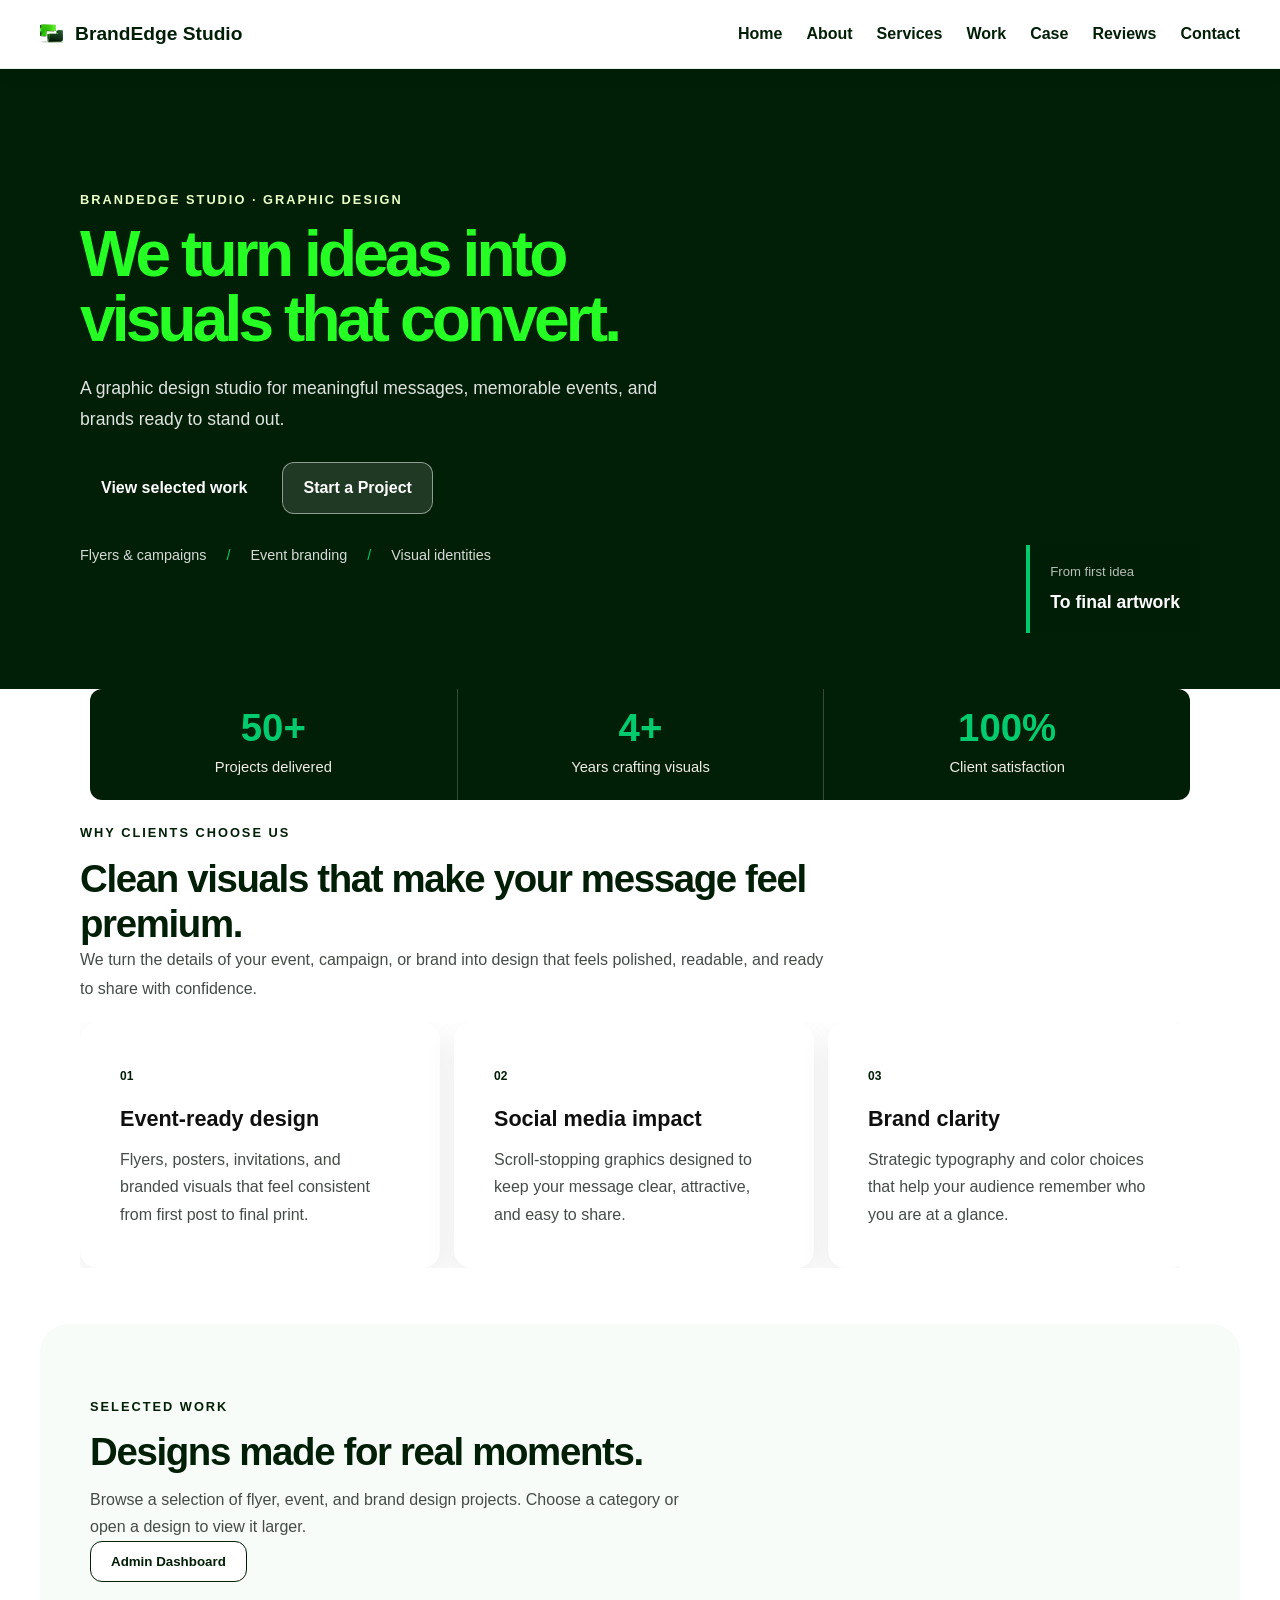
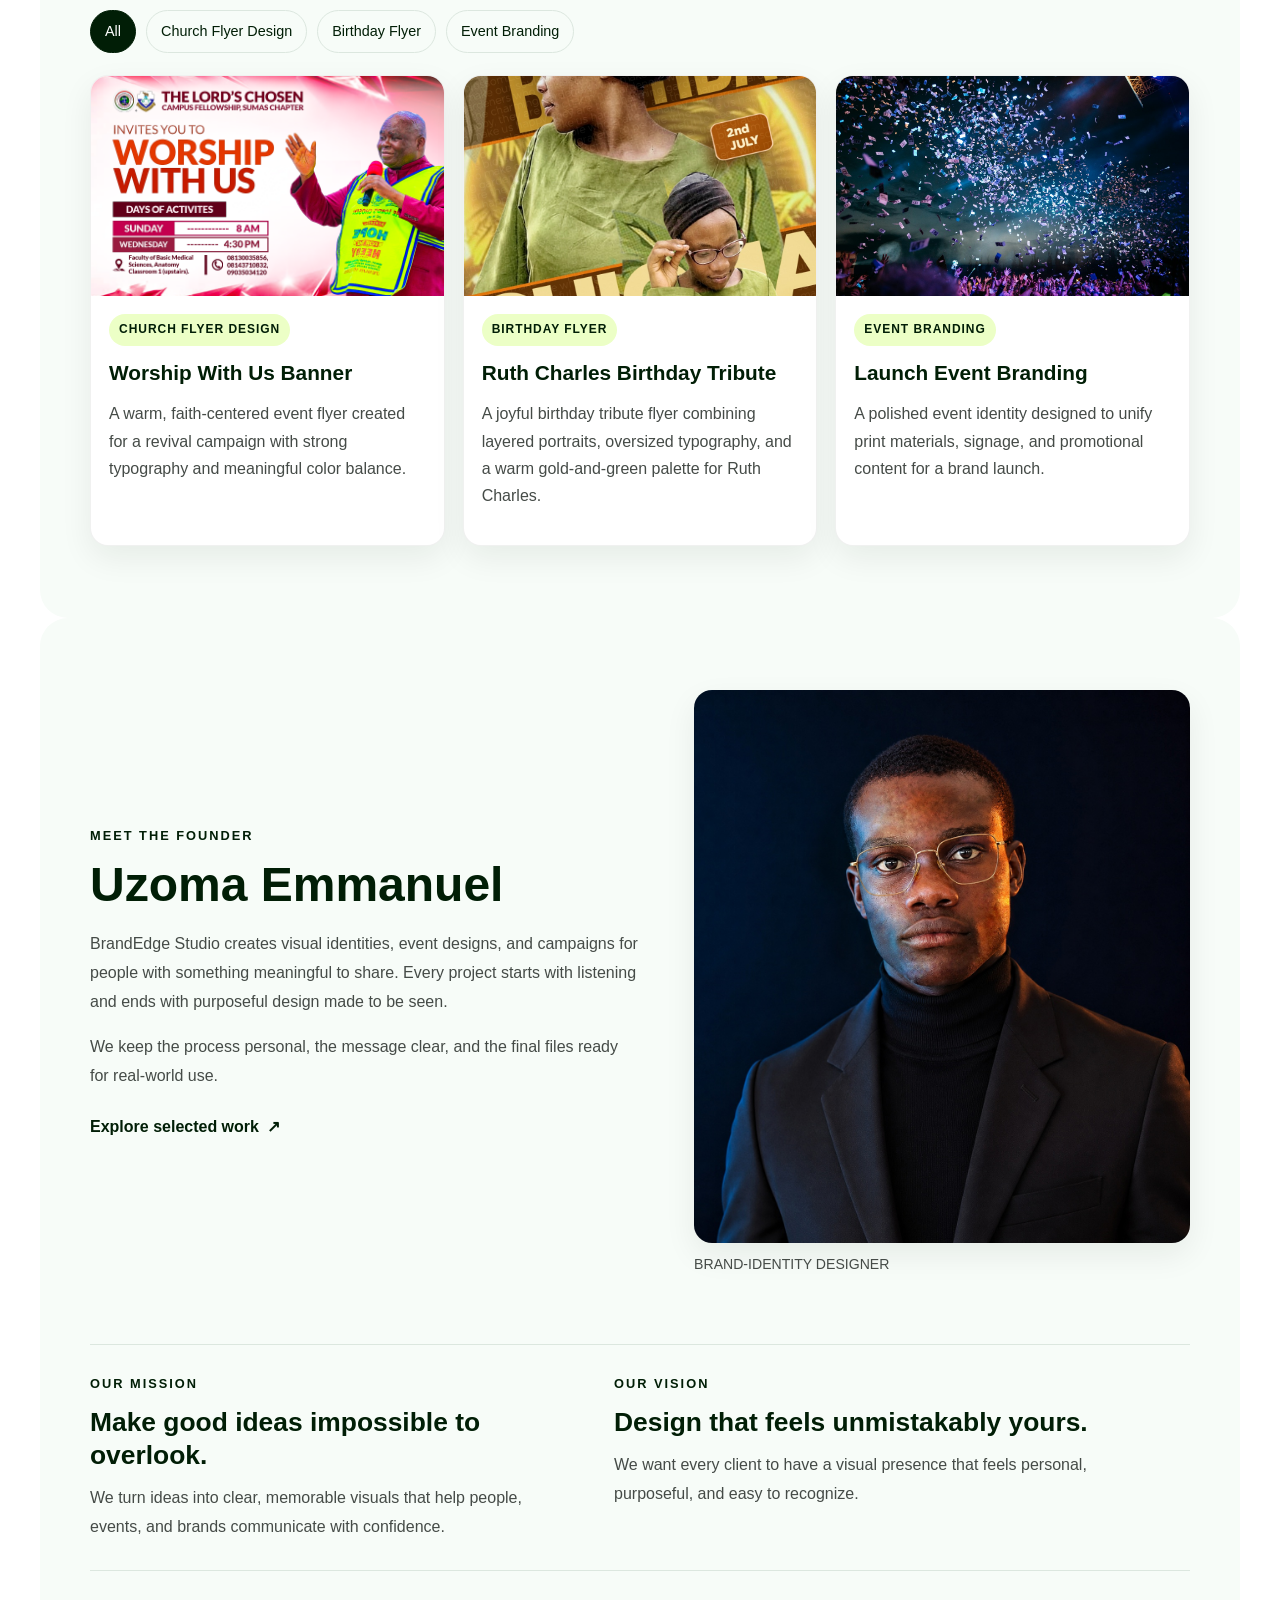
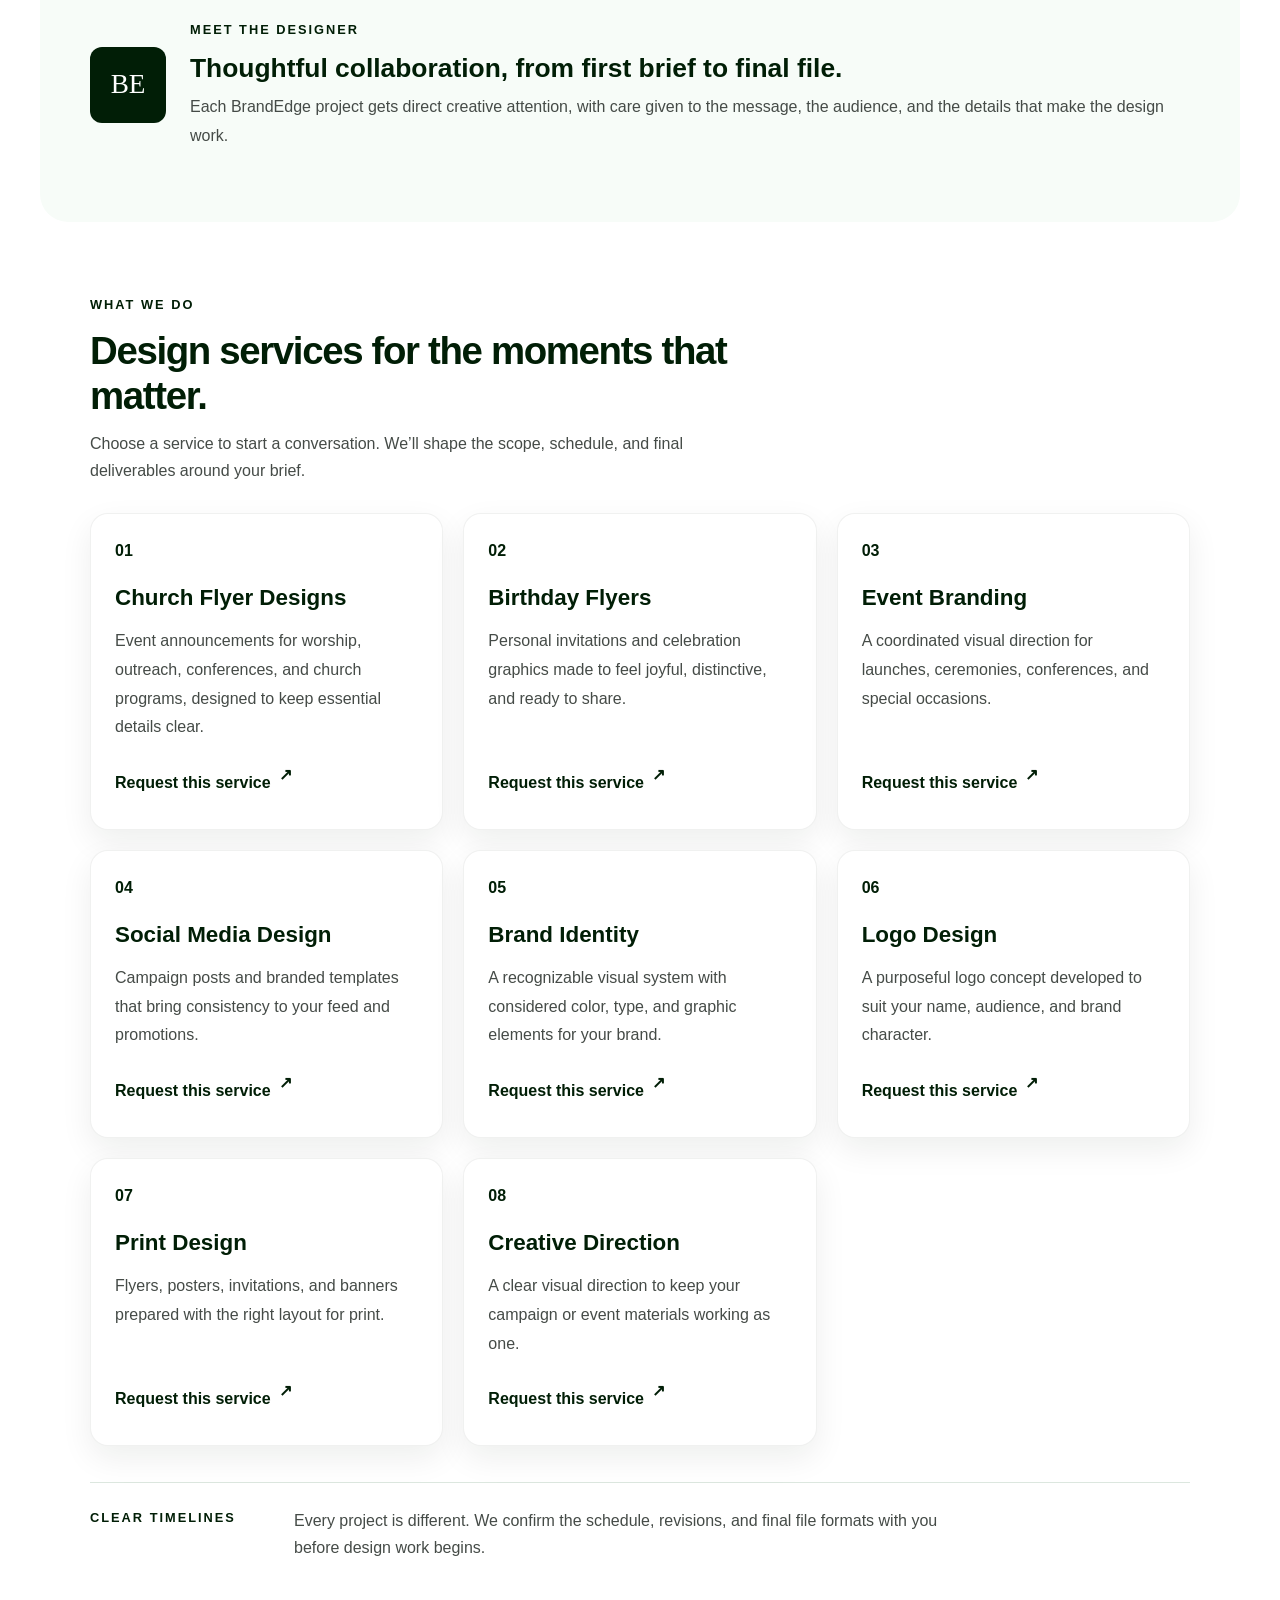
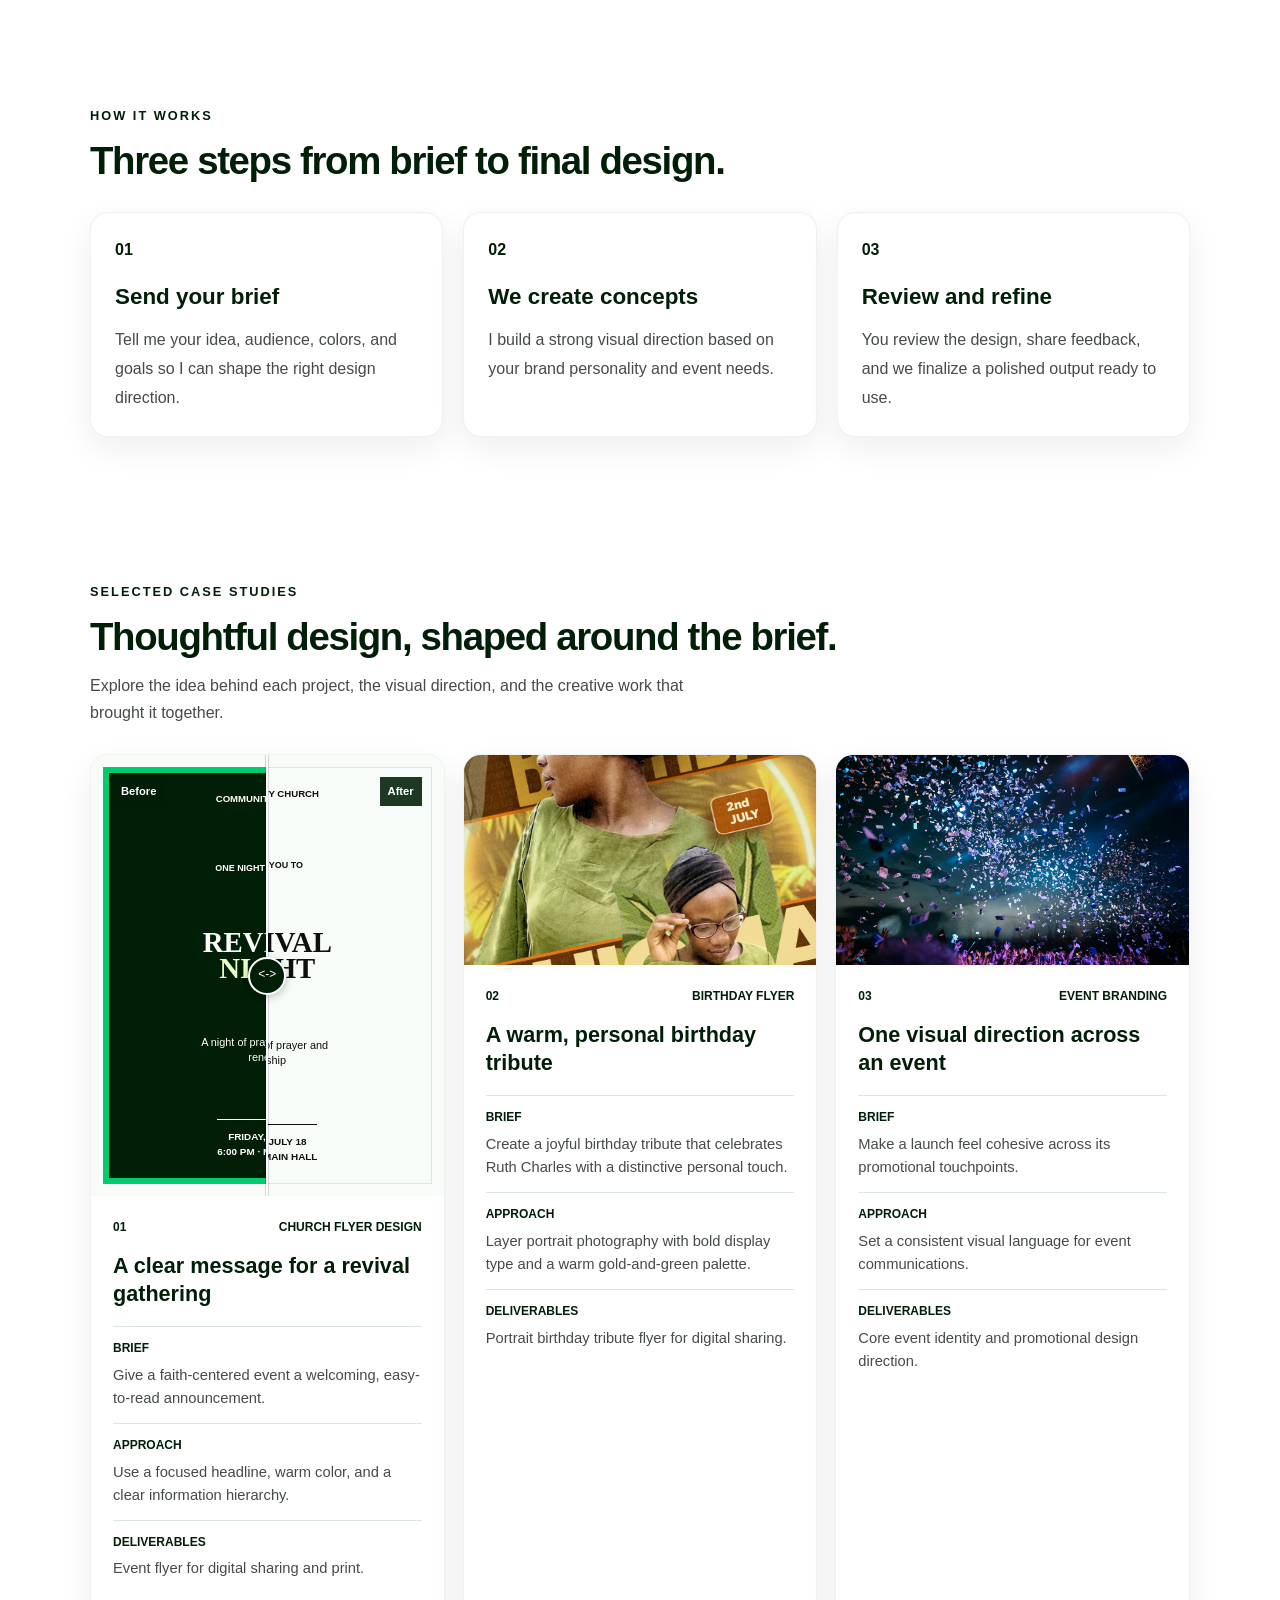
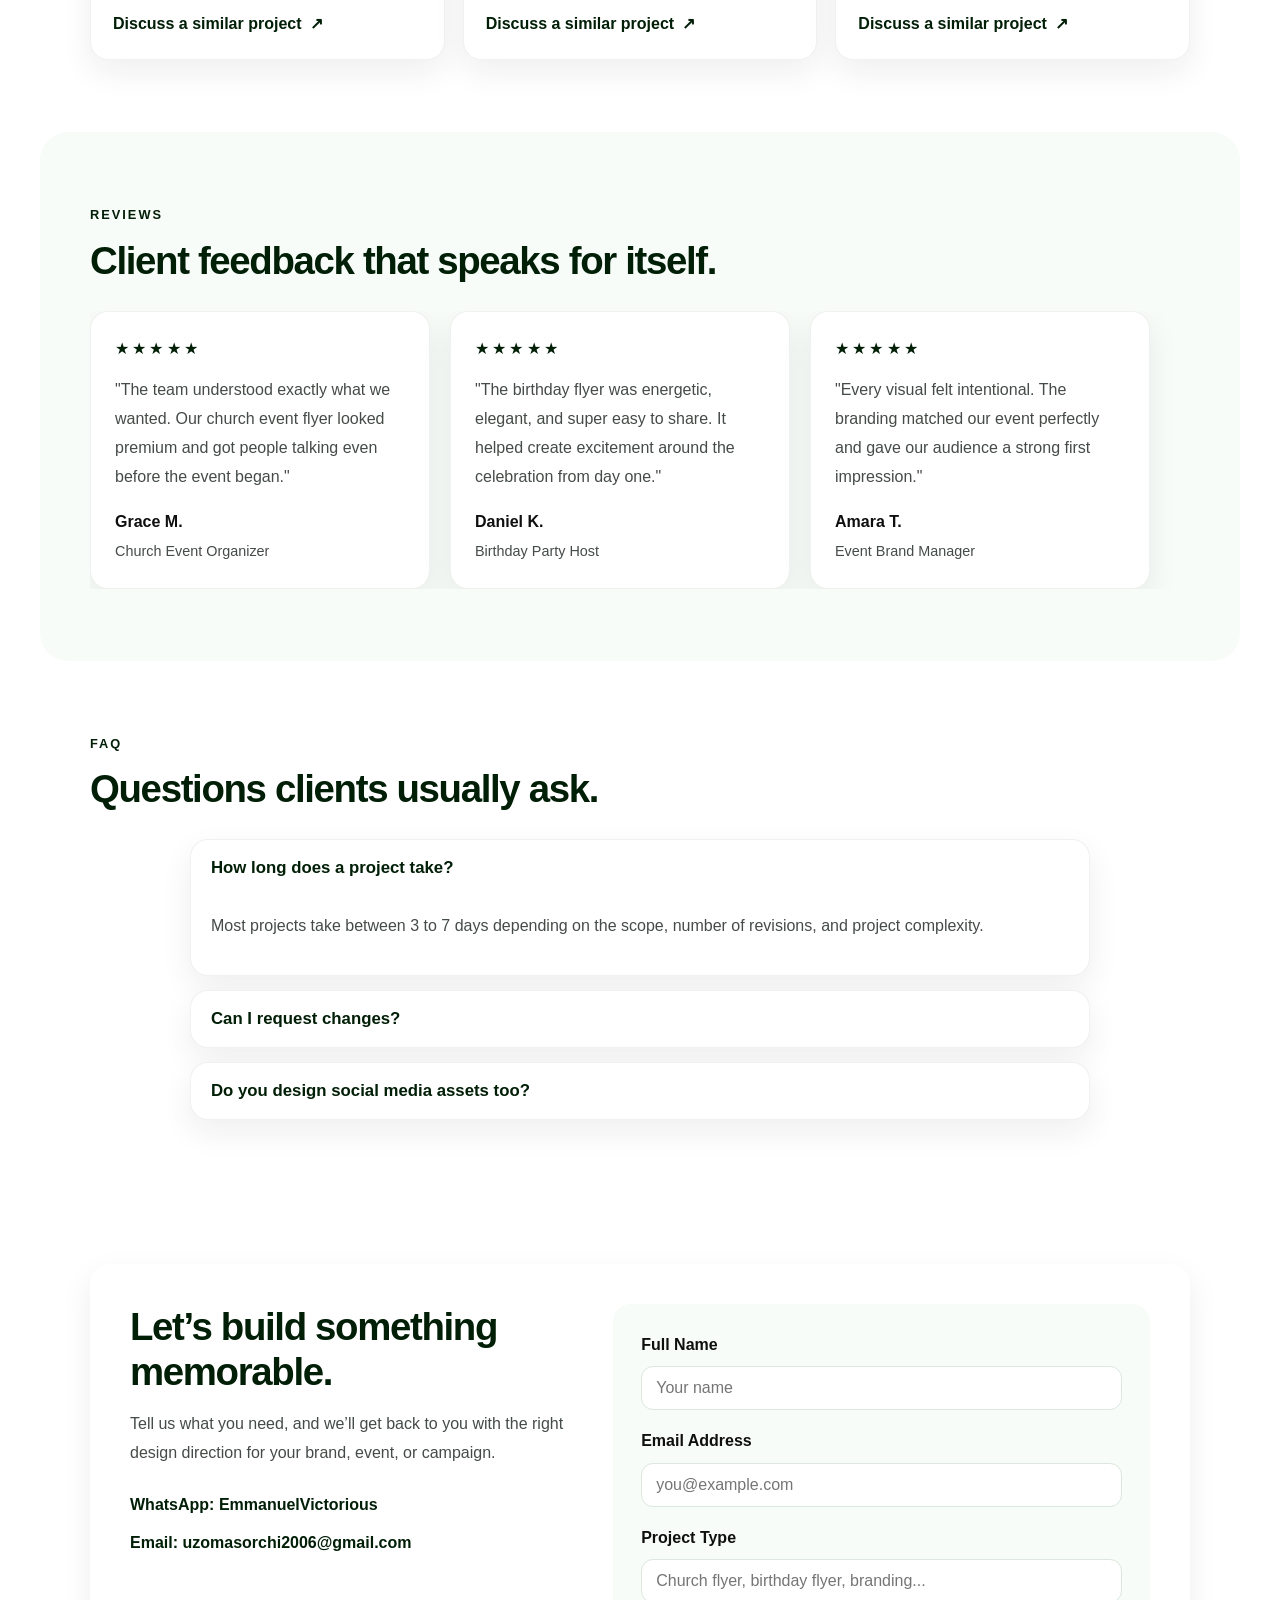
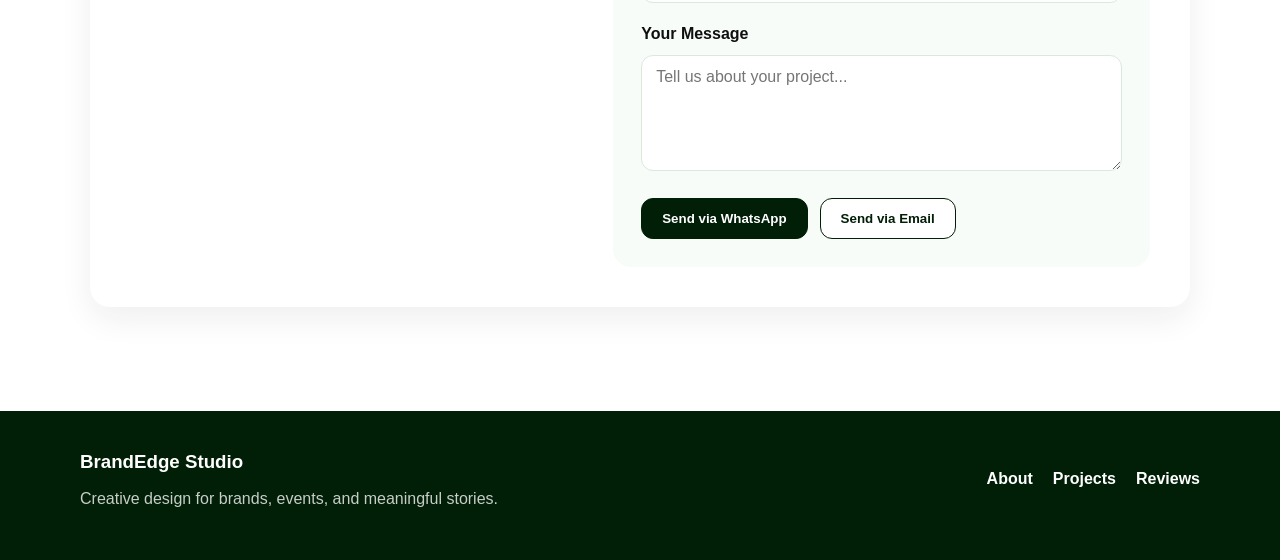
==== index.html @ 9d3b44f5 "Rename brandedge.html to index.html" ====
<!doctype html>
<html lang="en">
  <head>
    <meta charset="UTF-8" />
    <meta name="viewport" content="width=device-width, initial-scale=1.0" />
    <title>BrandEdge Studio</title>
    <link rel="stylesheet" href="brandedge.css" />
  </head>
  <body>
    <nav class="brandedge-nav">
      <div class="brandedge-logo">
        <img src="ASSETS/logo.png" alt="BrandEdge Studio logo" />
        <span>BrandEdge Studio</span>
      </div>

      <button class="menu-toggle" aria-label="Toggle navigation">☰</button>

      <ul class="nav-links">
        <li><a href="#home">Home</a></li>
        <li><a href="#about">About</a></li>
        <li><a href="#services">Services</a></li>
        <li><a href="#projects">Work</a></li>
        <li><a href="#case-studies">Case</a></li>
        <li><a href="#reviews">Reviews</a></li>
        <li><a href="#contact">Contact</a></li>
      </ul>
    </nav>

    <div id="home" class="home-page">
      <header class="hero-section">
        <video
          class="hero-video"
          autoplay
          muted
          loop
          playsinline
          preload="metadata"
          aria-hidden="true"
          tabindex="-1"
        >
          <source
            src="ASSETS/Graphic_designer_working_in_studio_2724dbef.mp4"
            type="video/mp4"
          />
        </video>
        <div class="hero-copy">
          <p class="eyebrow">BrandEdge Studio · Graphic Design</p>
          <h1>We turn ideas into visuals that convert.</h1>
          <p class="hero-text">
            A graphic design studio for meaningful messages, memorable events,
            and brands ready to stand out.
          </p>

          <div class="hero-actions">
            <a href="#projects" class="primary-btn">View selected work</a>
            <a href="#contact" class="secondary-btn light">Start a Project</a>
          </div>

          <div class="hero-specialties" aria-label="Design specialties">
            <span>Flyers & campaigns</span>
            <span>Event branding</span>
            <span>Visual identities</span>
          </div>
          <div class="hero-note">
            <span>From first idea</span>
            <strong>To final artwork</strong>
          </div>
        </div>
      </header>

      <section class="home-showcase">
        <div class="showcase-stats" aria-label="BrandEdge Studio highlights">
          <div class="stat-box">
            <strong data-count="50" data-suffix="+">50+</strong>
            <span>Projects delivered</span>
          </div>
          <div class="stat-box">
            <strong data-count="4" data-suffix="+">4+</strong>
            <span>Years crafting visuals</span>
          </div>
          <div class="stat-box">
            <strong data-count="100" data-suffix="%">100%</strong>
            <span>Client satisfaction</span>
          </div>
        </div>

        <div class="showcase-copy">
          <p class="eyebrow">Why clients choose us</p>
          <h2>Clean visuals that make your message feel premium.</h2>
          <p>
            We turn the details of your event, campaign, or brand into design
            that feels polished, readable, and ready to share with confidence.
          </p>
        </div>

        <div
          class="showcase-features"
          role="region"
          aria-label="Why clients choose BrandEdge"
        >
          <div class="showcase-features-track">
            <div class="showcase-features-group">
              <article class="feature-card">
                <span>01</span>
                <h3>Event-ready design</h3>
                <p>
                  Flyers, posters, invitations, and branded visuals that feel
                  consistent from first post to final print.
                </p>
              </article>
              <article class="feature-card">
                <span>02</span>
                <h3>Social media impact</h3>
                <p>
                  Scroll-stopping graphics designed to keep your message clear,
                  attractive, and easy to share.
                </p>
              </article>
              <article class="feature-card">
                <span>03</span>
                <h3>Brand clarity</h3>
                <p>
                  Strategic typography and color choices that help your audience
                  remember who you are at a glance.
                </p>
              </article>
            </div>
            <div class="showcase-features-group" aria-hidden="true">
              <article class="feature-card">
                <span>01</span>
                <h3>Event-ready design</h3>
                <p>
                  Flyers, posters, invitations, and branded visuals that feel
                  consistent from first post to final print.
                </p>
              </article>
              <article class="feature-card">
                <span>02</span>
                <h3>Social media impact</h3>
                <p>
                  Scroll-stopping graphics designed to keep your message clear,
                  attractive, and easy to share.
                </p>
              </article>
              <article class="feature-card">
                <span>03</span>
                <h3>Brand clarity</h3>
                <p>
                  Strategic typography and color choices that help your audience
                  remember who you are at a glance.
                </p>
              </article>
            </div>
          </div>
        </div>
      </section>
    </div>

    <section id="projects" class="projects-section">
      <div class="section-header">
        <p class="eyebrow">Selected work</p>
        <h2>Designs made for real moments.</h2>
        <p class="work-intro">
          Browse a selection of flyer, event, and brand design projects. Choose
          a category or open a design to view it larger.
        </p>
        <button id="admin-toggle" class="secondary-btn" type="button">
          Admin Dashboard
        </button>
      </div>

      <div
        id="project-filters"
        class="project-filters"
        aria-label="Filter work by category"
      ></div>

      <div id="admin-login-panel" class="admin-login-panel hidden">
        <h3>Admin Login</h3>
        <div class="admin-login-row">
          <input
            type="password"
            id="admin-password"
            placeholder="Enter admin password"
          />
          <button id="admin-login-btn" class="primary-btn" type="button">
            Login
          </button>
        </div>
        <p id="admin-message" class="admin-message"></p>
      </div>

      <div id="admin-dashboard" class="admin-dashboard hidden">
        <div class="section-header admin-header">
          <h3>Portfolio Dashboard</h3>
          <div class="dashboard-actions">
            <button id="show-project-form" class="primary-btn" type="button">
              Add Project
            </button>
            <button id="admin-logout" class="secondary-btn" type="button">
              Log Out
            </button>
          </div>
        </div>

        <form id="project-form" class="project-form hidden">
          <input type="hidden" id="project-id" />

          <div class="form-row">
            <label for="project-title">Project Title</label>
            <input
              type="text"
              id="project-title"
              placeholder="e.g. Church Event Flyer"
              required
            />
          </div>

          <div class="form-row">
            <label for="project-category">Project Category</label>
            <input
              type="text"
              id="project-category"
              placeholder="e.g. Church Flyer Design"
              required
            />
          </div>

          <div class="form-row">
            <label for="project-description">Project Description</label>
            <textarea
              id="project-description"
              rows="5"
              placeholder="Describe your project..."
              required
            ></textarea>
          </div>

          <div class="form-row">
            <label for="project-image">Upload Project Image</label>
            <input type="file" id="project-image" accept="image/*" />
            <img
              id="image-preview"
              class="image-preview hidden"
              alt="Project preview"
            />
          </div>

          <div class="form-actions">
            <button type="submit" class="primary-btn">Save Project</button>
            <button type="button" id="cancel-edit" class="secondary-btn">
              Cancel
            </button>
          </div>
        </form>

        <section
          class="review-admin-section"
          aria-labelledby="review-admin-title"
        >
          <div class="review-admin-header">
            <h4 id="review-admin-title">Manage Client Reviews</h4>
            <button id="show-review-form" class="primary-btn" type="button">
              Add Review
            </button>
          </div>

          <form id="review-form" class="project-form hidden">
            <input type="hidden" id="review-id" />

            <div class="form-row">
              <label for="review-name">Client Name</label>
              <input
                type="text"
                id="review-name"
                maxlength="80"
                placeholder="Client name"
                required
              />
            </div>

            <div class="form-row">
              <label for="review-role">Client Role</label>
              <input
                type="text"
                id="review-role"
                maxlength="100"
                placeholder="e.g. Event Organizer"
                required
              />
            </div>

            <div class="form-row">
              <label for="review-rating">Rating</label>
              <select id="review-rating" required>
                <option value="5">5 stars</option>
                <option value="4">4 stars</option>
                <option value="3">3 stars</option>
                <option value="2">2 stars</option>
                <option value="1">1 star</option>
              </select>
            </div>

            <div class="form-row">
              <label for="review-quote">Client Review</label>
              <textarea
                id="review-quote"
                rows="4"
                maxlength="600"
                placeholder="Write the client's feedback..."
                required
              ></textarea>
            </div>

            <div class="form-actions">
              <button type="submit" class="primary-btn">Save Review</button>
              <button
                id="cancel-review-edit"
                type="button"
                class="secondary-btn"
              >
                Cancel
              </button>
            </div>
          </form>

          <p
            id="review-admin-message"
            class="admin-message"
            role="status"
            aria-live="polite"
          ></p>
          <div id="review-admin-list" class="review-admin-list"></div>
        </section>
      </div>

      <div id="project-list" class="project-list"></div>

      <dialog
        id="project-preview"
        class="project-preview"
        aria-labelledby="preview-title"
      >
        <button
          type="button"
          class="preview-close"
          aria-label="Close project preview"
        >
          &times;
        </button>
        <img id="preview-image" src="" alt="" />
        <div class="preview-caption">
          <h3 id="preview-title"></h3>
          <p id="preview-description"></p>
        </div>
      </dialog>
    </section>

    <section id="about" class="about-section">
      <div class="about-overview">
        <div class="about-copy">
          <p class="eyebrow">MEET THE FOUNDER</p>
          <h2>Uzoma Emmanuel</h2>
          <p>
            BrandEdge Studio creates visual identities, event designs, and
            campaigns for people with something meaningful to share. Every
            project starts with listening and ends with purposeful design made
            to be seen.
          </p>
          <p>
            We keep the process personal, the message clear, and the final files
            ready for real-world use.
          </p>
          <a class="about-work-link" href="#projects"
            >Explore selected work <span aria-hidden="true">↗</span></a
          >
        </div>

        <figure class="about-image">
          <img
            src="ASSETS/MY-PHOTO.jpeg"
            alt="A bright creative workspace with a desk and design materials"
          />
          <figcaption>BRAND-IDENTITY DESIGNER</figcaption>
        </figure>
      </div>

      <div
        class="about-principles"
        role="region"
        aria-label="Our mission and vision"
      >
        <div class="mission-vision-track">
          <div class="mission-vision-group">
            <article class="about-principle">
              <p class="eyebrow">Our mission</p>
              <h3>Make good ideas impossible to overlook.</h3>
              <p>
                We turn ideas into clear, memorable visuals that help people,
                events, and brands communicate with confidence.
              </p>
            </article>
            <article class="about-principle">
              <p class="eyebrow">Our vision</p>
              <h3>Design that feels unmistakably yours.</h3>
              <p>
                We want every client to have a visual presence that feels
                personal, purposeful, and easy to recognize.
              </p>
            </article>
          </div>
          <div class="mission-vision-group" aria-hidden="true">
            <article class="about-principle">
              <p class="eyebrow">Our mission</p>
              <h3>Make good ideas impossible to overlook.</h3>
              <p>
                We turn ideas into clear, memorable visuals that help people,
                events, and brands communicate with confidence.
              </p>
            </article>
            <article class="about-principle">
              <p class="eyebrow">Our vision</p>
              <h3>Design that feels unmistakably yours.</h3>
              <p>
                We want every client to have a visual presence that feels
                personal, purposeful, and easy to recognize.
              </p>
            </article>
          </div>
        </div>
      </div>

      <div class="about-designer">
        <span class="about-monogram" aria-hidden="true">BE</span>
        <div>
          <p class="eyebrow">Meet the designer</p>
          <h3>Thoughtful collaboration, from first brief to final file.</h3>
          <p>
            Each BrandEdge project gets direct creative attention, with care
            given to the message, the audience, and the details that make the
            design work.
          </p>
        </div>
      </div>
    </section>

    <section id="services" class="services-section">
      <div class="section-header">
        <p class="eyebrow">What we do</p>
        <h2>Design services for the moments that matter.</h2>
        <p class="services-intro">
          Choose a service to start a conversation. We’ll shape the scope,
          schedule, and final deliverables around your brief.
        </p>
      </div>

      <div class="services-grid">
        <article class="service-card">
          <span>01</span>
          <h3>Church Flyer Designs</h3>
          <p>
            Event announcements for worship, outreach, conferences, and church
            programs, designed to keep essential details clear.
          </p>
          <a class="service-link" href="#contact" data-service="Church Flyer"
            >Request this service <span aria-hidden="true">↗</span></a
          >
        </article>
        <article class="service-card">
          <span>02</span>
          <h3>Birthday Flyers</h3>
          <p>
            Personal invitations and celebration graphics made to feel joyful,
            distinctive, and ready to share.
          </p>
          <a class="service-link" href="#contact" data-service="Birthday Flyer"
            >Request this service <span aria-hidden="true">↗</span></a
          >
        </article>
        <article class="service-card">
          <span>03</span>
          <h3>Event Branding</h3>
          <p>
            A coordinated visual direction for launches, ceremonies,
            conferences, and special occasions.
          </p>
          <a class="service-link" href="#contact" data-service="Event Branding"
            >Request this service <span aria-hidden="true">↗</span></a
          >
        </article>
        <article class="service-card">
          <span>04</span>
          <h3>Social Media Design</h3>
          <p>
            Campaign posts and branded templates that bring consistency to your
            feed and promotions.
          </p>
          <a
            class="service-link"
            href="#contact"
            data-service="Social Media Design"
            >Request this service <span aria-hidden="true">↗</span></a
          >
        </article>
        <article class="service-card">
          <span>05</span>
          <h3>Brand Identity</h3>
          <p>
            A recognizable visual system with considered color, type, and
            graphic elements for your brand.
          </p>
          <a class="service-link" href="#contact" data-service="Brand Identity"
            >Request this service <span aria-hidden="true">↗</span></a
          >
        </article>
        <article class="service-card">
          <span>06</span>
          <h3>Logo Design</h3>
          <p>
            A purposeful logo concept developed to suit your name, audience, and
            brand character.
          </p>
          <a class="service-link" href="#contact" data-service="Logo Design"
            >Request this service <span aria-hidden="true">↗</span></a
          >
        </article>
        <article class="service-card">
          <span>07</span>
          <h3>Print Design</h3>
          <p>
            Flyers, posters, invitations, and banners prepared with the right
            layout for print.
          </p>
          <a class="service-link" href="#contact" data-service="Print Design"
            >Request this service <span aria-hidden="true">↗</span></a
          >
        </article>
        <article class="service-card">
          <span>08</span>
          <h3>Creative Direction</h3>
          <p>
            A clear visual direction to keep your campaign or event materials
            working as one.
          </p>
          <a
            class="service-link"
            href="#contact"
            data-service="Creative Direction"
            >Request this service <span aria-hidden="true">↗</span></a
          >
        </article>
      </div>

      <div class="service-timing">
        <p class="eyebrow">Clear timelines</p>
        <p>
          Every project is different. We confirm the schedule, revisions, and
          final file formats with you before design work begins.
        </p>
      </div>
    </section>

    <section class="steps-section">
      <div class="section-header">
        <p class="eyebrow">How it works</p>
        <h2>Three steps from brief to final design.</h2>
      </div>

      <div class="steps-grid">
        <div class="step-card">
          <span class="step-number">01</span>
          <h3>Send your brief</h3>
          <p>
            Tell me your idea, audience, colors, and goals so I can shape the
            right design direction.
          </p>
        </div>
        <div class="step-card">
          <span class="step-number">02</span>
          <h3>We create concepts</h3>
          <p>
            I build a strong visual direction based on your brand personality
            and event needs.
          </p>
        </div>
        <div class="step-card">
          <span class="step-number">03</span>
          <h3>Review and refine</h3>
          <p>
            You review the design, share feedback, and we finalize a polished
            output ready to use.
          </p>
        </div>
      </div>
    </section>

    <section id="case-studies" class="case-studies-section">
      <div class="section-header case-studies-header">
        <p class="eyebrow">Selected case studies</p>
        <h2>Thoughtful design, shaped around the brief.</h2>
        <p>
          Explore the idea behind each project, the visual direction, and the
          creative work that brought it together.
        </p>
      </div>

      <div class="case-studies-grid">
        <article class="case-study-card">
          <div
            class="flyer-comparison"
            data-comparison
            style="--comparison-position: 50%"
          >
            <div
              class="flyer-artwork flyer-before"
              role="img"
              aria-label="Before: a simple revival night flyer"
            >
              <span class="flyer-masthead">COMMUNITY CHURCH</span>
              <span class="flyer-kicker">INVITES YOU TO</span>
              <strong class="flyer-title">REVIVAL<br />NIGHT</strong>
              <span class="flyer-description"
                >An evening of prayer and worship</span
              >
              <span class="flyer-event-details"
                >FRIDAY, JULY 18<br />6:00 PM · MAIN HALL</span
              >
            </div>
            <div class="flyer-comparison-after" aria-hidden="true">
              <div class="flyer-artwork flyer-after">
                <span class="flyer-masthead">COMMUNITY CHURCH</span>
                <span class="flyer-kicker">ONE NIGHT TO GATHER</span>
                <strong class="flyer-title"
                  >REVIVAL<br /><span>NIGHT</span></strong
                >
                <span class="flyer-description"
                  >A night of prayer, worship &amp; renewal</span
                >
                <span class="flyer-event-details"
                  >FRIDAY, JULY 18<br />6:00 PM · MAIN HALL</span
                >
              </div>
            </div>
            <span
              class="comparison-label comparison-before-label"
              aria-hidden="true"
              >Before</span
            >
            <span
              class="comparison-label comparison-after-label"
              aria-hidden="true"
              >After</span
            >
            <input
              class="comparison-range"
              type="range"
              min="0"
              max="100"
              value="50"
              aria-label="Drag to compare the original and redesigned revival flyer"
            />
            <span class="comparison-divider" aria-hidden="true"></span>
          </div>
          <div class="case-study-content">
            <div class="case-study-meta">
              <span>01</span><span>Church Flyer Design</span>
            </div>
            <h3>A clear message for a revival gathering</h3>
            <dl class="case-study-details">
              <div>
                <dt>Brief</dt>
                <dd>
                  Give a faith-centered event a welcoming, easy-to-read
                  announcement.
                </dd>
              </div>
              <div>
                <dt>Approach</dt>
                <dd>
                  Use a focused headline, warm color, and a clear information
                  hierarchy.
                </dd>
              </div>
              <div>
                <dt>Deliverables</dt>
                <dd>Event flyer for digital sharing and print.</dd>
              </div>
            </dl>
            <a href="#contact" class="case-study-link"
              >Discuss a similar project <span aria-hidden="true">↗</span></a
            >
          </div>
        </article>

        <article class="case-study-card">
          <img
            src="ASSETS/20260702_005127-01.jpeg"
            alt="Birthday tribute flyer for Ruth Charles, featuring layered portraits and bold gold lettering"
          />
          <div class="case-study-content">
            <div class="case-study-meta">
              <span>02</span><span>Birthday Flyer</span>
            </div>
            <h3>A warm, personal birthday tribute</h3>
            <dl class="case-study-details">
              <div>
                <dt>Brief</dt>
                <dd>
                  Create a joyful birthday tribute that celebrates Ruth Charles
                  with a distinctive personal touch.
                </dd>
              </div>
              <div>
                <dt>Approach</dt>
                <dd>
                  Layer portrait photography with bold display type and a warm
                  gold-and-green palette.
                </dd>
              </div>
              <div>
                <dt>Deliverables</dt>
                <dd>Portrait birthday tribute flyer for digital sharing.</dd>
              </div>
            </dl>
            <a href="#contact" class="case-study-link"
              >Discuss a similar project <span aria-hidden="true">↗</span></a
            >
          </div>
        </article>

        <article class="case-study-card">
          <img
            src="ASSETS/launch-event-branding.jpg"
            alt="Live event crowd representing an event branding project"
          />
          <div class="case-study-content">
            <div class="case-study-meta">
              <span>03</span><span>Event Branding</span>
            </div>
            <h3>One visual direction across an event</h3>
            <dl class="case-study-details">
              <div>
                <dt>Brief</dt>
                <dd>
                  Make a launch feel cohesive across its promotional
                  touchpoints.
                </dd>
              </div>
              <div>
                <dt>Approach</dt>
                <dd>
                  Set a consistent visual language for event communications.
                </dd>
              </div>
              <div>
                <dt>Deliverables</dt>
                <dd>Core event identity and promotional design direction.</dd>
              </div>
            </dl>
            <a href="#contact" class="case-study-link"
              >Discuss a similar project <span aria-hidden="true">↗</span></a
            >
          </div>
        </article>
      </div>
    </section>

    <section id="reviews" class="reviews-section">
      <div class="section-header reviews-header">
        <p class="eyebrow">Reviews</p>
        <h2>Client feedback that speaks for itself.</h2>
      </div>

      <div
        id="reviews-grid"
        class="reviews-grid"
        role="region"
        aria-label="Client reviews"
      >
        <div id="reviews-track" class="reviews-track"></div>
        <p id="reviews-empty" class="empty-state hidden">
          No client reviews to display yet.
        </p>
      </div>
    </section>

    <section class="faq-section">
      <div class="section-header faq-header">
        <p class="eyebrow">FAQ</p>
        <h2>Questions clients usually ask.</h2>
      </div>

      <div class="faq-list">
        <div class="faq-item active">
          <button class="faq-question" type="button">
            How long does a project take?
          </button>
          <div class="faq-answer">
            <p>
              Most projects take between 3 to 7 days depending on the scope,
              number of revisions, and project complexity.
            </p>
          </div>
        </div>
        <div class="faq-item">
          <button class="faq-question" type="button">
            Can I request changes?
          </button>
          <div class="faq-answer">
            <p>
              Yes. You can request revisions after the first concept is
              presented, and we’ll refine the design until it fits your vision.
            </p>
          </div>
        </div>
        <div class="faq-item">
          <button class="faq-question" type="button">
            Do you design social media assets too?
          </button>
          <div class="faq-answer">
            <p>
              Absolutely. We create social media designs, promotional posts,
              event promos, branded graphics, and content visuals.
            </p>
          </div>
        </div>
      </div>
    </section>

    <section id="contact" class="contact-section">
      <div class="contact-wrapper">
        <div class="contact-copy">
          <h2>Let’s build something memorable.</h2>
          <p>
            Tell us what you need, and we’ll get back to you with the right
            design direction for your brand, event, or campaign.
          </p>

          <div class="contact-links">
            <a
              href="https://wa.me/EmmanuelVictorious"
              target="_blank"
              rel="noreferrer"
              >WhatsApp: EmmanuelVictorious</a
            >
            <a href="mailto:uzomasorchi2006@gmail.com"
              >Email: uzomasorchi2006@gmail.com</a
            >
          </div>
        </div>

        <form id="contact-form" class="contact-form">
          <div class="form-row contact-field">
            <label for="contact-name">Full Name</label>
            <input
              type="text"
              id="contact-name"
              placeholder="Your name"
              required
            />
          </div>

          <div class="form-row contact-field">
            <label for="contact-email">Email Address</label>
            <input
              type="email"
              id="contact-email"
              placeholder="you@example.com"
              required
            />
          </div>

          <div class="form-row contact-field">
            <label for="contact-subject">Project Type</label>
            <input
              type="text"
              id="contact-subject"
              placeholder="Church flyer, birthday flyer, branding..."
              required
            />
          </div>

          <div class="form-row contact-field">
            <label for="contact-message">Your Message</label>
            <textarea
              id="contact-message"
              rows="5"
              placeholder="Tell us about your project..."
              required
            ></textarea>
          </div>

          <div class="contact-actions">
            <button type="submit" class="primary-btn">Send via WhatsApp</button>
            <button type="button" id="send-email-btn" class="secondary-btn">
              Send via Email
            </button>
          </div>
        </form>
      </div>
    </section>

    <footer class="site-footer">
      <div>
        <h3>BrandEdge Studio</h3>
        <p>Creative design for brands, events, and meaningful stories.</p>
      </div>

      <div class="footer-links">
        <a href="#about">About</a>
        <a href="#projects">Projects</a>
        <a href="#reviews">Reviews</a>
      </div>
    </footer>
  </body>
  <script src="brandedge.js"></script>
</html>
---- brandedge.css ----
* {
  box-sizing: border-box;
}

:root {
  --page-background: #ffffff;
  --surface: #ffffff;
  --surface-tint: #f7fcf8;
  --text-primary: #0f0f0f;
  --text-secondary: #454b47;
  --forest-green: #011e06;
  --emerald-green: #00cb6e;
  --vibrant-green: #25ff24;
  --pale-lime: #ecffc6;
  --accent: var(--emerald-green);
  --border-color: #dce7df;
  --content-width: 1100px;
  --card-radius: 18px;
  --card-shadow: 0 12px 32px rgba(1, 30, 6, 0.07);
}

html {
  scroll-behavior: smooth;
}

body {
  margin: 0;
  font-family: Arial, sans-serif;
  background: var(--page-background);
  color: var(--text-primary);
  line-height: 1.65;
}

::selection {
  background: var(--pale-lime);
  color: var(--forest-green);
}

a {
  text-decoration: none;
}

img {
  max-width: 100%;
  display: block;
}

.brandedge-nav {
  display: flex;
  align-items: center;
  justify-content: space-between;
  padding: 18px 40px;
  background: rgba(255, 255, 255, 0.96);
  border-bottom: 1px solid rgba(1, 30, 6, 0.08);
  box-shadow: 0 4px 18px rgba(1, 30, 6, 0.05);
  position: sticky;
  top: 0;
  z-index: 10;
  backdrop-filter: blur(10px);
}

.brandedge-logo img {
  width: auto;
  height: clamp(1rem, 1.5vw, 1.3rem);
  object-fit: contain;
}

.brandedge-logo {
  display: flex;
  align-items: center;
  gap: 12px;
}

.brandedge-logo span {
  color: var(--forest-green);
  font-size: clamp(1rem, 1.5vw, 1.3rem);
  font-weight: 700;
  white-space: nowrap;
}

.nav-links {
  display: flex;
  align-items: center;
  gap: 24px;
  list-style: none;
  margin: 0;
  padding: 0;
}

.nav-links a {
  display: inline-block;
  position: relative;
  color: var(--forest-green);
  font-weight: 600;
  transition: color 0.2s ease;
}

.nav-links a:hover {
  color: var(--forest-green);
}

.nav-links a::after {
  position: absolute;
  right: 0;
  bottom: -6px;
  left: 0;
  height: 2px;
  background: var(--emerald-green);
  content: "";
  transform: scaleX(0);
  transform-origin: left;
  transition: transform 0.2s ease;
}

.nav-links a:hover::after,
.nav-links a:focus-visible::after {
  transform: scaleX(1);
}

.menu-toggle {
  display: none;
  border: none;
  background: transparent;
  font-size: 30px;
  cursor: pointer;
  color: var(--forest-green);
}

.hero-section {
  position: relative;
  isolation: isolate;
  display: flex;
  align-items: center;
  min-height: 620px;
  padding: 100px max(24px, calc((100% - 1120px) / 2));
  overflow: hidden;
}

.hero-section::before {
  position: absolute;
  z-index: -1;
  inset: 0;
  background: linear-gradient(
    90deg,
    rgba(1, 30, 6, 0.88) 0%,
    rgba(1, 30, 6, 0.62) 52%,
    rgba(1, 30, 6, 0.22) 100%
  );
  content: "";
}

.hero-video {
  background-color: var(--forest-green);
  position: absolute;
  z-index: -2;
  inset: 0;
  width: 100%;
  height: 100%;
  object-fit: cover;
}

.hero-copy {
  max-width: 680px;
  color: #25ff24;
}

.hero-copy .eyebrow {
  color: var(--pale-lime);
}

.eyebrow {
  text-transform: uppercase;
  letter-spacing: 2px;
  color: var(--forest-green);
  font-weight: 700;
  margin: 0 0 12px;
  font-size: 0.8rem;
}

.hero-copy h1 {
  font-size: clamp(2.7rem, 5vw, 5rem);
  line-height: 1.02;
  margin: 0;
  letter-spacing: -0.06em;
  max-width: 680px;
}

.hero-text {
  max-width: 580px;
  font-size: 1.1rem;
  color: rgba(255, 255, 255, 0.88);
  line-height: 1.8;
  margin: 20px 0 0;
}

.hero-actions {
  display: flex;
  gap: 14px;
  margin-top: 26px;
  flex-wrap: wrap;
}

.primary-btn,
.secondary-btn,
.project-actions button,
.faq-question {
  border: none;
  border-radius: 12px;
  padding: 12px 20px;
  cursor: pointer;
  font-weight: 700;
  transition: 0.2s ease;
}

.primary-btn {
  background: var(--forest-green);
  color: #fff;
  border: 1px solid var(--forest-green);
}

.secondary-btn {
  background: #fff;
  color: var(--forest-green);
  border: 1px solid var(--forest-green);
}

.secondary-btn.light {
  background: rgba(255, 255, 255, 0.12);
  color: #fff;
  border: 1px solid rgba(255, 255, 255, 0.5);
}

.hero-stats {
  display: flex;
  gap: 30px;
  margin-top: 30px;
  flex-wrap: wrap;
}

.hero-stats div {
  display: flex;
  flex-direction: column;
  gap: 4px;
}

.hero-stats strong {
  font-size: 1.7rem;
}

.hero-stats span {
  color: var(--text-secondary);
}

.hero-note {
  position: absolute;
  right: max(24px, calc((100% - 1120px) / 2));
  bottom: 56px;
  display: flex;
  flex-direction: column;
  gap: 5px;
  padding: 16px 20px;
  border-left: 4px solid var(--emerald-green);
  background: rgba(1, 30, 6, 0.78);
  color: #fff;
  backdrop-filter: blur(8px);
}

.hero-note span {
  color: rgba(255, 255, 255, 0.72);
  font-size: 0.82rem;
}

.hero-note strong {
  font-size: 1.1rem;
}

.hero-specialties {
  display: flex;
  flex-wrap: wrap;
  gap: 10px 20px;
  margin-top: 30px;
  color: rgba(255, 255, 255, 0.84);
  font-size: 0.9rem;
}

.hero-specialties span + span::before {
  content: "/";
  margin-right: 20px;
  color: var(--emerald-green);
}

.home-showcase {
  max-width: 1200px;
  margin: 0 auto;
  padding: 0 40px 28px;
}

.home-page {
  scroll-margin-top: 82px;
}

.showcase-copy {
  max-width: 760px;
  margin-bottom: 18px;
}

.showcase-copy h2 {
  margin: 0 0 12px;
  font-size: clamp(2rem, 3vw, 3rem);
  line-height: 1.12;
}

.showcase-copy p:last-child {
  margin: 0;
  color: var(--text-secondary);
  line-height: 1.8;
}

.showcase-stats {
  max-width: 1100px;
  display: grid;
  grid-template-columns: repeat(3, minmax(0, 1fr));
  gap: 0;
  margin: 0 auto 22px;
  overflow: hidden;
  border-radius: 12px;
  background: var(--forest-green);
}

.stat-box {
  min-width: 0;
  padding: 20px 24px;
  color: #fff;
  text-align: center;
}

.stat-box + .stat-box {
  border-left: 1px solid rgba(255, 255, 255, 0.2);
}

.stat-box strong {
  display: block;
  color: var(--emerald-green);
  font-size: clamp(1.7rem, 3vw, 2.4rem);
  line-height: 1;
  margin-bottom: 7px;
}

.stat-box span {
  color: #f0ece7;
  font-size: 0.92rem;
}

.showcase-features {
  max-width: var(--content-width);
  margin-bottom: 28px;
  overflow: hidden;
}

.showcase-features-track {
  display: flex;
  width: max-content;
  animation: mission-vision-scroll 28s linear infinite;
}

.showcase-features:hover .showcase-features-track,
.showcase-features:focus-within .showcase-features-track {
  animation-play-state: paused;
}

.showcase-features-group {
  display: flex;
  flex: none;
  gap: 14px;
  padding-right: 14px;
}

.feature-card {
  flex: 0 0 clamp(260px, 30vw, 360px);
  background: var(--surface);
  border-radius: var(--card-radius);
  padding: 40px;
  box-shadow: var(--card-shadow);
}

.feature-card span {
  display: inline-block;
  font-size: 0.75rem;
  font-weight: 700;
  color: var(--forest-green);
  margin-bottom: 14px;
}

.feature-card h3 {
  margin: 0 0 10px;
  font-size: 1.35rem;
}

.feature-card p {
  margin: 0;
  color: var(--text-secondary);
  line-height: 1.7;
}

.about-section,
.services-section,
.steps-section,
.projects-section,
.case-studies-section,
.reviews-section,
.faq-section,
.cta-section {
  max-width: 1200px;
  margin: 0 auto;
  padding: clamp(48px, 6vw, 72px) 40px;
}

.about-section {
  scroll-margin-top: 82px;
}

.about-overview {
  max-width: 1100px;
  margin: 0 auto;
  display: grid;
  grid-template-columns: 1.05fr 0.95fr;
  align-items: center;
  gap: 56px;
}

.about-copy h2 {
  max-width: 600px;
  margin: 0 0 20px;
  font-size: 3rem;
  line-height: 1.08;
}

.about-copy > p:not(.eyebrow),
.about-principle > p:last-child,
.about-designer > div > p:last-child {
  color: var(--text-secondary);
  line-height: 1.8;
}

.about-image {
  margin: 0;
}

.about-image img {
  width: 100%;
  height: auto;
  object-fit: cover;
  border-radius: var(--card-radius);
  box-shadow: var(--card-shadow);
}

.about-image figcaption {
  margin-top: 10px;
  color: var(--text-secondary);
  font-size: 0.88rem;
}

.about-work-link {
  display: inline-flex;
  gap: 8px;
  margin-top: 8px;
  color: var(--forest-green);
  font-weight: 700;
}

.about-principles {
  max-width: 1100px;
  margin: 68px auto 0;
  overflow: hidden;
  border-top: 1px solid var(--border-color);
  border-bottom: 1px solid var(--border-color);
}

.mission-vision-track,
.reviews-track {
  display: flex;
  width: max-content;
  animation: mission-vision-scroll 28s linear infinite;
}

.about-principles:hover .mission-vision-track,
.about-principles:focus-within .mission-vision-track,
.reviews-grid:hover .reviews-track,
.reviews-grid:focus-within .reviews-track {
  animation-play-state: paused;
}

.reviews-grid {
  max-width: 1100px;
  margin: 0 auto;
  overflow: hidden;
}

.reviews-group {
  display: flex;
  flex: none;
  align-items: stretch;
  gap: 20px;
  padding-right: 20px;
}

.mission-vision-group {
  display: flex;
  flex: none;
  gap: 44px;
  padding-right: 44px;
}

.about-principle {
  flex: 0 0 clamp(280px, 40vw, 480px);
  padding: 28px 0;
}

@keyframes mission-vision-scroll {
  to {
    transform: translateX(-50%);
  }
}

@media (prefers-reduced-motion: reduce) {
  .mission-vision-track,
  .showcase-features-track,
  .reviews-track {
    animation: none;
  }

  .reviews-track {
    width: 100%;
  }

  .reviews-group {
    width: 100%;
    flex-wrap: wrap;
  }

  .reviews-group[aria-hidden="true"] {
    display: none;
  }

  .review-card {
    flex-basis: min(340px, 100%);
  }
}

.about-principle h3,
.about-designer h3 {
  margin: 0 0 12px;
  font-size: 1.65rem;
  line-height: 1.25;
}

.about-principle > p:last-child,
.about-designer > div > p:last-child {
  margin: 0;
}

.about-designer {
  max-width: 1100px;
  margin: 48px auto 0;
  display: grid;
  grid-template-columns: 76px 1fr;
  align-items: center;
  gap: 24px;
}

.about-monogram {
  width: 76px;
  aspect-ratio: 1;
  display: grid;
  place-items: center;
  border-radius: 12px;
  background: var(--forest-green);
  color: #fff;
  font-family: Georgia, serif;
  font-size: 1.7rem;
}

.about-designer h3 {
  margin-bottom: 8px;
}

.section-header {
  max-width: 1100px;
  margin: 0 auto 28px;
}

.section-header h2,
.showcase-copy h2,
.contact-copy h2 {
  max-width: 760px;
  font-size: clamp(2rem, 3vw, 3rem);
  margin: 0;
  line-height: 1.18;
  letter-spacing: -0.035em;
  color: var(--forest-green);
}

.section-header > p:last-child {
  max-width: 650px;
  margin: 12px 0 0;
  color: var(--text-secondary);
  line-height: 1.7;
}

.section-header h2,
.about-copy h2,
.about-principle h3,
.about-designer h3,
.showcase-copy h2,
.project-content h3,
.case-study-content h3,
.contact-copy h2,
.faq-header h2 {
  color: var(--forest-green);
}

.about-section,
.projects-section,
.reviews-section {
  background: var(--surface-tint);
  border-radius: 28px;
}

.services-grid,
.steps-grid {
  max-width: 1100px;
  margin: 0 auto;
  display: grid;
  grid-template-columns: repeat(3, minmax(0, 1fr));
  gap: 20px;
}

.services-intro {
  max-width: 650px;
  margin: 12px 0 0;
  color: var(--text-secondary);
  line-height: 1.7;
}

.service-card,
.step-card,
.review-card {
  background: var(--surface);
  border-radius: var(--card-radius);
  padding: 24px;
  box-shadow: var(--card-shadow);
  border: 1px solid rgba(1, 30, 6, 0.06);
  transition:
    transform 0.2s ease,
    box-shadow 0.2s ease,
    border-color 0.2s ease;
}

.service-card {
  display: flex;
  min-height: 250px;
  flex-direction: column;
}

.service-card span,
.step-number {
  display: inline-block;
  color: var(--forest-green);
  font-weight: 700;
  margin-bottom: 16px;
}

.service-card h3,
.step-card h3 {
  margin: 0 0 10px;
  font-size: 1.4rem;
  color: var(--forest-green);
}

.service-card p,
.step-card p,
.review-card p {
  color: var(--text-secondary);
  line-height: 1.8;
  margin: 0;
}

.service-link {
  display: inline-flex;
  align-items: center;
  gap: 8px;
  margin-top: auto;
  padding-top: 20px;
  color: var(--forest-green);
  font-weight: 700;
}

.service-timing {
  max-width: 1100px;
  margin: 36px auto 0;
  padding-top: 24px;
  display: grid;
  grid-template-columns: 180px 1fr;
  gap: 24px;
  border-top: 1px solid var(--border-color);
}

.service-timing .eyebrow {
  margin: 0;
}

.service-timing > p:last-child {
  max-width: 650px;
  margin: 0;
  color: var(--text-secondary);
  line-height: 1.7;
}

.faq-list {
  max-width: 900px;
  margin: 0 auto;
  display: flex;
  flex-direction: column;
  gap: 14px;
}

.faq-item {
  background: var(--surface);
  border-radius: var(--card-radius);
  box-shadow: var(--card-shadow);
  border: 1px solid rgba(1, 30, 6, 0.06);
  overflow: hidden;
}

.faq-question {
  width: 100%;
  background: transparent;
  text-align: left;
  font-size: 1.05rem;
  padding: 18px 20px;
  color: var(--forest-green);
}

.faq-answer {
  display: none;
  padding: 0 20px 18px;
  color: var(--text-secondary);
  line-height: 1.8;
}

.faq-item.active .faq-answer {
  display: block;
}

.admin-login-panel,
.admin-dashboard {
  max-width: 1100px;
  margin: 0 auto 24px;
  background: var(--surface);
  border-radius: 16px;
  box-shadow: 0 12px 30px rgba(0, 0, 0, 0.05);
  padding: 24px;
}

.admin-login-row {
  display: flex;
  gap: 12px;
  margin-top: 14px;
  flex-wrap: wrap;
}

.admin-login-row input {
  flex: 1;
  min-width: 180px;
  padding: 12px 14px;
  border: 1px solid var(--border-color);
  border-radius: 10px;
}

.admin-message {
  margin-top: 12px;
  color: var(--forest-green);
  font-weight: 600;
}

.admin-header {
  margin-bottom: 18px;
}

.dashboard-actions {
  display: flex;
  gap: 12px;
  flex-wrap: wrap;
}

.project-form {
  max-width: 1100px;
  margin: 0 auto 30px;
  background: var(--surface);
  border-radius: 16px;
  box-shadow: 0 10px 24px rgba(0, 0, 0, 0.06);
  padding: 24px;
}

.review-admin-section {
  max-width: 1100px;
  margin: 28px auto 0;
  padding-top: 24px;
  border-top: 1px solid var(--border-color);
}

.review-admin-header {
  display: flex;
  align-items: center;
  justify-content: space-between;
  gap: 16px;
  margin-bottom: 18px;
}

.review-admin-header h4 {
  margin: 0;
  color: var(--forest-green);
  font-size: 1.2rem;
}

.review-admin-list {
  display: grid;
  gap: 12px;
}

.review-admin-item {
  display: flex;
  align-items: center;
  justify-content: space-between;
  gap: 18px;
  padding: 16px;
  border: 1px solid var(--border-color);
  border-radius: 12px;
  background: var(--surface-tint);
}

.review-admin-details {
  min-width: 0;
}

.review-admin-details strong {
  color: var(--forest-green);
}

.review-admin-details p {
  margin: 6px 0;
  color: var(--text-secondary);
}

.review-admin-rating,
.review-admin-empty {
  color: var(--text-secondary);
  font-size: 0.9rem;
}

.review-admin-actions {
  display: flex;
  flex: none;
  gap: 8px;
}

.hidden {
  display: none;
}

.form-row {
  margin-bottom: 18px;
}

.form-row label {
  display: block;
  margin-bottom: 8px;
  font-weight: 600;
}

.form-row input,
.form-row textarea,
.form-row select {
  width: 100%;
  padding: 12px 14px;
  border: 1px solid var(--border-color);
  border-radius: 10px;
  font-size: 1rem;
}

.form-row textarea {
  resize: vertical;
}

.image-preview {
  width: 180px;
  height: 120px;
  object-fit: cover;
  border-radius: 12px;
  margin-top: 12px;
  border: 2px solid var(--emerald-green);
}

.form-actions {
  display: flex;
  gap: 12px;
  flex-wrap: wrap;
}

.project-list {
  max-width: var(--content-width);
  margin: 0 auto;
  display: grid;
  grid-template-columns: repeat(3, minmax(0, 1fr));
  gap: 18px;
}

.work-intro {
  max-width: 620px;
  margin: 12px 0 0;
  color: var(--text-secondary);
  line-height: 1.7;
}

.project-filters {
  max-width: 1100px;
  margin: 0 auto 22px;
  display: flex;
  flex-wrap: wrap;
  gap: 10px;
}

.project-filter {
  padding: 9px 14px;
  border: 1px solid var(--border-color);
  border-radius: 999px;
  background: transparent;
  color: var(--forest-green);
  cursor: pointer;
  font: inherit;
  font-size: 0.9rem;
}

.project-filter.active {
  border-color: var(--forest-green);
  background: var(--forest-green);
  color: #fff;
}

.project-preview-trigger {
  display: block;
  width: 100%;
  padding: 0;
  border: 0;
  background: transparent;
  cursor: zoom-in;
}

.project-preview {
  position: relative;
  width: min(900px, calc(100% - 32px));
  max-width: none;
  max-height: calc(100% - 32px);
  padding: 0;
  overflow: auto;
  border: 0;
  border-radius: 12px;
  background: #fff;
  color: var(--text-primary);
}

.project-preview::backdrop {
  background: rgba(1, 30, 6, 0.78);
}

.project-preview > img {
  width: 100%;
  max-height: 72vh;
  object-fit: contain;
  background: var(--forest-green);
}

.preview-caption {
  padding: 18px 22px 22px;
}

.preview-caption h3 {
  margin: 0 0 8px;
}

.preview-caption p {
  margin: 0;
  color: var(--text-secondary);
  line-height: 1.6;
}

.preview-close {
  position: absolute;
  top: 12px;
  right: 12px;
  z-index: 1;
  width: 40px;
  height: 40px;
  border: 0;
  border-radius: 50%;
  background: #fff;
  color: var(--forest-green);
  cursor: pointer;
  font-size: 1.6rem;
  line-height: 1;
}

.case-studies-header > p:last-child {
  max-width: 620px;
  margin: 12px 0 0;
  color: var(--text-secondary);
  line-height: 1.7;
}

.case-studies-grid {
  max-width: var(--content-width);
  margin: 0 auto;
  display: grid;
  grid-template-columns: repeat(3, minmax(0, 1fr));
  gap: 18px;
}

.case-study-card {
  display: flex;
  min-width: 0;
  flex-direction: column;
  overflow: hidden;
  background: var(--surface);
  border-radius: var(--card-radius);
  box-shadow: var(--card-shadow);
  border: 1px solid rgba(1, 30, 6, 0.06);
  transition:
    transform 0.2s ease,
    box-shadow 0.2s ease,
    border-color 0.2s ease;
}

.case-study-card > img {
  width: 100%;
  height: 210px;
  object-fit: cover;
}

.flyer-comparison {
  position: relative;
  aspect-ratio: 4 / 5;
  overflow: hidden;
  background: var(--surface-tint);
  isolation: isolate;
}

.flyer-artwork {
  position: absolute;
  inset: 12px;
  display: flex;
  flex-direction: column;
  align-items: center;
  justify-content: space-between;
  padding: 18px 10px;
  text-align: center;
}

.flyer-before {
  border: 1px solid var(--border-color);
  background: var(--surface-tint);
  color: var(--text-primary);
}

.flyer-after {
  border: 6px solid var(--emerald-green);
  background: var(--forest-green);
  color: #fff;
}

.flyer-masthead {
  font-size: 0.6rem;
  font-weight: 700;
}

.flyer-kicker {
  font-size: 0.56rem;
  font-weight: 700;
  text-transform: uppercase;
}

.flyer-title {
  font-family: Georgia, serif;
  font-size: 1.8rem;
  line-height: 0.92;
}

.flyer-after .flyer-title span {
  color: var(--pale-lime);
}

.flyer-description {
  max-width: 150px;
  font-size: 0.68rem;
  line-height: 1.4;
}

.flyer-event-details {
  padding-top: 10px;
  border-top: 1px solid currentColor;
  font-size: 0.62rem;
  font-weight: 700;
  line-height: 1.5;
}

.flyer-comparison-after {
  position: absolute;
  inset: 0;
  clip-path: inset(0 calc(100% - var(--comparison-position)) 0 0);
}

.comparison-label {
  position: absolute;
  top: 22px;
  z-index: 3;
  padding: 5px 8px;
  background: rgba(1, 30, 6, 0.88);
  color: #fff;
  font-size: 0.7rem;
  font-weight: 700;
  pointer-events: none;
}

.comparison-before-label {
  left: 22px;
}

.comparison-after-label {
  right: 22px;
}

.comparison-range {
  position: absolute;
  inset: 0;
  z-index: 5;
  width: 100%;
  height: 100%;
  margin: 0;
  opacity: 0;
  cursor: ew-resize;
}

.comparison-divider {
  position: absolute;
  top: 0;
  bottom: 0;
  left: var(--comparison-position);
  z-index: 4;
  width: 2px;
  background: #fff;
  box-shadow: 0 0 0 1px rgba(0, 0, 0, 0.15);
  pointer-events: none;
  transform: translateX(-50%);
}

.comparison-divider::after {
  position: absolute;
  top: 50%;
  left: 50%;
  width: 34px;
  height: 34px;
  border: 2px solid #fff;
  border-radius: 50%;
  background: var(--forest-green);
  box-shadow: 0 2px 8px rgba(0, 0, 0, 0.25);
  content: "<->";
  color: #fff;
  font-size: 0.75rem;
  line-height: 30px;
  text-align: center;
  transform: translate(-50%, -50%);
}

.flyer-comparison:has(.comparison-range:focus-visible)
  .comparison-divider::after {
  outline: 3px solid var(--forest-green);
  outline-offset: 3px;
}

.case-study-content {
  display: flex;
  flex: 1;
  flex-direction: column;
  padding: 22px;
}

.case-study-meta {
  display: flex;
  align-items: center;
  justify-content: space-between;
  gap: 12px;
  color: var(--forest-green);
  font-size: 0.75rem;
  font-weight: 700;
  text-transform: uppercase;
}

.case-study-content h3 {
  margin: 14px 0 18px;
  font-size: 1.35rem;
  line-height: 1.3;
  color: var(--forest-green);
}

.case-study-details {
  margin: 0;
}

.case-study-details div {
  padding: 12px 0;
  border-top: 1px solid var(--border-color);
}

.case-study-details dt {
  margin-bottom: 5px;
  color: var(--forest-green);
  font-size: 0.75rem;
  font-weight: 700;
  text-transform: uppercase;
}

.case-study-details dd {
  margin: 0;
  color: var(--text-secondary);
  font-size: 0.92rem;
  line-height: 1.6;
}

.case-study-link {
  display: inline-flex;
  align-items: center;
  gap: 8px;
  margin-top: auto;
  padding-top: 18px;
  color: var(--forest-green);
  font-weight: 700;
}

.project-card {
  background: var(--surface);
  border-radius: var(--card-radius);
  overflow: hidden;
  box-shadow: var(--card-shadow);
  border: 1px solid rgba(1, 30, 6, 0.06);
  transition:
    transform 0.2s ease,
    box-shadow 0.2s ease,
    border-color 0.2s ease;
}

.service-card:hover,
.step-card:hover,
.review-card:hover,
.project-card:hover,
.case-study-card:hover {
  border-color: rgba(0, 203, 110, 0.3);
  box-shadow: 0 16px 36px rgba(1, 30, 6, 0.11);
  transform: translateY(-3px);
}

.project-card img {
  width: 100%;
  height: 220px;
  object-fit: cover;
}

.project-content {
  padding: 18px;
}

.project-category {
  display: inline-block;
  background: var(--pale-lime);
  color: var(--forest-green);
  font-size: 0.75rem;
  text-transform: uppercase;
  letter-spacing: 0.08em;
  border-radius: 999px;
  padding: 6px 10px;
  font-weight: 700;
  margin-bottom: 10px;
}

.project-content h3 {
  margin: 0 0 10px;
  font-size: 1.3rem;
  color: var(--forest-green);
}

.project-content p {
  margin: 0 0 18px;
  color: var(--text-secondary);
  line-height: 1.7;
}

.project-actions {
  display: flex;
  gap: 10px;
  flex-wrap: wrap;
}

.project-actions button:nth-child(1) {
  background: var(--pale-lime);
  color: var(--forest-green);
}

.project-actions button:nth-child(2) {
  background: #fff1f1;
  color: #7a2020;
}

.review-card {
  flex: 0 0 min(340px, calc(100vw - 80px));
  min-height: 100%;
}

.stars {
  color: var(--forest-green);
  letter-spacing: 0.2em;
  margin-bottom: 14px;
}

.review-author {
  margin-top: 18px;
  display: flex;
  flex-direction: column;
  gap: 4px;
}

.review-author span {
  color: var(--text-secondary);
  font-size: 0.9rem;
}

.contact-section {
  max-width: 1200px;
  margin: 0 auto;
  padding: clamp(48px, 6vw, 72px) 40px;
}

.contact-wrapper {
  max-width: 1100px;
  margin: 0 auto;
  display: grid;
  grid-template-columns: 0.9fr 1.1fr;
  gap: clamp(24px, 4vw, 44px);
  padding: clamp(22px, 4vw, 40px);
  background: var(--surface);
  border-radius: 20px;
  box-shadow: var(--card-shadow);
}

.contact-copy h2 {
  margin: 0 0 16px;
}

.contact-copy p {
  color: var(--text-secondary);
  line-height: 1.8;
}

.contact-links {
  display: flex;
  flex-direction: column;
  gap: 12px;
  margin-top: 24px;
}

.contact-links a {
  color: var(--forest-green);
  font-weight: 600;
}

.contact-form {
  background: var(--surface-tint);
  border-radius: var(--card-radius);
  padding: clamp(18px, 3vw, 28px);
}

.contact-field {
  margin-bottom: 18px;
}

.contact-field label {
  display: block;
  margin-bottom: 8px;
  font-weight: 700;
}

.contact-field input,
.contact-field textarea {
  width: 100%;
  border: 1px solid var(--border-color);
  border-radius: 12px;
  padding: 12px 14px;
  font-size: 1rem;
  background: #fff;
  font-family: inherit;
}

.form-row input:focus,
.form-row textarea:focus,
.form-row select:focus,
.contact-field input:focus,
.contact-field textarea:focus,
.admin-login-row input:focus {
  border-color: var(--emerald-green);
  outline: 3px solid rgba(0, 203, 110, 0.18);
  outline-offset: 1px;
}

.contact-field textarea {
  resize: vertical;
}

.contact-actions {
  display: flex;
  gap: 12px;
  flex-wrap: wrap;
  margin-top: 10px;
}

.site-footer {
  max-width: none;
  margin: 32px 0 0;
  padding: 36px max(40px, calc((100% - 1120px) / 2)) 48px;
  display: flex;
  justify-content: space-between;
  align-items: center;
  gap: 20px;
  color: #fff;
  background: var(--forest-green);
}

.site-footer h3 {
  margin: 0 0 8px;
}

.site-footer p {
  margin: 0;
  color: rgba(255, 255, 255, 0.78);
}

.footer-links {
  display: flex;
  gap: 20px;
  flex-wrap: wrap;
}

.footer-links a {
  color: #fff;
  font-weight: 600;
}

.empty-state {
  text-align: center;
  color: var(--text-secondary);
  background: var(--surface);
  border-radius: 16px;
  padding: 30px;
  box-shadow: var(--card-shadow);
}

.primary-btn,
.secondary-btn,
.project-actions button,
.service-link,
.case-study-link,
.about-work-link,
.contact-links a,
.footer-links a,
.nav-links a {
  transition:
    color 0.2s ease,
    background-color 0.2s ease,
    border-color 0.2s ease,
    box-shadow 0.2s ease,
    transform 0.2s ease;
}

.primary-btn:hover,
.project-actions button:first-child:hover {
  background: var(--emerald-green);
  border-color: var(--emerald-green);
  color: var(--forest-green);
  transform: translateY(-2px);
}

.secondary-btn:hover {
  background: var(--emerald-green);
  border-color: var(--emerald-green);
  color: var(--forest-green);
  transform: translateY(-2px);
}

.service-link:hover,
.case-study-link:hover,
.about-work-link:hover,
.contact-links a:hover {
  color: var(--forest-green);
  text-decoration: underline;
  text-decoration-color: var(--emerald-green);
  text-underline-offset: 4px;
}

.footer-links a:hover {
  color: var(--pale-lime);
}

:focus-visible {
  outline: 3px solid var(--forest-green);
  outline-offset: 3px;
}

@media (max-width: 900px) {
  .hero-section,
  .services-grid,
  .steps-grid,
  .project-list,
  .case-studies-grid {
    grid-template-columns: repeat(2, minmax(0, 1fr));
  }

  .hero-section {
    min-height: 580px;
    padding: 92px 32px 112px;
  }

  .about-overview {
    grid-template-columns: 1fr;
    gap: 30px;
  }
}

@media (max-width: 700px) {
  .brandedge-nav {
    padding: 16px 20px;
  }

  .menu-toggle {
    display: block;
  }

  .nav-links {
    display: none;
    position: absolute;
    top: 100%;
    left: 0;
    right: 0;
    background: var(--surface);
    flex-direction: column;
    padding: 20px;
    box-shadow: 0 12px 28px rgba(1, 30, 6, 0.1);
  }

  .nav-links.active {
    display: flex;
  }

  .hero-section,
  .home-showcase,
  .services-section,
  .steps-section,
  .projects-section,
  .case-studies-section,
  .reviews-section,
  .faq-section,
  .cta-section,
  .site-footer,
  .about-section,
  .contact-section {
    padding-left: 20px;
    padding-right: 20px;
  }

  .home-page {
    scroll-margin-top: 70px;
  }

  .hero-section {
    min-height: 560px;
    padding: 76px 20px 112px;
  }

  .about-section {
    scroll-margin-top: 70px;
  }

  .showcase-stats {
    margin-bottom: 22px;
  }

  .stat-box {
    padding: 16px 10px;
    text-align: center;
  }

  .stat-box strong {
    font-size: 1.65rem;
  }

  .stat-box span {
    font-size: 0.76rem;
  }

  .feature-card {
    padding: 14px;
  }

  .hero-note {
    display: none;
  }

  .services-grid,
  .steps-grid,
  .project-list,
  .case-studies-grid {
    grid-template-columns: 1fr;
  }

  .contact-wrapper {
    grid-template-columns: 1fr;
  }

  .about-copy h2 {
    font-size: 2.2rem;
  }

  .about-image img {
    height: 280px;
  }

  .about-principles {
    margin-top: 42px;
  }

  .service-timing {
    grid-template-columns: 1fr;
    gap: 10px;
  }

  .about-designer {
    grid-template-columns: 56px 1fr;
    gap: 16px;
    align-items: start;
  }

  .about-monogram {
    width: 56px;
  }

  .section-header {
    display: block;
  }

  .review-admin-item {
    align-items: flex-start;
    flex-direction: column;
  }

  .review-admin-actions {
    width: 100%;
  }

  .review-admin-actions button {
    flex: 1;
  }

  .review-admin-header {
    align-items: stretch;
    flex-direction: column;
  }

  .site-footer {
    padding-left: 20px;
    padding-right: 20px;
    flex-direction: column;
    align-items: flex-start;
  }
}

@media (max-width: 480px) {
  .brandedge-nav {
    padding: 12px 16px;
  }

  .brandedge-logo img {
    height: 0.95rem;
  }

  .brandedge-logo {
    gap: 8px;
  }

  .brandedge-logo span {
    font-size: 0.95rem;
  }

  .menu-toggle {
    font-size: 26px;
  }

  .nav-links {
    padding: 16px 18px;
  }

  .hero-copy h1 {
    font-size: clamp(2.1rem, 12vw, 3rem);
  }

  .hero-text {
    font-size: 0.96rem;
    line-height: 1.7;
  }

  .hero-actions {
    flex-direction: column;
    align-items: stretch;
  }

  .primary-btn,
  .secondary-btn,
  .project-actions button {
    width: 100%;
    text-align: center;
  }

  .faq-question {
    width: 100%;
    text-align: left;
  }

  .hero-specialties {
    font-size: 0.8rem;
    gap: 8px 12px;
  }

  .showcase-stats {
    grid-template-columns: repeat(3, minmax(0, 1fr));
  }

  .stat-box + .stat-box {
    border-left: 1px solid rgba(255, 255, 255, 0.2);
  }

  .stat-box {
    padding: 12px 4px;
  }

  .stat-box strong {
    font-size: 1.35rem;
  }

  .stat-box span {
    font-size: 0.68rem;
  }

  .feature-card,
  .service-card,
  .step-card,
  .review-card,
  .contact-form {
    padding: 16px;
  }

  .about-copy h2 {
    font-size: 2rem;
  }

  .contact-wrapper {
    padding: 20px 16px;
  }

  .contact-actions,
  .admin-login-row,
  .dashboard-actions,
  .form-actions {
    flex-direction: column;
  }

  .admin-login-row input,
  .form-row input,
  .form-row textarea {
    min-width: 0;
  }

  .project-filters {
    gap: 8px;
  }

  .project-filter {
    flex: 1 1 calc(50% - 8px);
  }

  .site-footer {
    padding-top: 28px;
  }
}
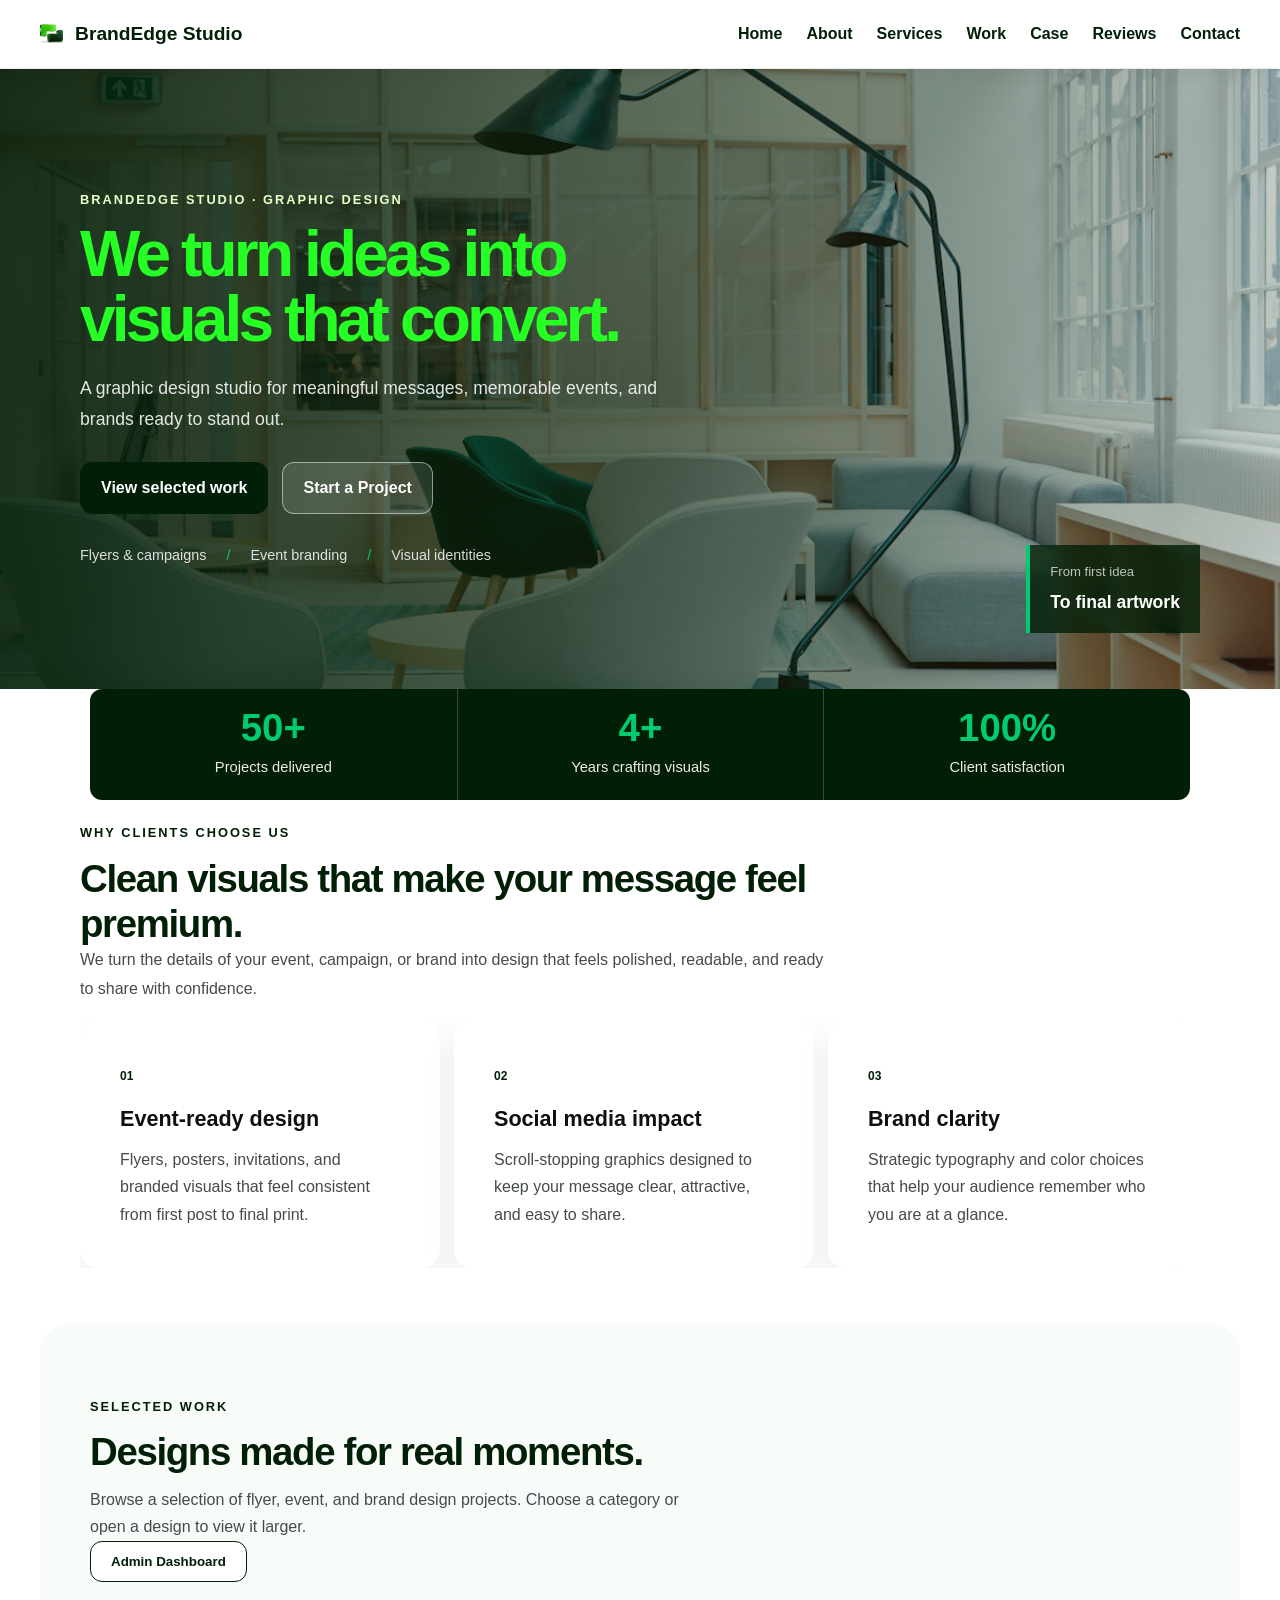
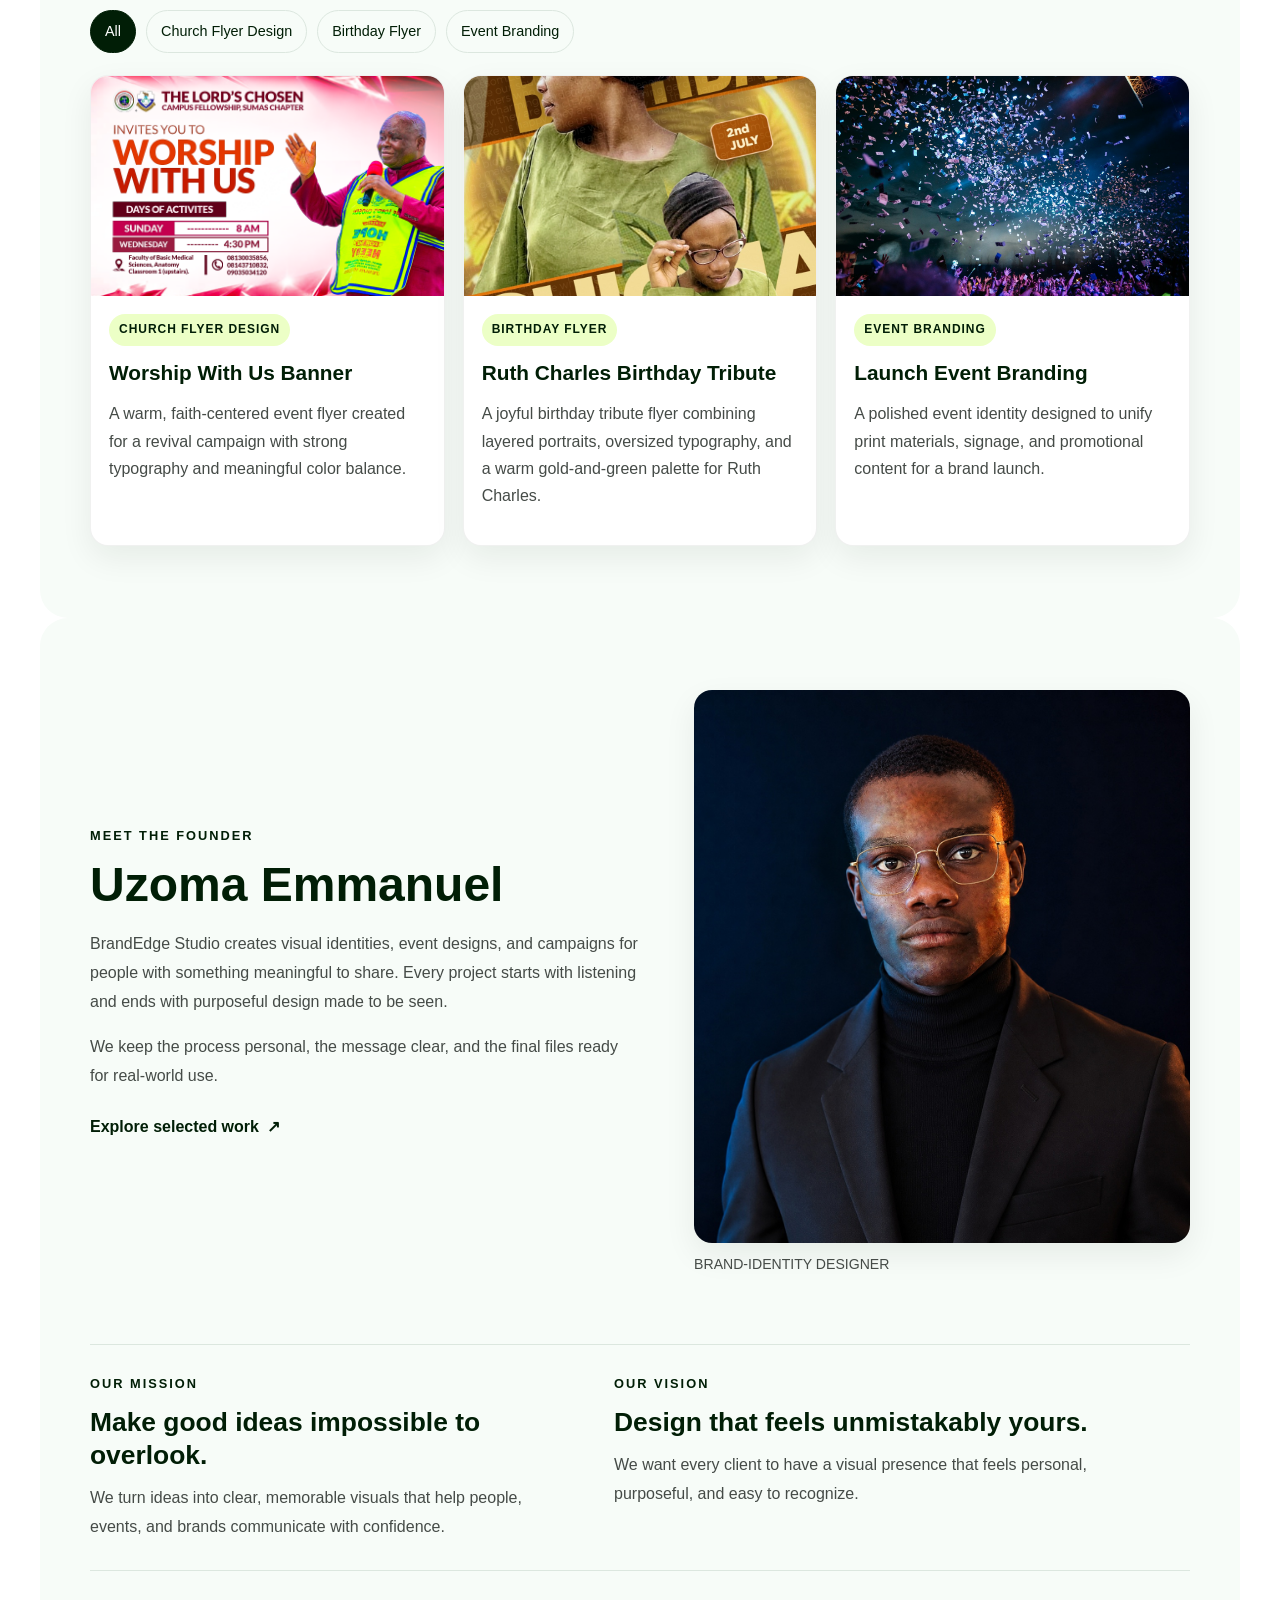
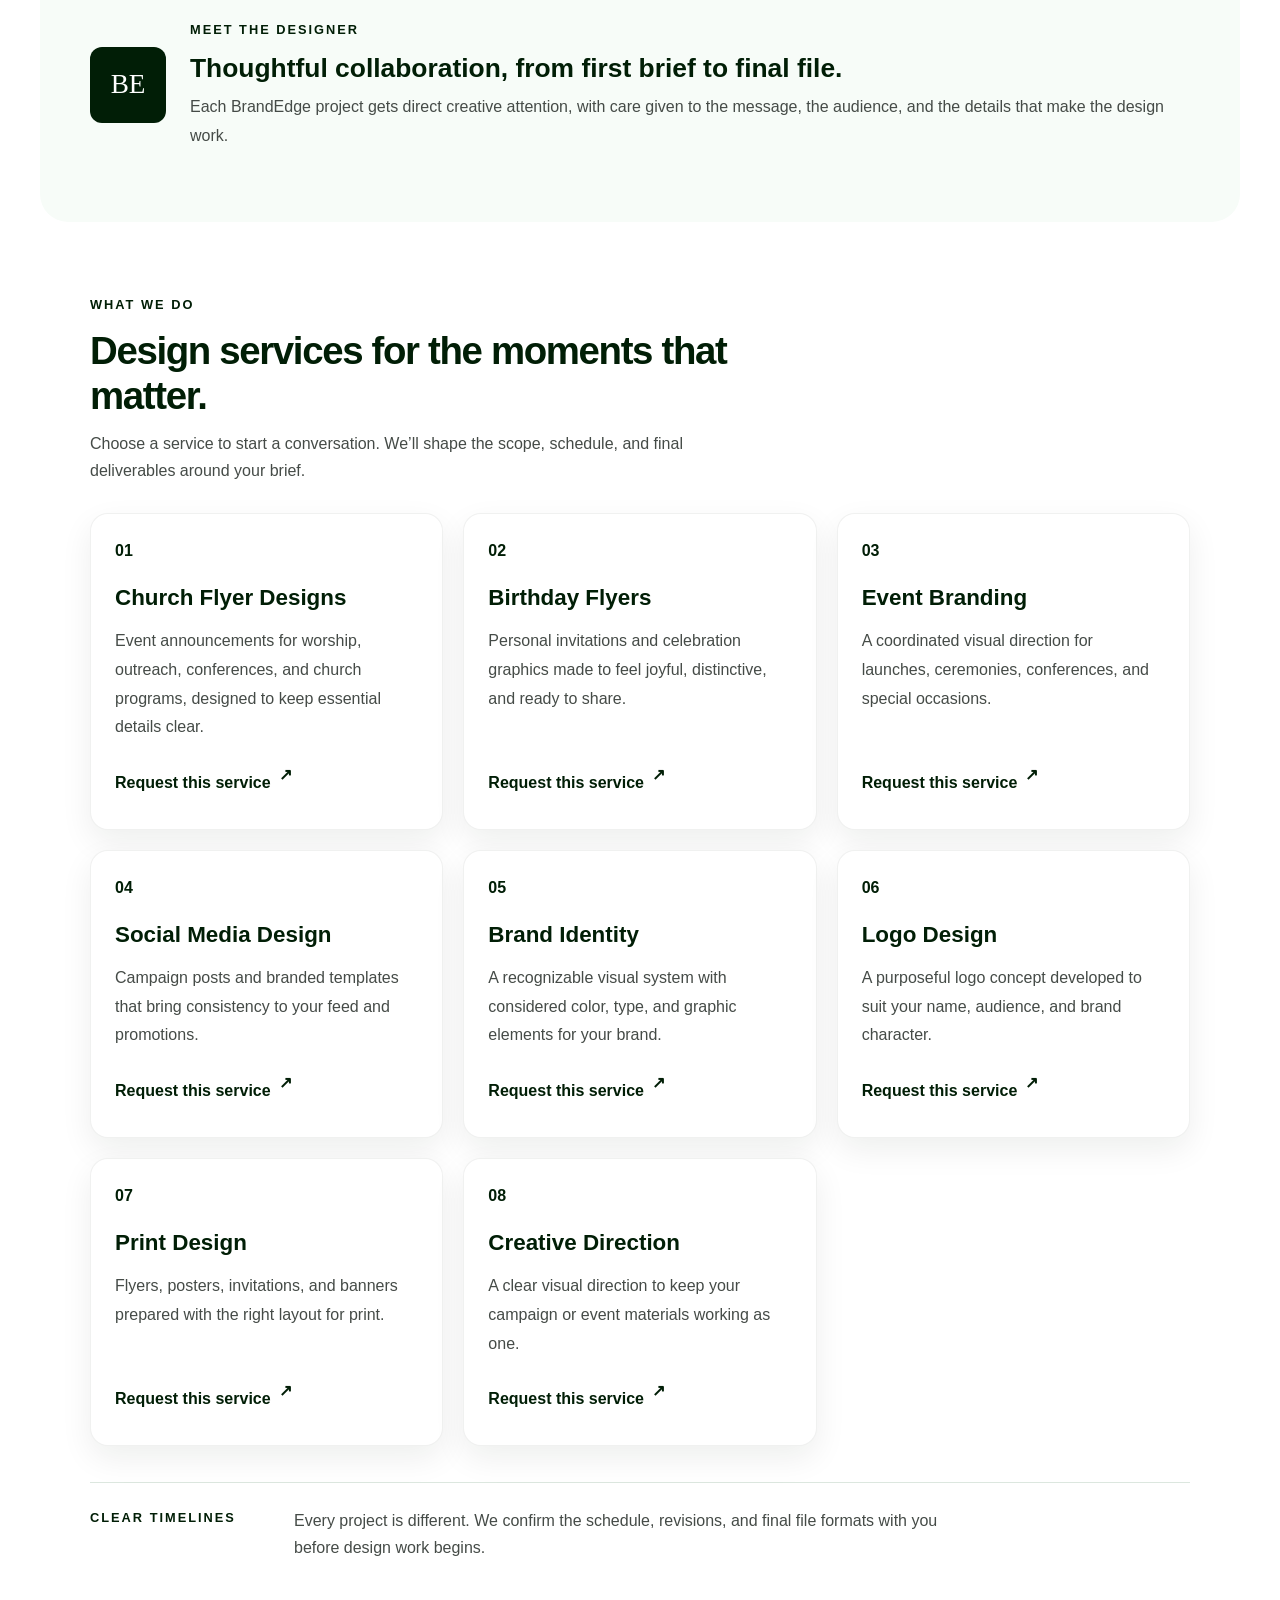
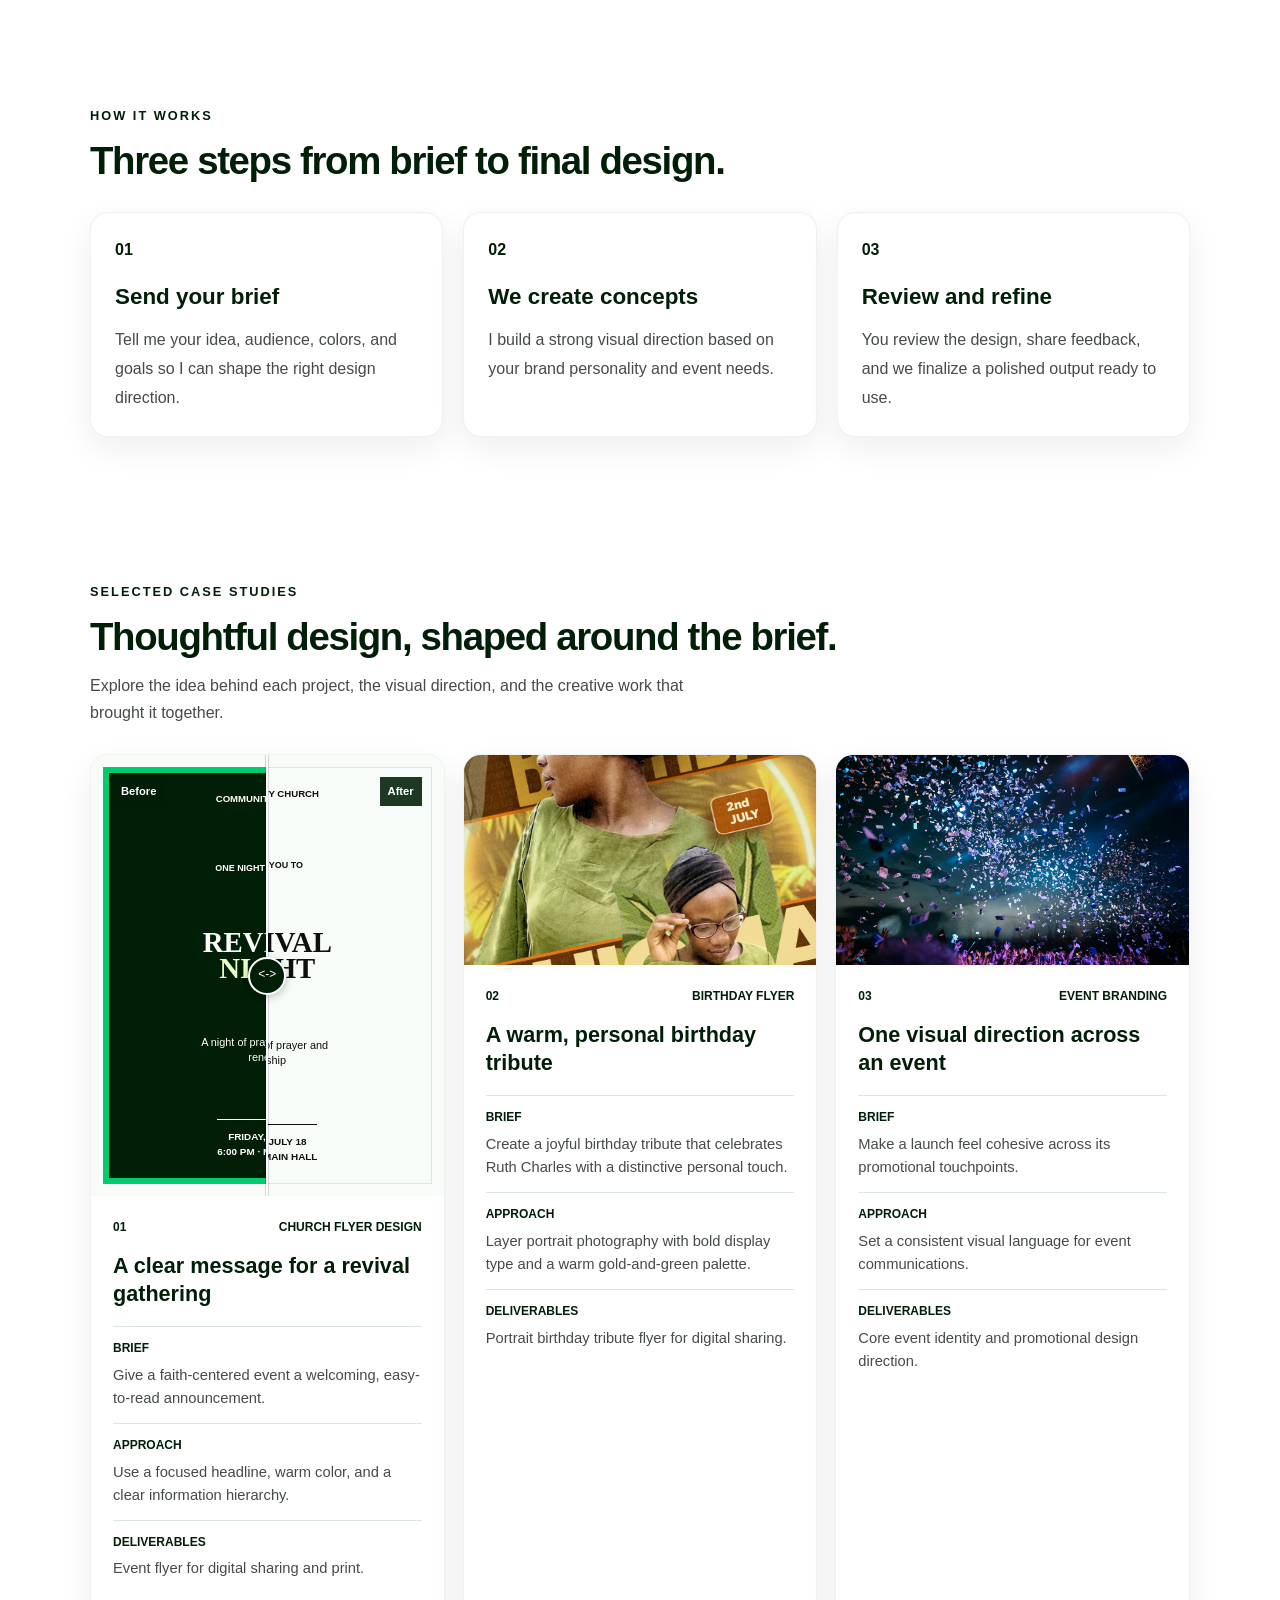
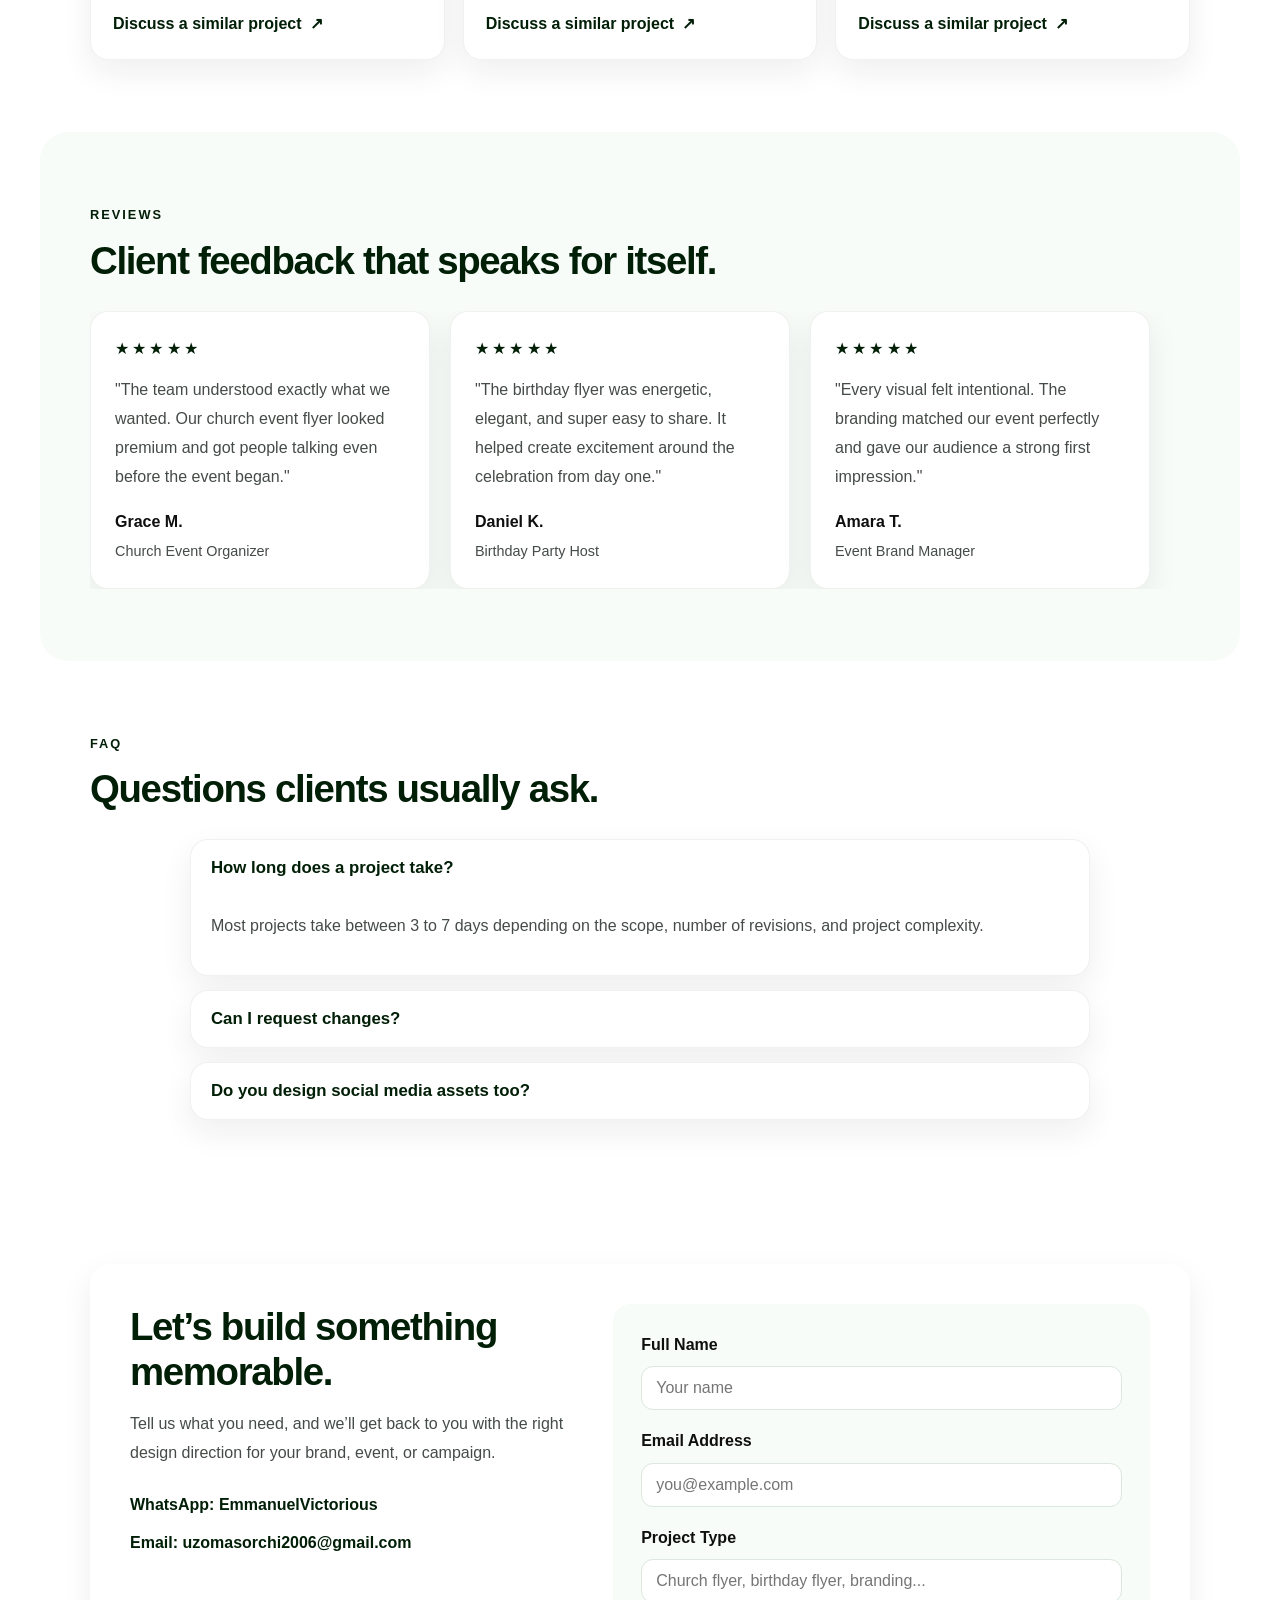
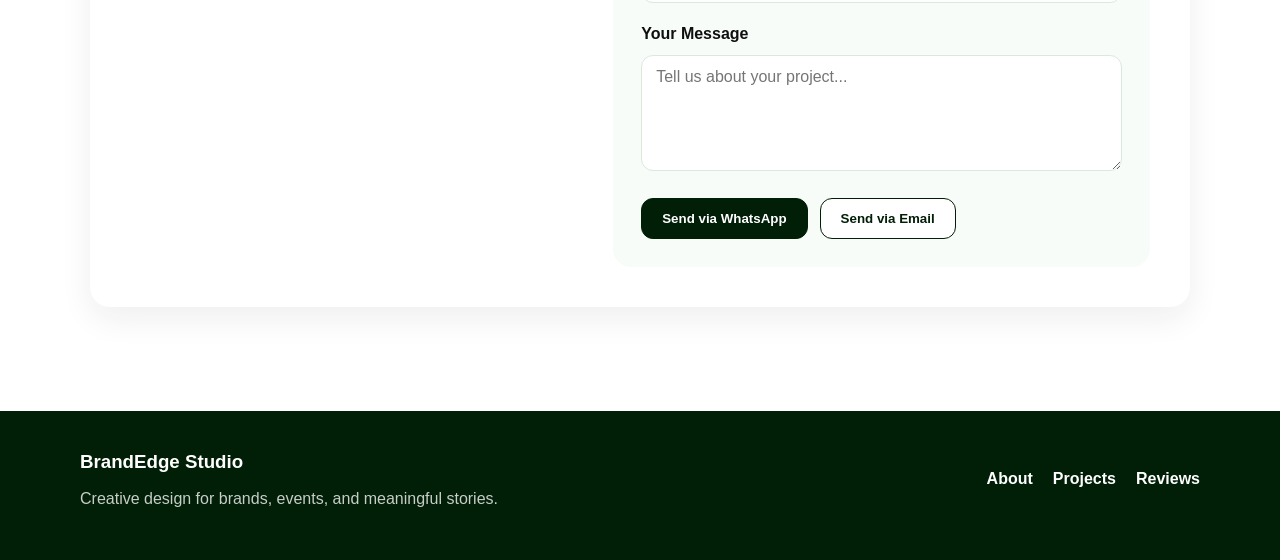
==== commit fa3e9c93: "Improve portfolio loading and admin recovery Co-authored-by: Copilot <223556219+Copilot@users.norepl" ====
--- a/index.html
+++ b/index.html
@@ -1,917 +1,966 @@
-<!doctype html>
-<html lang="en">
-  <head>
-    <meta charset="UTF-8" />
-    <meta name="viewport" content="width=device-width, initial-scale=1.0" />
-    <title>BrandEdge Studio</title>
-    <link rel="stylesheet" href="brandedge.css" />
-  </head>
-  <body>
-    <nav class="brandedge-nav">
-      <div class="brandedge-logo">
-        <img src="ASSETS/logo.png" alt="BrandEdge Studio logo" />
-        <span>BrandEdge Studio</span>
-      </div>
-
-      <button class="menu-toggle" aria-label="Toggle navigation">☰</button>
-
-      <ul class="nav-links">
-        <li><a href="#home">Home</a></li>
-        <li><a href="#about">About</a></li>
-        <li><a href="#services">Services</a></li>
-        <li><a href="#projects">Work</a></li>
-        <li><a href="#case-studies">Case</a></li>
-        <li><a href="#reviews">Reviews</a></li>
-        <li><a href="#contact">Contact</a></li>
-      </ul>
-    </nav>
-
-    <div id="home" class="home-page">
-      <header class="hero-section">
-        <video
-          class="hero-video"
-          autoplay
-          muted
-          loop
-          playsinline
-          preload="metadata"
-          aria-hidden="true"
-          tabindex="-1"
-        >
-          <source
-            src="ASSETS/Graphic_designer_working_in_studio_2724dbef.mp4"
-            type="video/mp4"
-          />
-        </video>
-        <div class="hero-copy">
-          <p class="eyebrow">BrandEdge Studio · Graphic Design</p>
-          <h1>We turn ideas into visuals that convert.</h1>
-          <p class="hero-text">
-            A graphic design studio for meaningful messages, memorable events,
-            and brands ready to stand out.
-          </p>
-
-          <div class="hero-actions">
-            <a href="#projects" class="primary-btn">View selected work</a>
-            <a href="#contact" class="secondary-btn light">Start a Project</a>
-          </div>
-
-          <div class="hero-specialties" aria-label="Design specialties">
-            <span>Flyers & campaigns</span>
-            <span>Event branding</span>
-            <span>Visual identities</span>
-          </div>
-          <div class="hero-note">
-            <span>From first idea</span>
-            <strong>To final artwork</strong>
-          </div>
-        </div>
-      </header>
-
-      <section class="home-showcase">
-        <div class="showcase-stats" aria-label="BrandEdge Studio highlights">
-          <div class="stat-box">
-            <strong data-count="50" data-suffix="+">50+</strong>
-            <span>Projects delivered</span>
-          </div>
-          <div class="stat-box">
-            <strong data-count="4" data-suffix="+">4+</strong>
-            <span>Years crafting visuals</span>
-          </div>
-          <div class="stat-box">
-            <strong data-count="100" data-suffix="%">100%</strong>
-            <span>Client satisfaction</span>
-          </div>
-        </div>
-
-        <div class="showcase-copy">
-          <p class="eyebrow">Why clients choose us</p>
-          <h2>Clean visuals that make your message feel premium.</h2>
-          <p>
-            We turn the details of your event, campaign, or brand into design
-            that feels polished, readable, and ready to share with confidence.
-          </p>
-        </div>
-
-        <div
-          class="showcase-features"
-          role="region"
-          aria-label="Why clients choose BrandEdge"
-        >
-          <div class="showcase-features-track">
-            <div class="showcase-features-group">
-              <article class="feature-card">
-                <span>01</span>
-                <h3>Event-ready design</h3>
-                <p>
-                  Flyers, posters, invitations, and branded visuals that feel
-                  consistent from first post to final print.
-                </p>
-              </article>
-              <article class="feature-card">
-                <span>02</span>
-                <h3>Social media impact</h3>
-                <p>
-                  Scroll-stopping graphics designed to keep your message clear,
-                  attractive, and easy to share.
-                </p>
-              </article>
-              <article class="feature-card">
-                <span>03</span>
-                <h3>Brand clarity</h3>
-                <p>
-                  Strategic typography and color choices that help your audience
-                  remember who you are at a glance.
-                </p>
-              </article>
-            </div>
-            <div class="showcase-features-group" aria-hidden="true">
-              <article class="feature-card">
-                <span>01</span>
-                <h3>Event-ready design</h3>
-                <p>
-                  Flyers, posters, invitations, and branded visuals that feel
-                  consistent from first post to final print.
-                </p>
-              </article>
-              <article class="feature-card">
-                <span>02</span>
-                <h3>Social media impact</h3>
-                <p>
-                  Scroll-stopping graphics designed to keep your message clear,
-                  attractive, and easy to share.
-                </p>
-              </article>
-              <article class="feature-card">
-                <span>03</span>
-                <h3>Brand clarity</h3>
-                <p>
-                  Strategic typography and color choices that help your audience
-                  remember who you are at a glance.
-                </p>
-              </article>
-            </div>
-          </div>
-        </div>
-      </section>
-    </div>
-
-    <section id="projects" class="projects-section">
-      <div class="section-header">
-        <p class="eyebrow">Selected work</p>
-        <h2>Designs made for real moments.</h2>
-        <p class="work-intro">
-          Browse a selection of flyer, event, and brand design projects. Choose
-          a category or open a design to view it larger.
-        </p>
-        <button id="admin-toggle" class="secondary-btn" type="button">
-          Admin Dashboard
-        </button>
-      </div>
-
-      <div
-        id="project-filters"
-        class="project-filters"
-        aria-label="Filter work by category"
-      ></div>
-
-      <div id="admin-login-panel" class="admin-login-panel hidden">
-        <h3>Admin Login</h3>
-        <div class="admin-login-row">
-          <input
-            type="password"
-            id="admin-password"
-            placeholder="Enter admin password"
-          />
-          <button id="admin-login-btn" class="primary-btn" type="button">
-            Login
-          </button>
-        </div>
-        <p id="admin-message" class="admin-message"></p>
-      </div>
-
-      <div id="admin-dashboard" class="admin-dashboard hidden">
-        <div class="section-header admin-header">
-          <h3>Portfolio Dashboard</h3>
-          <div class="dashboard-actions">
-            <button id="show-project-form" class="primary-btn" type="button">
-              Add Project
-            </button>
-            <button id="admin-logout" class="secondary-btn" type="button">
-              Log Out
-            </button>
-          </div>
-        </div>
-
-        <form id="project-form" class="project-form hidden">
-          <input type="hidden" id="project-id" />
-
-          <div class="form-row">
-            <label for="project-title">Project Title</label>
-            <input
-              type="text"
-              id="project-title"
-              placeholder="e.g. Church Event Flyer"
-              required
-            />
-          </div>
-
-          <div class="form-row">
-            <label for="project-category">Project Category</label>
-            <input
-              type="text"
-              id="project-category"
-              placeholder="e.g. Church Flyer Design"
-              required
-            />
-          </div>
-
-          <div class="form-row">
-            <label for="project-description">Project Description</label>
-            <textarea
-              id="project-description"
-              rows="5"
-              placeholder="Describe your project..."
-              required
-            ></textarea>
-          </div>
-
-          <div class="form-row">
-            <label for="project-image">Upload Project Image</label>
-            <input type="file" id="project-image" accept="image/*" />
-            <img
-              id="image-preview"
-              class="image-preview hidden"
-              alt="Project preview"
-            />
-          </div>
-
-          <div class="form-actions">
-            <button type="submit" class="primary-btn">Save Project</button>
-            <button type="button" id="cancel-edit" class="secondary-btn">
-              Cancel
-            </button>
-          </div>
-        </form>
-
-        <section
-          class="review-admin-section"
-          aria-labelledby="review-admin-title"
-        >
-          <div class="review-admin-header">
-            <h4 id="review-admin-title">Manage Client Reviews</h4>
-            <button id="show-review-form" class="primary-btn" type="button">
-              Add Review
-            </button>
-          </div>
-
-          <form id="review-form" class="project-form hidden">
-            <input type="hidden" id="review-id" />
-
-            <div class="form-row">
-              <label for="review-name">Client Name</label>
-              <input
-                type="text"
-                id="review-name"
-                maxlength="80"
-                placeholder="Client name"
-                required
-              />
-            </div>
-
-            <div class="form-row">
-              <label for="review-role">Client Role</label>
-              <input
-                type="text"
-                id="review-role"
-                maxlength="100"
-                placeholder="e.g. Event Organizer"
-                required
-              />
-            </div>
-
-            <div class="form-row">
-              <label for="review-rating">Rating</label>
-              <select id="review-rating" required>
-                <option value="5">5 stars</option>
-                <option value="4">4 stars</option>
-                <option value="3">3 stars</option>
-                <option value="2">2 stars</option>
-                <option value="1">1 star</option>
-              </select>
-            </div>
-
-            <div class="form-row">
-              <label for="review-quote">Client Review</label>
-              <textarea
-                id="review-quote"
-                rows="4"
-                maxlength="600"
-                placeholder="Write the client's feedback..."
-                required
-              ></textarea>
-            </div>
-
-            <div class="form-actions">
-              <button type="submit" class="primary-btn">Save Review</button>
-              <button
-                id="cancel-review-edit"
-                type="button"
-                class="secondary-btn"
-              >
-                Cancel
-              </button>
-            </div>
-          </form>
-
-          <p
-            id="review-admin-message"
-            class="admin-message"
-            role="status"
-            aria-live="polite"
-          ></p>
-          <div id="review-admin-list" class="review-admin-list"></div>
-        </section>
-      </div>
-
-      <div id="project-list" class="project-list"></div>
-
-      <dialog
-        id="project-preview"
-        class="project-preview"
-        aria-labelledby="preview-title"
-      >
-        <button
-          type="button"
-          class="preview-close"
-          aria-label="Close project preview"
-        >
-          &times;
-        </button>
-        <img id="preview-image" src="" alt="" />
-        <div class="preview-caption">
-          <h3 id="preview-title"></h3>
-          <p id="preview-description"></p>
-        </div>
-      </dialog>
-    </section>
-
-    <section id="about" class="about-section">
-      <div class="about-overview">
-        <div class="about-copy">
-          <p class="eyebrow">MEET THE FOUNDER</p>
-          <h2>Uzoma Emmanuel</h2>
-          <p>
-            BrandEdge Studio creates visual identities, event designs, and
-            campaigns for people with something meaningful to share. Every
-            project starts with listening and ends with purposeful design made
-            to be seen.
-          </p>
-          <p>
-            We keep the process personal, the message clear, and the final files
-            ready for real-world use.
-          </p>
-          <a class="about-work-link" href="#projects"
-            >Explore selected work <span aria-hidden="true">↗</span></a
-          >
-        </div>
-
-        <figure class="about-image">
-          <img
-            src="ASSETS/MY-PHOTO.jpeg"
-            alt="A bright creative workspace with a desk and design materials"
-          />
-          <figcaption>BRAND-IDENTITY DESIGNER</figcaption>
-        </figure>
-      </div>
-
-      <div
-        class="about-principles"
-        role="region"
-        aria-label="Our mission and vision"
-      >
-        <div class="mission-vision-track">
-          <div class="mission-vision-group">
-            <article class="about-principle">
-              <p class="eyebrow">Our mission</p>
-              <h3>Make good ideas impossible to overlook.</h3>
-              <p>
-                We turn ideas into clear, memorable visuals that help people,
-                events, and brands communicate with confidence.
-              </p>
-            </article>
-            <article class="about-principle">
-              <p class="eyebrow">Our vision</p>
-              <h3>Design that feels unmistakably yours.</h3>
-              <p>
-                We want every client to have a visual presence that feels
-                personal, purposeful, and easy to recognize.
-              </p>
-            </article>
-          </div>
-          <div class="mission-vision-group" aria-hidden="true">
-            <article class="about-principle">
-              <p class="eyebrow">Our mission</p>
-              <h3>Make good ideas impossible to overlook.</h3>
-              <p>
-                We turn ideas into clear, memorable visuals that help people,
-                events, and brands communicate with confidence.
-              </p>
-            </article>
-            <article class="about-principle">
-              <p class="eyebrow">Our vision</p>
-              <h3>Design that feels unmistakably yours.</h3>
-              <p>
-                We want every client to have a visual presence that feels
-                personal, purposeful, and easy to recognize.
-              </p>
-            </article>
-          </div>
-        </div>
-      </div>
-
-      <div class="about-designer">
-        <span class="about-monogram" aria-hidden="true">BE</span>
-        <div>
-          <p class="eyebrow">Meet the designer</p>
-          <h3>Thoughtful collaboration, from first brief to final file.</h3>
-          <p>
-            Each BrandEdge project gets direct creative attention, with care
-            given to the message, the audience, and the details that make the
-            design work.
-          </p>
-        </div>
-      </div>
-    </section>
-
-    <section id="services" class="services-section">
-      <div class="section-header">
-        <p class="eyebrow">What we do</p>
-        <h2>Design services for the moments that matter.</h2>
-        <p class="services-intro">
-          Choose a service to start a conversation. We’ll shape the scope,
-          schedule, and final deliverables around your brief.
-        </p>
-      </div>
-
-      <div class="services-grid">
-        <article class="service-card">
-          <span>01</span>
-          <h3>Church Flyer Designs</h3>
-          <p>
-            Event announcements for worship, outreach, conferences, and church
-            programs, designed to keep essential details clear.
-          </p>
-          <a class="service-link" href="#contact" data-service="Church Flyer"
-            >Request this service <span aria-hidden="true">↗</span></a
-          >
-        </article>
-        <article class="service-card">
-          <span>02</span>
-          <h3>Birthday Flyers</h3>
-          <p>
-            Personal invitations and celebration graphics made to feel joyful,
-            distinctive, and ready to share.
-          </p>
-          <a class="service-link" href="#contact" data-service="Birthday Flyer"
-            >Request this service <span aria-hidden="true">↗</span></a
-          >
-        </article>
-        <article class="service-card">
-          <span>03</span>
-          <h3>Event Branding</h3>
-          <p>
-            A coordinated visual direction for launches, ceremonies,
-            conferences, and special occasions.
-          </p>
-          <a class="service-link" href="#contact" data-service="Event Branding"
-            >Request this service <span aria-hidden="true">↗</span></a
-          >
-        </article>
-        <article class="service-card">
-          <span>04</span>
-          <h3>Social Media Design</h3>
-          <p>
-            Campaign posts and branded templates that bring consistency to your
-            feed and promotions.
-          </p>
-          <a
-            class="service-link"
-            href="#contact"
-            data-service="Social Media Design"
-            >Request this service <span aria-hidden="true">↗</span></a
-          >
-        </article>
-        <article class="service-card">
-          <span>05</span>
-          <h3>Brand Identity</h3>
-          <p>
-            A recognizable visual system with considered color, type, and
-            graphic elements for your brand.
-          </p>
-          <a class="service-link" href="#contact" data-service="Brand Identity"
-            >Request this service <span aria-hidden="true">↗</span></a
-          >
-        </article>
-        <article class="service-card">
-          <span>06</span>
-          <h3>Logo Design</h3>
-          <p>
-            A purposeful logo concept developed to suit your name, audience, and
-            brand character.
-          </p>
-          <a class="service-link" href="#contact" data-service="Logo Design"
-            >Request this service <span aria-hidden="true">↗</span></a
-          >
-        </article>
-        <article class="service-card">
-          <span>07</span>
-          <h3>Print Design</h3>
-          <p>
-            Flyers, posters, invitations, and banners prepared with the right
-            layout for print.
-          </p>
-          <a class="service-link" href="#contact" data-service="Print Design"
-            >Request this service <span aria-hidden="true">↗</span></a
-          >
-        </article>
-        <article class="service-card">
-          <span>08</span>
-          <h3>Creative Direction</h3>
-          <p>
-            A clear visual direction to keep your campaign or event materials
-            working as one.
-          </p>
-          <a
-            class="service-link"
-            href="#contact"
-            data-service="Creative Direction"
-            >Request this service <span aria-hidden="true">↗</span></a
-          >
-        </article>
-      </div>
-
-      <div class="service-timing">
-        <p class="eyebrow">Clear timelines</p>
-        <p>
-          Every project is different. We confirm the schedule, revisions, and
-          final file formats with you before design work begins.
-        </p>
-      </div>
-    </section>
-
-    <section class="steps-section">
-      <div class="section-header">
-        <p class="eyebrow">How it works</p>
-        <h2>Three steps from brief to final design.</h2>
-      </div>
-
-      <div class="steps-grid">
-        <div class="step-card">
-          <span class="step-number">01</span>
-          <h3>Send your brief</h3>
-          <p>
-            Tell me your idea, audience, colors, and goals so I can shape the
-            right design direction.
-          </p>
-        </div>
-        <div class="step-card">
-          <span class="step-number">02</span>
-          <h3>We create concepts</h3>
-          <p>
-            I build a strong visual direction based on your brand personality
-            and event needs.
-          </p>
-        </div>
-        <div class="step-card">
-          <span class="step-number">03</span>
-          <h3>Review and refine</h3>
-          <p>
-            You review the design, share feedback, and we finalize a polished
-            output ready to use.
-          </p>
-        </div>
-      </div>
-    </section>
-
-    <section id="case-studies" class="case-studies-section">
-      <div class="section-header case-studies-header">
-        <p class="eyebrow">Selected case studies</p>
-        <h2>Thoughtful design, shaped around the brief.</h2>
-        <p>
-          Explore the idea behind each project, the visual direction, and the
-          creative work that brought it together.
-        </p>
-      </div>
-
-      <div class="case-studies-grid">
-        <article class="case-study-card">
-          <div
-            class="flyer-comparison"
-            data-comparison
-            style="--comparison-position: 50%"
-          >
-            <div
-              class="flyer-artwork flyer-before"
-              role="img"
-              aria-label="Before: a simple revival night flyer"
-            >
-              <span class="flyer-masthead">COMMUNITY CHURCH</span>
-              <span class="flyer-kicker">INVITES YOU TO</span>
-              <strong class="flyer-title">REVIVAL<br />NIGHT</strong>
-              <span class="flyer-description"
-                >An evening of prayer and worship</span
-              >
-              <span class="flyer-event-details"
-                >FRIDAY, JULY 18<br />6:00 PM · MAIN HALL</span
-              >
-            </div>
-            <div class="flyer-comparison-after" aria-hidden="true">
-              <div class="flyer-artwork flyer-after">
-                <span class="flyer-masthead">COMMUNITY CHURCH</span>
-                <span class="flyer-kicker">ONE NIGHT TO GATHER</span>
-                <strong class="flyer-title"
-                  >REVIVAL<br /><span>NIGHT</span></strong
-                >
-                <span class="flyer-description"
-                  >A night of prayer, worship &amp; renewal</span
-                >
-                <span class="flyer-event-details"
-                  >FRIDAY, JULY 18<br />6:00 PM · MAIN HALL</span
-                >
-              </div>
-            </div>
-            <span
-              class="comparison-label comparison-before-label"
-              aria-hidden="true"
-              >Before</span
-            >
-            <span
-              class="comparison-label comparison-after-label"
-              aria-hidden="true"
-              >After</span
-            >
-            <input
-              class="comparison-range"
-              type="range"
-              min="0"
-              max="100"
-              value="50"
-              aria-label="Drag to compare the original and redesigned revival flyer"
-            />
-            <span class="comparison-divider" aria-hidden="true"></span>
-          </div>
-          <div class="case-study-content">
-            <div class="case-study-meta">
-              <span>01</span><span>Church Flyer Design</span>
-            </div>
-            <h3>A clear message for a revival gathering</h3>
-            <dl class="case-study-details">
-              <div>
-                <dt>Brief</dt>
-                <dd>
-                  Give a faith-centered event a welcoming, easy-to-read
-                  announcement.
-                </dd>
-              </div>
-              <div>
-                <dt>Approach</dt>
-                <dd>
-                  Use a focused headline, warm color, and a clear information
-                  hierarchy.
-                </dd>
-              </div>
-              <div>
-                <dt>Deliverables</dt>
-                <dd>Event flyer for digital sharing and print.</dd>
-              </div>
-            </dl>
-            <a href="#contact" class="case-study-link"
-              >Discuss a similar project <span aria-hidden="true">↗</span></a
-            >
-          </div>
-        </article>
-
-        <article class="case-study-card">
-          <img
-            src="ASSETS/20260702_005127-01.jpeg"
-            alt="Birthday tribute flyer for Ruth Charles, featuring layered portraits and bold gold lettering"
-          />
-          <div class="case-study-content">
-            <div class="case-study-meta">
-              <span>02</span><span>Birthday Flyer</span>
-            </div>
-            <h3>A warm, personal birthday tribute</h3>
-            <dl class="case-study-details">
-              <div>
-                <dt>Brief</dt>
-                <dd>
-                  Create a joyful birthday tribute that celebrates Ruth Charles
-                  with a distinctive personal touch.
-                </dd>
-              </div>
-              <div>
-                <dt>Approach</dt>
-                <dd>
-                  Layer portrait photography with bold display type and a warm
-                  gold-and-green palette.
-                </dd>
-              </div>
-              <div>
-                <dt>Deliverables</dt>
-                <dd>Portrait birthday tribute flyer for digital sharing.</dd>
-              </div>
-            </dl>
-            <a href="#contact" class="case-study-link"
-              >Discuss a similar project <span aria-hidden="true">↗</span></a
-            >
-          </div>
-        </article>
-
-        <article class="case-study-card">
-          <img
-            src="ASSETS/launch-event-branding.jpg"
-            alt="Live event crowd representing an event branding project"
-          />
-          <div class="case-study-content">
-            <div class="case-study-meta">
-              <span>03</span><span>Event Branding</span>
-            </div>
-            <h3>One visual direction across an event</h3>
-            <dl class="case-study-details">
-              <div>
-                <dt>Brief</dt>
-                <dd>
-                  Make a launch feel cohesive across its promotional
-                  touchpoints.
-                </dd>
-              </div>
-              <div>
-                <dt>Approach</dt>
-                <dd>
-                  Set a consistent visual language for event communications.
-                </dd>
-              </div>
-              <div>
-                <dt>Deliverables</dt>
-                <dd>Core event identity and promotional design direction.</dd>
-              </div>
-            </dl>
-            <a href="#contact" class="case-study-link"
-              >Discuss a similar project <span aria-hidden="true">↗</span></a
-            >
-          </div>
-        </article>
-      </div>
-    </section>
-
-    <section id="reviews" class="reviews-section">
-      <div class="section-header reviews-header">
-        <p class="eyebrow">Reviews</p>
-        <h2>Client feedback that speaks for itself.</h2>
-      </div>
-
-      <div
-        id="reviews-grid"
-        class="reviews-grid"
-        role="region"
-        aria-label="Client reviews"
-      >
-        <div id="reviews-track" class="reviews-track"></div>
-        <p id="reviews-empty" class="empty-state hidden">
-          No client reviews to display yet.
-        </p>
-      </div>
-    </section>
-
-    <section class="faq-section">
-      <div class="section-header faq-header">
-        <p class="eyebrow">FAQ</p>
-        <h2>Questions clients usually ask.</h2>
-      </div>
-
-      <div class="faq-list">
-        <div class="faq-item active">
-          <button class="faq-question" type="button">
-            How long does a project take?
-          </button>
-          <div class="faq-answer">
-            <p>
-              Most projects take between 3 to 7 days depending on the scope,
-              number of revisions, and project complexity.
-            </p>
-          </div>
-        </div>
-        <div class="faq-item">
-          <button class="faq-question" type="button">
-            Can I request changes?
-          </button>
-          <div class="faq-answer">
-            <p>
-              Yes. You can request revisions after the first concept is
-              presented, and we’ll refine the design until it fits your vision.
-            </p>
-          </div>
-        </div>
-        <div class="faq-item">
-          <button class="faq-question" type="button">
-            Do you design social media assets too?
-          </button>
-          <div class="faq-answer">
-            <p>
-              Absolutely. We create social media designs, promotional posts,
-              event promos, branded graphics, and content visuals.
-            </p>
-          </div>
-        </div>
-      </div>
-    </section>
-
-    <section id="contact" class="contact-section">
-      <div class="contact-wrapper">
-        <div class="contact-copy">
-          <h2>Let’s build something memorable.</h2>
-          <p>
-            Tell us what you need, and we’ll get back to you with the right
-            design direction for your brand, event, or campaign.
-          </p>
-
-          <div class="contact-links">
-            <a
-              href="https://wa.me/EmmanuelVictorious"
-              target="_blank"
-              rel="noreferrer"
-              >WhatsApp: EmmanuelVictorious</a
-            >
-            <a href="mailto:uzomasorchi2006@gmail.com"
-              >Email: uzomasorchi2006@gmail.com</a
-            >
-          </div>
-        </div>
-
-        <form id="contact-form" class="contact-form">
-          <div class="form-row contact-field">
-            <label for="contact-name">Full Name</label>
-            <input
-              type="text"
-              id="contact-name"
-              placeholder="Your name"
-              required
-            />
-          </div>
-
-          <div class="form-row contact-field">
-            <label for="contact-email">Email Address</label>
-            <input
-              type="email"
-              id="contact-email"
-              placeholder="you@example.com"
-              required
-            />
-          </div>
-
-          <div class="form-row contact-field">
-            <label for="contact-subject">Project Type</label>
-            <input
-              type="text"
-              id="contact-subject"
-              placeholder="Church flyer, birthday flyer, branding..."
-              required
-            />
-          </div>
-
-          <div class="form-row contact-field">
-            <label for="contact-message">Your Message</label>
-            <textarea
-              id="contact-message"
-              rows="5"
-              placeholder="Tell us about your project..."
-              required
-            ></textarea>
-          </div>
-
-          <div class="contact-actions">
-            <button type="submit" class="primary-btn">Send via WhatsApp</button>
-            <button type="button" id="send-email-btn" class="secondary-btn">
-              Send via Email
-            </button>
-          </div>
-        </form>
-      </div>
-    </section>
-
-    <footer class="site-footer">
-      <div>
-        <h3>BrandEdge Studio</h3>
-        <p>Creative design for brands, events, and meaningful stories.</p>
-      </div>
-
-      <div class="footer-links">
-        <a href="#about">About</a>
-        <a href="#projects">Projects</a>
-        <a href="#reviews">Reviews</a>
-      </div>
-    </footer>
-  </body>
-  <script src="brandedge.js"></script>
-</html>
+<!doctype html>
+<html lang="en">
+  <head>
+    <meta charset="UTF-8" />
+    <meta name="viewport" content="width=device-width, initial-scale=1.0" />
+    <title>BrandEdge Studio</title>
+    <link rel="stylesheet" href="brandedge.css" />
+  </head>
+  <body>
+    <nav class="brandedge-nav">
+      <div class="brandedge-logo">
+        <img src="ASSETS/logo.png" alt="BrandEdge Studio logo" />
+        <span>BrandEdge Studio</span>
+      </div>
+
+      <button class="menu-toggle" aria-label="Toggle navigation">☰</button>
+
+      <ul class="nav-links">
+        <li><a href="#home">Home</a></li>
+        <li><a href="#about">About</a></li>
+        <li><a href="#services">Services</a></li>
+        <li><a href="#projects">Work</a></li>
+        <li><a href="#case-studies">Case</a></li>
+        <li><a href="#reviews">Reviews</a></li>
+        <li><a href="#contact">Contact</a></li>
+      </ul>
+    </nav>
+
+    <div id="home" class="home-page">
+      <header class="hero-section">
+        <img
+          class="hero-background-media"
+          src="ASSETS/studio-workspace.jpg"
+          alt=""
+          fetchpriority="high"
+          decoding="async"
+        />
+        <div class="hero-copy">
+          <p class="eyebrow">BrandEdge Studio · Graphic Design</p>
+          <h1>We turn ideas into visuals that convert.</h1>
+          <p class="hero-text">
+            A graphic design studio for meaningful messages, memorable events,
+            and brands ready to stand out.
+          </p>
+
+          <div class="hero-actions">
+            <a href="#projects" class="primary-btn">View selected work</a>
+            <a href="#contact" class="secondary-btn light">Start a Project</a>
+          </div>
+
+          <div class="hero-specialties" aria-label="Design specialties">
+            <span>Flyers & campaigns</span>
+            <span>Event branding</span>
+            <span>Visual identities</span>
+          </div>
+          <div class="hero-note">
+            <span>From first idea</span>
+            <strong>To final artwork</strong>
+          </div>
+        </div>
+      </header>
+
+      <section class="home-showcase">
+        <div class="showcase-stats" aria-label="BrandEdge Studio highlights">
+          <div class="stat-box">
+            <strong data-count="50" data-suffix="+">50+</strong>
+            <span>Projects delivered</span>
+          </div>
+          <div class="stat-box">
+            <strong data-count="4" data-suffix="+">4+</strong>
+            <span>Years crafting visuals</span>
+          </div>
+          <div class="stat-box">
+            <strong data-count="100" data-suffix="%">100%</strong>
+            <span>Client satisfaction</span>
+          </div>
+        </div>
+
+        <div class="showcase-copy">
+          <p class="eyebrow">Why clients choose us</p>
+          <h2>Clean visuals that make your message feel premium.</h2>
+          <p>
+            We turn the details of your event, campaign, or brand into design
+            that feels polished, readable, and ready to share with confidence.
+          </p>
+        </div>
+
+        <div
+          class="showcase-features"
+          role="region"
+          aria-label="Why clients choose BrandEdge"
+        >
+          <div class="showcase-features-track">
+            <div class="showcase-features-group">
+              <article class="feature-card">
+                <span>01</span>
+                <h3>Event-ready design</h3>
+                <p>
+                  Flyers, posters, invitations, and branded visuals that feel
+                  consistent from first post to final print.
+                </p>
+              </article>
+              <article class="feature-card">
+                <span>02</span>
+                <h3>Social media impact</h3>
+                <p>
+                  Scroll-stopping graphics designed to keep your message clear,
+                  attractive, and easy to share.
+                </p>
+              </article>
+              <article class="feature-card">
+                <span>03</span>
+                <h3>Brand clarity</h3>
+                <p>
+                  Strategic typography and color choices that help your audience
+                  remember who you are at a glance.
+                </p>
+              </article>
+            </div>
+            <div class="showcase-features-group" aria-hidden="true">
+              <article class="feature-card">
+                <span>01</span>
+                <h3>Event-ready design</h3>
+                <p>
+                  Flyers, posters, invitations, and branded visuals that feel
+                  consistent from first post to final print.
+                </p>
+              </article>
+              <article class="feature-card">
+                <span>02</span>
+                <h3>Social media impact</h3>
+                <p>
+                  Scroll-stopping graphics designed to keep your message clear,
+                  attractive, and easy to share.
+                </p>
+              </article>
+              <article class="feature-card">
+                <span>03</span>
+                <h3>Brand clarity</h3>
+                <p>
+                  Strategic typography and color choices that help your audience
+                  remember who you are at a glance.
+                </p>
+              </article>
+            </div>
+          </div>
+        </div>
+      </section>
+    </div>
+
+    <section id="projects" class="projects-section">
+      <div class="section-header">
+        <p class="eyebrow">Selected work</p>
+        <h2>Designs made for real moments.</h2>
+        <p class="work-intro">
+          Browse a selection of flyer, event, and brand design projects. Choose
+          a category or open a design to view it larger.
+        </p>
+        <button id="admin-toggle" class="secondary-btn" type="button">
+          Admin Dashboard
+        </button>
+      </div>
+
+      <div
+        id="project-filters"
+        class="project-filters"
+        aria-label="Filter work by category"
+      ></div>
+
+      <div id="admin-login-panel" class="admin-login-panel hidden">
+        <h3>Admin Login</h3>
+        <div class="admin-login-row">
+          <input
+            type="email"
+            id="admin-email"
+            placeholder="Admin email"
+            autocomplete="username"
+            required
+          />
+          <input
+            type="password"
+            id="admin-password"
+            placeholder="Admin password"
+            autocomplete="current-password"
+            required
+          />
+          <button id="admin-login-btn" class="primary-btn" type="button">
+            Login
+          </button>
+          <button
+            id="admin-forgot-password"
+            class="secondary-btn"
+            type="button"
+          >
+            Forgot password?
+          </button>
+        </div>
+        <p id="admin-message" class="admin-message"></p>
+        <p class="admin-message">
+          Admin registration is restricted. Create the single admin account in
+          Supabase; use “Forgot password?” to reset its password.
+        </p>
+        <form id="admin-password-recovery-form" class="project-form hidden">
+          <div class="form-row">
+            <label for="admin-new-password">New password</label>
+            <input
+              type="password"
+              id="admin-new-password"
+              autocomplete="new-password"
+              minlength="8"
+              required
+            />
+          </div>
+          <div class="form-row">
+            <label for="admin-confirm-password">Confirm new password</label>
+            <input
+              type="password"
+              id="admin-confirm-password"
+              autocomplete="new-password"
+              minlength="8"
+              required
+            />
+          </div>
+          <div class="form-actions">
+            <button type="submit" class="primary-btn">Update password</button>
+          </div>
+        </form>
+      </div>
+
+      <div id="admin-dashboard" class="admin-dashboard hidden">
+        <div class="section-header admin-header">
+          <h3>Portfolio Dashboard</h3>
+          <div class="dashboard-actions">
+            <button id="show-project-form" class="primary-btn" type="button">
+              Add Project
+            </button>
+            <button id="admin-logout" class="secondary-btn" type="button">
+              Log Out
+            </button>
+          </div>
+        </div>
+
+        <form id="project-form" class="project-form hidden">
+          <input type="hidden" id="project-id" />
+
+          <div class="form-row">
+            <label for="project-title">Project Title</label>
+            <input
+              type="text"
+              id="project-title"
+              placeholder="e.g. Church Event Flyer"
+              required
+            />
+          </div>
+
+          <div class="form-row">
+            <label for="project-category">Project Category</label>
+            <input
+              type="text"
+              id="project-category"
+              placeholder="e.g. Church Flyer Design"
+              required
+            />
+          </div>
+
+          <div class="form-row">
+            <label for="project-description">Project Description</label>
+            <textarea
+              id="project-description"
+              rows="5"
+              placeholder="Describe your project..."
+              required
+            ></textarea>
+          </div>
+
+          <div class="form-row">
+            <label for="project-image">Upload Project Image</label>
+            <input
+              type="file"
+              id="project-image"
+              accept="image/jpeg,image/png,image/webp,image/gif,image/avif"
+            />
+            <img
+              id="image-preview"
+              class="image-preview hidden"
+              alt="Project preview"
+            />
+          </div>
+
+          <div class="form-actions">
+            <button type="submit" class="primary-btn">Save Project</button>
+            <button type="button" id="cancel-edit" class="secondary-btn">
+              Cancel
+            </button>
+          </div>
+        </form>
+
+        <section
+          class="review-admin-section"
+          aria-labelledby="review-admin-title"
+        >
+          <div class="review-admin-header">
+            <h4 id="review-admin-title">Manage Client Reviews</h4>
+            <button id="show-review-form" class="primary-btn" type="button">
+              Add Review
+            </button>
+          </div>
+
+          <form id="review-form" class="project-form hidden">
+            <input type="hidden" id="review-id" />
+
+            <div class="form-row">
+              <label for="review-name">Client Name</label>
+              <input
+                type="text"
+                id="review-name"
+                maxlength="80"
+                placeholder="Client name"
+                required
+              />
+            </div>
+
+            <div class="form-row">
+              <label for="review-role">Client Role</label>
+              <input
+                type="text"
+                id="review-role"
+                maxlength="100"
+                placeholder="e.g. Event Organizer"
+                required
+              />
+            </div>
+
+            <div class="form-row">
+              <label for="review-rating">Rating</label>
+              <select id="review-rating" required>
+                <option value="5">5 stars</option>
+                <option value="4">4 stars</option>
+                <option value="3">3 stars</option>
+                <option value="2">2 stars</option>
+                <option value="1">1 star</option>
+              </select>
+            </div>
+
+            <div class="form-row">
+              <label for="review-quote">Client Review</label>
+              <textarea
+                id="review-quote"
+                rows="4"
+                maxlength="600"
+                placeholder="Write the client's feedback..."
+                required
+              ></textarea>
+            </div>
+
+            <div class="form-actions">
+              <button type="submit" class="primary-btn">Save Review</button>
+              <button
+                id="cancel-review-edit"
+                type="button"
+                class="secondary-btn"
+              >
+                Cancel
+              </button>
+            </div>
+          </form>
+
+          <p
+            id="review-admin-message"
+            class="admin-message"
+            role="status"
+            aria-live="polite"
+          ></p>
+          <div id="review-admin-list" class="review-admin-list"></div>
+        </section>
+      </div>
+
+      <div id="project-list" class="project-list"></div>
+
+      <dialog
+        id="project-preview"
+        class="project-preview"
+        aria-labelledby="preview-title"
+      >
+        <button
+          type="button"
+          class="preview-close"
+          aria-label="Close project preview"
+        >
+          &times;
+        </button>
+        <img id="preview-image" src="" alt="" />
+        <div class="preview-caption">
+          <h3 id="preview-title"></h3>
+          <p id="preview-description"></p>
+        </div>
+      </dialog>
+    </section>
+
+    <section id="about" class="about-section">
+      <div class="about-overview">
+        <div class="about-copy">
+          <p class="eyebrow">MEET THE FOUNDER</p>
+          <h2>Uzoma Emmanuel</h2>
+          <p>
+            BrandEdge Studio creates visual identities, event designs, and
+            campaigns for people with something meaningful to share. Every
+            project starts with listening and ends with purposeful design made
+            to be seen.
+          </p>
+          <p>
+            We keep the process personal, the message clear, and the final files
+            ready for real-world use.
+          </p>
+          <a class="about-work-link" href="#projects"
+            >Explore selected work <span aria-hidden="true">↗</span></a
+          >
+        </div>
+
+        <figure class="about-image">
+          <img
+            src="ASSETS/MY-PHOTO.jpeg"
+            alt="A bright creative workspace with a desk and design materials"
+            loading="lazy"
+            decoding="async"
+          />
+          <figcaption>BRAND-IDENTITY DESIGNER</figcaption>
+        </figure>
+      </div>
+
+      <div
+        class="about-principles"
+        role="region"
+        aria-label="Our mission and vision"
+      >
+        <div class="mission-vision-track">
+          <div class="mission-vision-group">
+            <article class="about-principle">
+              <p class="eyebrow">Our mission</p>
+              <h3>Make good ideas impossible to overlook.</h3>
+              <p>
+                We turn ideas into clear, memorable visuals that help people,
+                events, and brands communicate with confidence.
+              </p>
+            </article>
+            <article class="about-principle">
+              <p class="eyebrow">Our vision</p>
+              <h3>Design that feels unmistakably yours.</h3>
+              <p>
+                We want every client to have a visual presence that feels
+                personal, purposeful, and easy to recognize.
+              </p>
+            </article>
+          </div>
+          <div class="mission-vision-group" aria-hidden="true">
+            <article class="about-principle">
+              <p class="eyebrow">Our mission</p>
+              <h3>Make good ideas impossible to overlook.</h3>
+              <p>
+                We turn ideas into clear, memorable visuals that help people,
+                events, and brands communicate with confidence.
+              </p>
+            </article>
+            <article class="about-principle">
+              <p class="eyebrow">Our vision</p>
+              <h3>Design that feels unmistakably yours.</h3>
+              <p>
+                We want every client to have a visual presence that feels
+                personal, purposeful, and easy to recognize.
+              </p>
+            </article>
+          </div>
+        </div>
+      </div>
+
+      <div class="about-designer">
+        <span class="about-monogram" aria-hidden="true">BE</span>
+        <div>
+          <p class="eyebrow">Meet the designer</p>
+          <h3>Thoughtful collaboration, from first brief to final file.</h3>
+          <p>
+            Each BrandEdge project gets direct creative attention, with care
+            given to the message, the audience, and the details that make the
+            design work.
+          </p>
+        </div>
+      </div>
+    </section>
+
+    <section id="services" class="services-section">
+      <div class="section-header">
+        <p class="eyebrow">What we do</p>
+        <h2>Design services for the moments that matter.</h2>
+        <p class="services-intro">
+          Choose a service to start a conversation. We’ll shape the scope,
+          schedule, and final deliverables around your brief.
+        </p>
+      </div>
+
+      <div class="services-grid">
+        <article class="service-card">
+          <span>01</span>
+          <h3>Church Flyer Designs</h3>
+          <p>
+            Event announcements for worship, outreach, conferences, and church
+            programs, designed to keep essential details clear.
+          </p>
+          <a class="service-link" href="#contact" data-service="Church Flyer"
+            >Request this service <span aria-hidden="true">↗</span></a
+          >
+        </article>
+        <article class="service-card">
+          <span>02</span>
+          <h3>Birthday Flyers</h3>
+          <p>
+            Personal invitations and celebration graphics made to feel joyful,
+            distinctive, and ready to share.
+          </p>
+          <a class="service-link" href="#contact" data-service="Birthday Flyer"
+            >Request this service <span aria-hidden="true">↗</span></a
+          >
+        </article>
+        <article class="service-card">
+          <span>03</span>
+          <h3>Event Branding</h3>
+          <p>
+            A coordinated visual direction for launches, ceremonies,
+            conferences, and special occasions.
+          </p>
+          <a class="service-link" href="#contact" data-service="Event Branding"
+            >Request this service <span aria-hidden="true">↗</span></a
+          >
+        </article>
+        <article class="service-card">
+          <span>04</span>
+          <h3>Social Media Design</h3>
+          <p>
+            Campaign posts and branded templates that bring consistency to your
+            feed and promotions.
+          </p>
+          <a
+            class="service-link"
+            href="#contact"
+            data-service="Social Media Design"
+            >Request this service <span aria-hidden="true">↗</span></a
+          >
+        </article>
+        <article class="service-card">
+          <span>05</span>
+          <h3>Brand Identity</h3>
+          <p>
+            A recognizable visual system with considered color, type, and
+            graphic elements for your brand.
+          </p>
+          <a class="service-link" href="#contact" data-service="Brand Identity"
+            >Request this service <span aria-hidden="true">↗</span></a
+          >
+        </article>
+        <article class="service-card">
+          <span>06</span>
+          <h3>Logo Design</h3>
+          <p>
+            A purposeful logo concept developed to suit your name, audience, and
+            brand character.
+          </p>
+          <a class="service-link" href="#contact" data-service="Logo Design"
+            >Request this service <span aria-hidden="true">↗</span></a
+          >
+        </article>
+        <article class="service-card">
+          <span>07</span>
+          <h3>Print Design</h3>
+          <p>
+            Flyers, posters, invitations, and banners prepared with the right
+            layout for print.
+          </p>
+          <a class="service-link" href="#contact" data-service="Print Design"
+            >Request this service <span aria-hidden="true">↗</span></a
+          >
+        </article>
+        <article class="service-card">
+          <span>08</span>
+          <h3>Creative Direction</h3>
+          <p>
+            A clear visual direction to keep your campaign or event materials
+            working as one.
+          </p>
+          <a
+            class="service-link"
+            href="#contact"
+            data-service="Creative Direction"
+            >Request this service <span aria-hidden="true">↗</span></a
+          >
+        </article>
+      </div>
+
+      <div class="service-timing">
+        <p class="eyebrow">Clear timelines</p>
+        <p>
+          Every project is different. We confirm the schedule, revisions, and
+          final file formats with you before design work begins.
+        </p>
+      </div>
+    </section>
+
+    <section class="steps-section">
+      <div class="section-header">
+        <p class="eyebrow">How it works</p>
+        <h2>Three steps from brief to final design.</h2>
+      </div>
+
+      <div class="steps-grid">
+        <div class="step-card">
+          <span class="step-number">01</span>
+          <h3>Send your brief</h3>
+          <p>
+            Tell me your idea, audience, colors, and goals so I can shape the
+            right design direction.
+          </p>
+        </div>
+        <div class="step-card">
+          <span class="step-number">02</span>
+          <h3>We create concepts</h3>
+          <p>
+            I build a strong visual direction based on your brand personality
+            and event needs.
+          </p>
+        </div>
+        <div class="step-card">
+          <span class="step-number">03</span>
+          <h3>Review and refine</h3>
+          <p>
+            You review the design, share feedback, and we finalize a polished
+            output ready to use.
+          </p>
+        </div>
+      </div>
+    </section>
+
+    <section id="case-studies" class="case-studies-section">
+      <div class="section-header case-studies-header">
+        <p class="eyebrow">Selected case studies</p>
+        <h2>Thoughtful design, shaped around the brief.</h2>
+        <p>
+          Explore the idea behind each project, the visual direction, and the
+          creative work that brought it together.
+        </p>
+      </div>
+
+      <div class="case-studies-grid">
+        <article class="case-study-card">
+          <div
+            class="flyer-comparison"
+            data-comparison
+            style="--comparison-position: 50%"
+          >
+            <div
+              class="flyer-artwork flyer-before"
+              role="img"
+              aria-label="Before: a simple revival night flyer"
+            >
+              <span class="flyer-masthead">COMMUNITY CHURCH</span>
+              <span class="flyer-kicker">INVITES YOU TO</span>
+              <strong class="flyer-title">REVIVAL<br />NIGHT</strong>
+              <span class="flyer-description"
+                >An evening of prayer and worship</span
+              >
+              <span class="flyer-event-details"
+                >FRIDAY, JULY 18<br />6:00 PM · MAIN HALL</span
+              >
+            </div>
+            <div class="flyer-comparison-after" aria-hidden="true">
+              <div class="flyer-artwork flyer-after">
+                <span class="flyer-masthead">COMMUNITY CHURCH</span>
+                <span class="flyer-kicker">ONE NIGHT TO GATHER</span>
+                <strong class="flyer-title"
+                  >REVIVAL<br /><span>NIGHT</span></strong
+                >
+                <span class="flyer-description"
+                  >A night of prayer, worship &amp; renewal</span
+                >
+                <span class="flyer-event-details"
+                  >FRIDAY, JULY 18<br />6:00 PM · MAIN HALL</span
+                >
+              </div>
+            </div>
+            <span
+              class="comparison-label comparison-before-label"
+              aria-hidden="true"
+              >Before</span
+            >
+            <span
+              class="comparison-label comparison-after-label"
+              aria-hidden="true"
+              >After</span
+            >
+            <input
+              class="comparison-range"
+              type="range"
+              min="0"
+              max="100"
+              value="50"
+              aria-label="Drag to compare the original and redesigned revival flyer"
+            />
+            <span class="comparison-divider" aria-hidden="true"></span>
+          </div>
+          <div class="case-study-content">
+            <div class="case-study-meta">
+              <span>01</span><span>Church Flyer Design</span>
+            </div>
+            <h3>A clear message for a revival gathering</h3>
+            <dl class="case-study-details">
+              <div>
+                <dt>Brief</dt>
+                <dd>
+                  Give a faith-centered event a welcoming, easy-to-read
+                  announcement.
+                </dd>
+              </div>
+              <div>
+                <dt>Approach</dt>
+                <dd>
+                  Use a focused headline, warm color, and a clear information
+                  hierarchy.
+                </dd>
+              </div>
+              <div>
+                <dt>Deliverables</dt>
+                <dd>Event flyer for digital sharing and print.</dd>
+              </div>
+            </dl>
+            <a href="#contact" class="case-study-link"
+              >Discuss a similar project <span aria-hidden="true">↗</span></a
+            >
+          </div>
+        </article>
+
+        <article class="case-study-card">
+          <img
+            src="ASSETS/20260702_005127-01.jpeg"
+            alt="Birthday tribute flyer for Ruth Charles, featuring layered portraits and bold gold lettering"
+            loading="lazy"
+            decoding="async"
+          />
+          <div class="case-study-content">
+            <div class="case-study-meta">
+              <span>02</span><span>Birthday Flyer</span>
+            </div>
+            <h3>A warm, personal birthday tribute</h3>
+            <dl class="case-study-details">
+              <div>
+                <dt>Brief</dt>
+                <dd>
+                  Create a joyful birthday tribute that celebrates Ruth Charles
+                  with a distinctive personal touch.
+                </dd>
+              </div>
+              <div>
+                <dt>Approach</dt>
+                <dd>
+                  Layer portrait photography with bold display type and a warm
+                  gold-and-green palette.
+                </dd>
+              </div>
+              <div>
+                <dt>Deliverables</dt>
+                <dd>Portrait birthday tribute flyer for digital sharing.</dd>
+              </div>
+            </dl>
+            <a href="#contact" class="case-study-link"
+              >Discuss a similar project <span aria-hidden="true">↗</span></a
+            >
+          </div>
+        </article>
+
+        <article class="case-study-card">
+          <img
+            src="ASSETS/launch-event-branding.jpg"
+            alt="Live event crowd representing an event branding project"
+            loading="lazy"
+            decoding="async"
+          />
+          <div class="case-study-content">
+            <div class="case-study-meta">
+              <span>03</span><span>Event Branding</span>
+            </div>
+            <h3>One visual direction across an event</h3>
+            <dl class="case-study-details">
+              <div>
+                <dt>Brief</dt>
+                <dd>
+                  Make a launch feel cohesive across its promotional
+                  touchpoints.
+                </dd>
+              </div>
+              <div>
+                <dt>Approach</dt>
+                <dd>
+                  Set a consistent visual language for event communications.
+                </dd>
+              </div>
+              <div>
+                <dt>Deliverables</dt>
+                <dd>Core event identity and promotional design direction.</dd>
+              </div>
+            </dl>
+            <a href="#contact" class="case-study-link"
+              >Discuss a similar project <span aria-hidden="true">↗</span></a
+            >
+          </div>
+        </article>
+      </div>
+    </section>
+
+    <section id="reviews" class="reviews-section">
+      <div class="section-header reviews-header">
+        <p class="eyebrow">Reviews</p>
+        <h2>Client feedback that speaks for itself.</h2>
+      </div>
+
+      <div
+        id="reviews-grid"
+        class="reviews-grid"
+        role="region"
+        aria-label="Client reviews"
+      >
+        <div id="reviews-track" class="reviews-track"></div>
+        <p id="reviews-empty" class="empty-state hidden">
+          No client reviews to display yet.
+        </p>
+      </div>
+    </section>
+
+    <section class="faq-section">
+      <div class="section-header faq-header">
+        <p class="eyebrow">FAQ</p>
+        <h2>Questions clients usually ask.</h2>
+      </div>
+
+      <div class="faq-list">
+        <div class="faq-item active">
+          <button class="faq-question" type="button">
+            How long does a project take?
+          </button>
+          <div class="faq-answer">
+            <p>
+              Most projects take between 3 to 7 days depending on the scope,
+              number of revisions, and project complexity.
+            </p>
+          </div>
+        </div>
+        <div class="faq-item">
+          <button class="faq-question" type="button">
+            Can I request changes?
+          </button>
+          <div class="faq-answer">
+            <p>
+              Yes. You can request revisions after the first concept is
+              presented, and we’ll refine the design until it fits your vision.
+            </p>
+          </div>
+        </div>
+        <div class="faq-item">
+          <button class="faq-question" type="button">
+            Do you design social media assets too?
+          </button>
+          <div class="faq-answer">
+            <p>
+              Absolutely. We create social media designs, promotional posts,
+              event promos, branded graphics, and content visuals.
+            </p>
+          </div>
+        </div>
+      </div>
+    </section>
+
+    <section id="contact" class="contact-section">
+      <div class="contact-wrapper">
+        <div class="contact-copy">
+          <h2>Let’s build something memorable.</h2>
+          <p>
+            Tell us what you need, and we’ll get back to you with the right
+            design direction for your brand, event, or campaign.
+          </p>
+
+          <div class="contact-links">
+            <a
+              href="https://wa.me/EmmanuelVictorious"
+              target="_blank"
+              rel="noreferrer"
+              >WhatsApp: EmmanuelVictorious</a
+            >
+            <a href="mailto:uzomasorchi2006@gmail.com"
+              >Email: uzomasorchi2006@gmail.com</a
+            >
+          </div>
+        </div>
+
+        <form id="contact-form" class="contact-form">
+          <div class="form-row contact-field">
+            <label for="contact-name">Full Name</label>
+            <input
+              type="text"
+              id="contact-name"
+              placeholder="Your name"
+              required
+            />
+          </div>
+
+          <div class="form-row contact-field">
+            <label for="contact-email">Email Address</label>
+            <input
+              type="email"
+              id="contact-email"
+              placeholder="you@example.com"
+              required
+            />
+          </div>
+
+          <div class="form-row contact-field">
+            <label for="contact-subject">Project Type</label>
+            <input
+              type="text"
+              id="contact-subject"
+              placeholder="Church flyer, birthday flyer, branding..."
+              required
+            />
+          </div>
+
+          <div class="form-row contact-field">
+            <label for="contact-message">Your Message</label>
+            <textarea
+              id="contact-message"
+              rows="5"
+              placeholder="Tell us about your project..."
+              required
+            ></textarea>
+          </div>
+
+          <div class="contact-actions">
+            <button type="submit" class="primary-btn">Send via WhatsApp</button>
+            <button type="button" id="send-email-btn" class="secondary-btn">
+              Send via Email
+            </button>
+          </div>
+        </form>
+      </div>
+    </section>
+
+    <footer class="site-footer">
+      <div>
+        <h3>BrandEdge Studio</h3>
+        <p>Creative design for brands, events, and meaningful stories.</p>
+      </div>
+
+      <div class="footer-links">
+        <a href="#about">About</a>
+        <a href="#projects">Projects</a>
+        <a href="#reviews">Reviews</a>
+      </div>
+    </footer>
+  </body>
+  <script src="https://cdn.jsdelivr.net/npm/@supabase/supabase-js@2"></script>
+  <script src="supabase-config.js"></script>
+  <script src="brandedge.js"></script>
+</html>
--- a/brandedge.css
+++ b/brandedge.css
@@ -1,1807 +1,1807 @@
-* {
-  box-sizing: border-box;
-}
-
-:root {
-  --page-background: #ffffff;
-  --surface: #ffffff;
-  --surface-tint: #f7fcf8;
-  --text-primary: #0f0f0f;
-  --text-secondary: #454b47;
-  --forest-green: #011e06;
-  --emerald-green: #00cb6e;
-  --vibrant-green: #25ff24;
-  --pale-lime: #ecffc6;
-  --accent: var(--emerald-green);
-  --border-color: #dce7df;
-  --content-width: 1100px;
-  --card-radius: 18px;
-  --card-shadow: 0 12px 32px rgba(1, 30, 6, 0.07);
-}
-
-html {
-  scroll-behavior: smooth;
-}
-
-body {
-  margin: 0;
-  font-family: Arial, sans-serif;
-  background: var(--page-background);
-  color: var(--text-primary);
-  line-height: 1.65;
-}
-
-::selection {
-  background: var(--pale-lime);
-  color: var(--forest-green);
-}
-
-a {
-  text-decoration: none;
-}
-
-img {
-  max-width: 100%;
-  display: block;
-}
-
-.brandedge-nav {
-  display: flex;
-  align-items: center;
-  justify-content: space-between;
-  padding: 18px 40px;
-  background: rgba(255, 255, 255, 0.96);
-  border-bottom: 1px solid rgba(1, 30, 6, 0.08);
-  box-shadow: 0 4px 18px rgba(1, 30, 6, 0.05);
-  position: sticky;
-  top: 0;
-  z-index: 10;
-  backdrop-filter: blur(10px);
-}
-
-.brandedge-logo img {
-  width: auto;
-  height: clamp(1rem, 1.5vw, 1.3rem);
-  object-fit: contain;
-}
-
-.brandedge-logo {
-  display: flex;
-  align-items: center;
-  gap: 12px;
-}
-
-.brandedge-logo span {
-  color: var(--forest-green);
-  font-size: clamp(1rem, 1.5vw, 1.3rem);
-  font-weight: 700;
-  white-space: nowrap;
-}
-
-.nav-links {
-  display: flex;
-  align-items: center;
-  gap: 24px;
-  list-style: none;
-  margin: 0;
-  padding: 0;
-}
-
-.nav-links a {
-  display: inline-block;
-  position: relative;
-  color: var(--forest-green);
-  font-weight: 600;
-  transition: color 0.2s ease;
-}
-
-.nav-links a:hover {
-  color: var(--forest-green);
-}
-
-.nav-links a::after {
-  position: absolute;
-  right: 0;
-  bottom: -6px;
-  left: 0;
-  height: 2px;
-  background: var(--emerald-green);
-  content: "";
-  transform: scaleX(0);
-  transform-origin: left;
-  transition: transform 0.2s ease;
-}
-
-.nav-links a:hover::after,
-.nav-links a:focus-visible::after {
-  transform: scaleX(1);
-}
-
-.menu-toggle {
-  display: none;
-  border: none;
-  background: transparent;
-  font-size: 30px;
-  cursor: pointer;
-  color: var(--forest-green);
-}
-
-.hero-section {
-  position: relative;
-  isolation: isolate;
-  display: flex;
-  align-items: center;
-  min-height: 620px;
-  padding: 100px max(24px, calc((100% - 1120px) / 2));
-  overflow: hidden;
-}
-
-.hero-section::before {
-  position: absolute;
-  z-index: -1;
-  inset: 0;
-  background: linear-gradient(
-    90deg,
-    rgba(1, 30, 6, 0.88) 0%,
-    rgba(1, 30, 6, 0.62) 52%,
-    rgba(1, 30, 6, 0.22) 100%
-  );
-  content: "";
-}
-
-.hero-video {
-  background-color: var(--forest-green);
-  position: absolute;
-  z-index: -2;
-  inset: 0;
-  width: 100%;
-  height: 100%;
-  object-fit: cover;
-}
-
-.hero-copy {
-  max-width: 680px;
-  color: #25ff24;
-}
-
-.hero-copy .eyebrow {
-  color: var(--pale-lime);
-}
-
-.eyebrow {
-  text-transform: uppercase;
-  letter-spacing: 2px;
-  color: var(--forest-green);
-  font-weight: 700;
-  margin: 0 0 12px;
-  font-size: 0.8rem;
-}
-
-.hero-copy h1 {
-  font-size: clamp(2.7rem, 5vw, 5rem);
-  line-height: 1.02;
-  margin: 0;
-  letter-spacing: -0.06em;
-  max-width: 680px;
-}
-
-.hero-text {
-  max-width: 580px;
-  font-size: 1.1rem;
-  color: rgba(255, 255, 255, 0.88);
-  line-height: 1.8;
-  margin: 20px 0 0;
-}
-
-.hero-actions {
-  display: flex;
-  gap: 14px;
-  margin-top: 26px;
-  flex-wrap: wrap;
-}
-
-.primary-btn,
-.secondary-btn,
-.project-actions button,
-.faq-question {
-  border: none;
-  border-radius: 12px;
-  padding: 12px 20px;
-  cursor: pointer;
-  font-weight: 700;
-  transition: 0.2s ease;
-}
-
-.primary-btn {
-  background: var(--forest-green);
-  color: #fff;
-  border: 1px solid var(--forest-green);
-}
-
-.secondary-btn {
-  background: #fff;
-  color: var(--forest-green);
-  border: 1px solid var(--forest-green);
-}
-
-.secondary-btn.light {
-  background: rgba(255, 255, 255, 0.12);
-  color: #fff;
-  border: 1px solid rgba(255, 255, 255, 0.5);
-}
-
-.hero-stats {
-  display: flex;
-  gap: 30px;
-  margin-top: 30px;
-  flex-wrap: wrap;
-}
-
-.hero-stats div {
-  display: flex;
-  flex-direction: column;
-  gap: 4px;
-}
-
-.hero-stats strong {
-  font-size: 1.7rem;
-}
-
-.hero-stats span {
-  color: var(--text-secondary);
-}
-
-.hero-note {
-  position: absolute;
-  right: max(24px, calc((100% - 1120px) / 2));
-  bottom: 56px;
-  display: flex;
-  flex-direction: column;
-  gap: 5px;
-  padding: 16px 20px;
-  border-left: 4px solid var(--emerald-green);
-  background: rgba(1, 30, 6, 0.78);
-  color: #fff;
-  backdrop-filter: blur(8px);
-}
-
-.hero-note span {
-  color: rgba(255, 255, 255, 0.72);
-  font-size: 0.82rem;
-}
-
-.hero-note strong {
-  font-size: 1.1rem;
-}
-
-.hero-specialties {
-  display: flex;
-  flex-wrap: wrap;
-  gap: 10px 20px;
-  margin-top: 30px;
-  color: rgba(255, 255, 255, 0.84);
-  font-size: 0.9rem;
-}
-
-.hero-specialties span + span::before {
-  content: "/";
-  margin-right: 20px;
-  color: var(--emerald-green);
-}
-
-.home-showcase {
-  max-width: 1200px;
-  margin: 0 auto;
-  padding: 0 40px 28px;
-}
-
-.home-page {
-  scroll-margin-top: 82px;
-}
-
-.showcase-copy {
-  max-width: 760px;
-  margin-bottom: 18px;
-}
-
-.showcase-copy h2 {
-  margin: 0 0 12px;
-  font-size: clamp(2rem, 3vw, 3rem);
-  line-height: 1.12;
-}
-
-.showcase-copy p:last-child {
-  margin: 0;
-  color: var(--text-secondary);
-  line-height: 1.8;
-}
-
-.showcase-stats {
-  max-width: 1100px;
-  display: grid;
-  grid-template-columns: repeat(3, minmax(0, 1fr));
-  gap: 0;
-  margin: 0 auto 22px;
-  overflow: hidden;
-  border-radius: 12px;
-  background: var(--forest-green);
-}
-
-.stat-box {
-  min-width: 0;
-  padding: 20px 24px;
-  color: #fff;
-  text-align: center;
-}
-
-.stat-box + .stat-box {
-  border-left: 1px solid rgba(255, 255, 255, 0.2);
-}
-
-.stat-box strong {
-  display: block;
-  color: var(--emerald-green);
-  font-size: clamp(1.7rem, 3vw, 2.4rem);
-  line-height: 1;
-  margin-bottom: 7px;
-}
-
-.stat-box span {
-  color: #f0ece7;
-  font-size: 0.92rem;
-}
-
-.showcase-features {
-  max-width: var(--content-width);
-  margin-bottom: 28px;
-  overflow: hidden;
-}
-
-.showcase-features-track {
-  display: flex;
-  width: max-content;
-  animation: mission-vision-scroll 28s linear infinite;
-}
-
-.showcase-features:hover .showcase-features-track,
-.showcase-features:focus-within .showcase-features-track {
-  animation-play-state: paused;
-}
-
-.showcase-features-group {
-  display: flex;
-  flex: none;
-  gap: 14px;
-  padding-right: 14px;
-}
-
-.feature-card {
-  flex: 0 0 clamp(260px, 30vw, 360px);
-  background: var(--surface);
-  border-radius: var(--card-radius);
-  padding: 40px;
-  box-shadow: var(--card-shadow);
-}
-
-.feature-card span {
-  display: inline-block;
-  font-size: 0.75rem;
-  font-weight: 700;
-  color: var(--forest-green);
-  margin-bottom: 14px;
-}
-
-.feature-card h3 {
-  margin: 0 0 10px;
-  font-size: 1.35rem;
-}
-
-.feature-card p {
-  margin: 0;
-  color: var(--text-secondary);
-  line-height: 1.7;
-}
-
-.about-section,
-.services-section,
-.steps-section,
-.projects-section,
-.case-studies-section,
-.reviews-section,
-.faq-section,
-.cta-section {
-  max-width: 1200px;
-  margin: 0 auto;
-  padding: clamp(48px, 6vw, 72px) 40px;
-}
-
-.about-section {
-  scroll-margin-top: 82px;
-}
-
-.about-overview {
-  max-width: 1100px;
-  margin: 0 auto;
-  display: grid;
-  grid-template-columns: 1.05fr 0.95fr;
-  align-items: center;
-  gap: 56px;
-}
-
-.about-copy h2 {
-  max-width: 600px;
-  margin: 0 0 20px;
-  font-size: 3rem;
-  line-height: 1.08;
-}
-
-.about-copy > p:not(.eyebrow),
-.about-principle > p:last-child,
-.about-designer > div > p:last-child {
-  color: var(--text-secondary);
-  line-height: 1.8;
-}
-
-.about-image {
-  margin: 0;
-}
-
-.about-image img {
-  width: 100%;
-  height: auto;
-  object-fit: cover;
-  border-radius: var(--card-radius);
-  box-shadow: var(--card-shadow);
-}
-
-.about-image figcaption {
-  margin-top: 10px;
-  color: var(--text-secondary);
-  font-size: 0.88rem;
-}
-
-.about-work-link {
-  display: inline-flex;
-  gap: 8px;
-  margin-top: 8px;
-  color: var(--forest-green);
-  font-weight: 700;
-}
-
-.about-principles {
-  max-width: 1100px;
-  margin: 68px auto 0;
-  overflow: hidden;
-  border-top: 1px solid var(--border-color);
-  border-bottom: 1px solid var(--border-color);
-}
-
-.mission-vision-track,
-.reviews-track {
-  display: flex;
-  width: max-content;
-  animation: mission-vision-scroll 28s linear infinite;
-}
-
-.about-principles:hover .mission-vision-track,
-.about-principles:focus-within .mission-vision-track,
-.reviews-grid:hover .reviews-track,
-.reviews-grid:focus-within .reviews-track {
-  animation-play-state: paused;
-}
-
-.reviews-grid {
-  max-width: 1100px;
-  margin: 0 auto;
-  overflow: hidden;
-}
-
-.reviews-group {
-  display: flex;
-  flex: none;
-  align-items: stretch;
-  gap: 20px;
-  padding-right: 20px;
-}
-
-.mission-vision-group {
-  display: flex;
-  flex: none;
-  gap: 44px;
-  padding-right: 44px;
-}
-
-.about-principle {
-  flex: 0 0 clamp(280px, 40vw, 480px);
-  padding: 28px 0;
-}
-
-@keyframes mission-vision-scroll {
-  to {
-    transform: translateX(-50%);
-  }
-}
-
-@media (prefers-reduced-motion: reduce) {
-  .mission-vision-track,
-  .showcase-features-track,
-  .reviews-track {
-    animation: none;
-  }
-
-  .reviews-track {
-    width: 100%;
-  }
-
-  .reviews-group {
-    width: 100%;
-    flex-wrap: wrap;
-  }
-
-  .reviews-group[aria-hidden="true"] {
-    display: none;
-  }
-
-  .review-card {
-    flex-basis: min(340px, 100%);
-  }
-}
-
-.about-principle h3,
-.about-designer h3 {
-  margin: 0 0 12px;
-  font-size: 1.65rem;
-  line-height: 1.25;
-}
-
-.about-principle > p:last-child,
-.about-designer > div > p:last-child {
-  margin: 0;
-}
-
-.about-designer {
-  max-width: 1100px;
-  margin: 48px auto 0;
-  display: grid;
-  grid-template-columns: 76px 1fr;
-  align-items: center;
-  gap: 24px;
-}
-
-.about-monogram {
-  width: 76px;
-  aspect-ratio: 1;
-  display: grid;
-  place-items: center;
-  border-radius: 12px;
-  background: var(--forest-green);
-  color: #fff;
-  font-family: Georgia, serif;
-  font-size: 1.7rem;
-}
-
-.about-designer h3 {
-  margin-bottom: 8px;
-}
-
-.section-header {
-  max-width: 1100px;
-  margin: 0 auto 28px;
-}
-
-.section-header h2,
-.showcase-copy h2,
-.contact-copy h2 {
-  max-width: 760px;
-  font-size: clamp(2rem, 3vw, 3rem);
-  margin: 0;
-  line-height: 1.18;
-  letter-spacing: -0.035em;
-  color: var(--forest-green);
-}
-
-.section-header > p:last-child {
-  max-width: 650px;
-  margin: 12px 0 0;
-  color: var(--text-secondary);
-  line-height: 1.7;
-}
-
-.section-header h2,
-.about-copy h2,
-.about-principle h3,
-.about-designer h3,
-.showcase-copy h2,
-.project-content h3,
-.case-study-content h3,
-.contact-copy h2,
-.faq-header h2 {
-  color: var(--forest-green);
-}
-
-.about-section,
-.projects-section,
-.reviews-section {
-  background: var(--surface-tint);
-  border-radius: 28px;
-}
-
-.services-grid,
-.steps-grid {
-  max-width: 1100px;
-  margin: 0 auto;
-  display: grid;
-  grid-template-columns: repeat(3, minmax(0, 1fr));
-  gap: 20px;
-}
-
-.services-intro {
-  max-width: 650px;
-  margin: 12px 0 0;
-  color: var(--text-secondary);
-  line-height: 1.7;
-}
-
-.service-card,
-.step-card,
-.review-card {
-  background: var(--surface);
-  border-radius: var(--card-radius);
-  padding: 24px;
-  box-shadow: var(--card-shadow);
-  border: 1px solid rgba(1, 30, 6, 0.06);
-  transition:
-    transform 0.2s ease,
-    box-shadow 0.2s ease,
-    border-color 0.2s ease;
-}
-
-.service-card {
-  display: flex;
-  min-height: 250px;
-  flex-direction: column;
-}
-
-.service-card span,
-.step-number {
-  display: inline-block;
-  color: var(--forest-green);
-  font-weight: 700;
-  margin-bottom: 16px;
-}
-
-.service-card h3,
-.step-card h3 {
-  margin: 0 0 10px;
-  font-size: 1.4rem;
-  color: var(--forest-green);
-}
-
-.service-card p,
-.step-card p,
-.review-card p {
-  color: var(--text-secondary);
-  line-height: 1.8;
-  margin: 0;
-}
-
-.service-link {
-  display: inline-flex;
-  align-items: center;
-  gap: 8px;
-  margin-top: auto;
-  padding-top: 20px;
-  color: var(--forest-green);
-  font-weight: 700;
-}
-
-.service-timing {
-  max-width: 1100px;
-  margin: 36px auto 0;
-  padding-top: 24px;
-  display: grid;
-  grid-template-columns: 180px 1fr;
-  gap: 24px;
-  border-top: 1px solid var(--border-color);
-}
-
-.service-timing .eyebrow {
-  margin: 0;
-}
-
-.service-timing > p:last-child {
-  max-width: 650px;
-  margin: 0;
-  color: var(--text-secondary);
-  line-height: 1.7;
-}
-
-.faq-list {
-  max-width: 900px;
-  margin: 0 auto;
-  display: flex;
-  flex-direction: column;
-  gap: 14px;
-}
-
-.faq-item {
-  background: var(--surface);
-  border-radius: var(--card-radius);
-  box-shadow: var(--card-shadow);
-  border: 1px solid rgba(1, 30, 6, 0.06);
-  overflow: hidden;
-}
-
-.faq-question {
-  width: 100%;
-  background: transparent;
-  text-align: left;
-  font-size: 1.05rem;
-  padding: 18px 20px;
-  color: var(--forest-green);
-}
-
-.faq-answer {
-  display: none;
-  padding: 0 20px 18px;
-  color: var(--text-secondary);
-  line-height: 1.8;
-}
-
-.faq-item.active .faq-answer {
-  display: block;
-}
-
-.admin-login-panel,
-.admin-dashboard {
-  max-width: 1100px;
-  margin: 0 auto 24px;
-  background: var(--surface);
-  border-radius: 16px;
-  box-shadow: 0 12px 30px rgba(0, 0, 0, 0.05);
-  padding: 24px;
-}
-
-.admin-login-row {
-  display: flex;
-  gap: 12px;
-  margin-top: 14px;
-  flex-wrap: wrap;
-}
-
-.admin-login-row input {
-  flex: 1;
-  min-width: 180px;
-  padding: 12px 14px;
-  border: 1px solid var(--border-color);
-  border-radius: 10px;
-}
-
-.admin-message {
-  margin-top: 12px;
-  color: var(--forest-green);
-  font-weight: 600;
-}
-
-.admin-header {
-  margin-bottom: 18px;
-}
-
-.dashboard-actions {
-  display: flex;
-  gap: 12px;
-  flex-wrap: wrap;
-}
-
-.project-form {
-  max-width: 1100px;
-  margin: 0 auto 30px;
-  background: var(--surface);
-  border-radius: 16px;
-  box-shadow: 0 10px 24px rgba(0, 0, 0, 0.06);
-  padding: 24px;
-}
-
-.review-admin-section {
-  max-width: 1100px;
-  margin: 28px auto 0;
-  padding-top: 24px;
-  border-top: 1px solid var(--border-color);
-}
-
-.review-admin-header {
-  display: flex;
-  align-items: center;
-  justify-content: space-between;
-  gap: 16px;
-  margin-bottom: 18px;
-}
-
-.review-admin-header h4 {
-  margin: 0;
-  color: var(--forest-green);
-  font-size: 1.2rem;
-}
-
-.review-admin-list {
-  display: grid;
-  gap: 12px;
-}
-
-.review-admin-item {
-  display: flex;
-  align-items: center;
-  justify-content: space-between;
-  gap: 18px;
-  padding: 16px;
-  border: 1px solid var(--border-color);
-  border-radius: 12px;
-  background: var(--surface-tint);
-}
-
-.review-admin-details {
-  min-width: 0;
-}
-
-.review-admin-details strong {
-  color: var(--forest-green);
-}
-
-.review-admin-details p {
-  margin: 6px 0;
-  color: var(--text-secondary);
-}
-
-.review-admin-rating,
-.review-admin-empty {
-  color: var(--text-secondary);
-  font-size: 0.9rem;
-}
-
-.review-admin-actions {
-  display: flex;
-  flex: none;
-  gap: 8px;
-}
-
-.hidden {
-  display: none;
-}
-
-.form-row {
-  margin-bottom: 18px;
-}
-
-.form-row label {
-  display: block;
-  margin-bottom: 8px;
-  font-weight: 600;
-}
-
-.form-row input,
-.form-row textarea,
-.form-row select {
-  width: 100%;
-  padding: 12px 14px;
-  border: 1px solid var(--border-color);
-  border-radius: 10px;
-  font-size: 1rem;
-}
-
-.form-row textarea {
-  resize: vertical;
-}
-
-.image-preview {
-  width: 180px;
-  height: 120px;
-  object-fit: cover;
-  border-radius: 12px;
-  margin-top: 12px;
-  border: 2px solid var(--emerald-green);
-}
-
-.form-actions {
-  display: flex;
-  gap: 12px;
-  flex-wrap: wrap;
-}
-
-.project-list {
-  max-width: var(--content-width);
-  margin: 0 auto;
-  display: grid;
-  grid-template-columns: repeat(3, minmax(0, 1fr));
-  gap: 18px;
-}
-
-.work-intro {
-  max-width: 620px;
-  margin: 12px 0 0;
-  color: var(--text-secondary);
-  line-height: 1.7;
-}
-
-.project-filters {
-  max-width: 1100px;
-  margin: 0 auto 22px;
-  display: flex;
-  flex-wrap: wrap;
-  gap: 10px;
-}
-
-.project-filter {
-  padding: 9px 14px;
-  border: 1px solid var(--border-color);
-  border-radius: 999px;
-  background: transparent;
-  color: var(--forest-green);
-  cursor: pointer;
-  font: inherit;
-  font-size: 0.9rem;
-}
-
-.project-filter.active {
-  border-color: var(--forest-green);
-  background: var(--forest-green);
-  color: #fff;
-}
-
-.project-preview-trigger {
-  display: block;
-  width: 100%;
-  padding: 0;
-  border: 0;
-  background: transparent;
-  cursor: zoom-in;
-}
-
-.project-preview {
-  position: relative;
-  width: min(900px, calc(100% - 32px));
-  max-width: none;
-  max-height: calc(100% - 32px);
-  padding: 0;
-  overflow: auto;
-  border: 0;
-  border-radius: 12px;
-  background: #fff;
-  color: var(--text-primary);
-}
-
-.project-preview::backdrop {
-  background: rgba(1, 30, 6, 0.78);
-}
-
-.project-preview > img {
-  width: 100%;
-  max-height: 72vh;
-  object-fit: contain;
-  background: var(--forest-green);
-}
-
-.preview-caption {
-  padding: 18px 22px 22px;
-}
-
-.preview-caption h3 {
-  margin: 0 0 8px;
-}
-
-.preview-caption p {
-  margin: 0;
-  color: var(--text-secondary);
-  line-height: 1.6;
-}
-
-.preview-close {
-  position: absolute;
-  top: 12px;
-  right: 12px;
-  z-index: 1;
-  width: 40px;
-  height: 40px;
-  border: 0;
-  border-radius: 50%;
-  background: #fff;
-  color: var(--forest-green);
-  cursor: pointer;
-  font-size: 1.6rem;
-  line-height: 1;
-}
-
-.case-studies-header > p:last-child {
-  max-width: 620px;
-  margin: 12px 0 0;
-  color: var(--text-secondary);
-  line-height: 1.7;
-}
-
-.case-studies-grid {
-  max-width: var(--content-width);
-  margin: 0 auto;
-  display: grid;
-  grid-template-columns: repeat(3, minmax(0, 1fr));
-  gap: 18px;
-}
-
-.case-study-card {
-  display: flex;
-  min-width: 0;
-  flex-direction: column;
-  overflow: hidden;
-  background: var(--surface);
-  border-radius: var(--card-radius);
-  box-shadow: var(--card-shadow);
-  border: 1px solid rgba(1, 30, 6, 0.06);
-  transition:
-    transform 0.2s ease,
-    box-shadow 0.2s ease,
-    border-color 0.2s ease;
-}
-
-.case-study-card > img {
-  width: 100%;
-  height: 210px;
-  object-fit: cover;
-}
-
-.flyer-comparison {
-  position: relative;
-  aspect-ratio: 4 / 5;
-  overflow: hidden;
-  background: var(--surface-tint);
-  isolation: isolate;
-}
-
-.flyer-artwork {
-  position: absolute;
-  inset: 12px;
-  display: flex;
-  flex-direction: column;
-  align-items: center;
-  justify-content: space-between;
-  padding: 18px 10px;
-  text-align: center;
-}
-
-.flyer-before {
-  border: 1px solid var(--border-color);
-  background: var(--surface-tint);
-  color: var(--text-primary);
-}
-
-.flyer-after {
-  border: 6px solid var(--emerald-green);
-  background: var(--forest-green);
-  color: #fff;
-}
-
-.flyer-masthead {
-  font-size: 0.6rem;
-  font-weight: 700;
-}
-
-.flyer-kicker {
-  font-size: 0.56rem;
-  font-weight: 700;
-  text-transform: uppercase;
-}
-
-.flyer-title {
-  font-family: Georgia, serif;
-  font-size: 1.8rem;
-  line-height: 0.92;
-}
-
-.flyer-after .flyer-title span {
-  color: var(--pale-lime);
-}
-
-.flyer-description {
-  max-width: 150px;
-  font-size: 0.68rem;
-  line-height: 1.4;
-}
-
-.flyer-event-details {
-  padding-top: 10px;
-  border-top: 1px solid currentColor;
-  font-size: 0.62rem;
-  font-weight: 700;
-  line-height: 1.5;
-}
-
-.flyer-comparison-after {
-  position: absolute;
-  inset: 0;
-  clip-path: inset(0 calc(100% - var(--comparison-position)) 0 0);
-}
-
-.comparison-label {
-  position: absolute;
-  top: 22px;
-  z-index: 3;
-  padding: 5px 8px;
-  background: rgba(1, 30, 6, 0.88);
-  color: #fff;
-  font-size: 0.7rem;
-  font-weight: 700;
-  pointer-events: none;
-}
-
-.comparison-before-label {
-  left: 22px;
-}
-
-.comparison-after-label {
-  right: 22px;
-}
-
-.comparison-range {
-  position: absolute;
-  inset: 0;
-  z-index: 5;
-  width: 100%;
-  height: 100%;
-  margin: 0;
-  opacity: 0;
-  cursor: ew-resize;
-}
-
-.comparison-divider {
-  position: absolute;
-  top: 0;
-  bottom: 0;
-  left: var(--comparison-position);
-  z-index: 4;
-  width: 2px;
-  background: #fff;
-  box-shadow: 0 0 0 1px rgba(0, 0, 0, 0.15);
-  pointer-events: none;
-  transform: translateX(-50%);
-}
-
-.comparison-divider::after {
-  position: absolute;
-  top: 50%;
-  left: 50%;
-  width: 34px;
-  height: 34px;
-  border: 2px solid #fff;
-  border-radius: 50%;
-  background: var(--forest-green);
-  box-shadow: 0 2px 8px rgba(0, 0, 0, 0.25);
-  content: "<->";
-  color: #fff;
-  font-size: 0.75rem;
-  line-height: 30px;
-  text-align: center;
-  transform: translate(-50%, -50%);
-}
-
-.flyer-comparison:has(.comparison-range:focus-visible)
-  .comparison-divider::after {
-  outline: 3px solid var(--forest-green);
-  outline-offset: 3px;
-}
-
-.case-study-content {
-  display: flex;
-  flex: 1;
-  flex-direction: column;
-  padding: 22px;
-}
-
-.case-study-meta {
-  display: flex;
-  align-items: center;
-  justify-content: space-between;
-  gap: 12px;
-  color: var(--forest-green);
-  font-size: 0.75rem;
-  font-weight: 700;
-  text-transform: uppercase;
-}
-
-.case-study-content h3 {
-  margin: 14px 0 18px;
-  font-size: 1.35rem;
-  line-height: 1.3;
-  color: var(--forest-green);
-}
-
-.case-study-details {
-  margin: 0;
-}
-
-.case-study-details div {
-  padding: 12px 0;
-  border-top: 1px solid var(--border-color);
-}
-
-.case-study-details dt {
-  margin-bottom: 5px;
-  color: var(--forest-green);
-  font-size: 0.75rem;
-  font-weight: 700;
-  text-transform: uppercase;
-}
-
-.case-study-details dd {
-  margin: 0;
-  color: var(--text-secondary);
-  font-size: 0.92rem;
-  line-height: 1.6;
-}
-
-.case-study-link {
-  display: inline-flex;
-  align-items: center;
-  gap: 8px;
-  margin-top: auto;
-  padding-top: 18px;
-  color: var(--forest-green);
-  font-weight: 700;
-}
-
-.project-card {
-  background: var(--surface);
-  border-radius: var(--card-radius);
-  overflow: hidden;
-  box-shadow: var(--card-shadow);
-  border: 1px solid rgba(1, 30, 6, 0.06);
-  transition:
-    transform 0.2s ease,
-    box-shadow 0.2s ease,
-    border-color 0.2s ease;
-}
-
-.service-card:hover,
-.step-card:hover,
-.review-card:hover,
-.project-card:hover,
-.case-study-card:hover {
-  border-color: rgba(0, 203, 110, 0.3);
-  box-shadow: 0 16px 36px rgba(1, 30, 6, 0.11);
-  transform: translateY(-3px);
-}
-
-.project-card img {
-  width: 100%;
-  height: 220px;
-  object-fit: cover;
-}
-
-.project-content {
-  padding: 18px;
-}
-
-.project-category {
-  display: inline-block;
-  background: var(--pale-lime);
-  color: var(--forest-green);
-  font-size: 0.75rem;
-  text-transform: uppercase;
-  letter-spacing: 0.08em;
-  border-radius: 999px;
-  padding: 6px 10px;
-  font-weight: 700;
-  margin-bottom: 10px;
-}
-
-.project-content h3 {
-  margin: 0 0 10px;
-  font-size: 1.3rem;
-  color: var(--forest-green);
-}
-
-.project-content p {
-  margin: 0 0 18px;
-  color: var(--text-secondary);
-  line-height: 1.7;
-}
-
-.project-actions {
-  display: flex;
-  gap: 10px;
-  flex-wrap: wrap;
-}
-
-.project-actions button:nth-child(1) {
-  background: var(--pale-lime);
-  color: var(--forest-green);
-}
-
-.project-actions button:nth-child(2) {
-  background: #fff1f1;
-  color: #7a2020;
-}
-
-.review-card {
-  flex: 0 0 min(340px, calc(100vw - 80px));
-  min-height: 100%;
-}
-
-.stars {
-  color: var(--forest-green);
-  letter-spacing: 0.2em;
-  margin-bottom: 14px;
-}
-
-.review-author {
-  margin-top: 18px;
-  display: flex;
-  flex-direction: column;
-  gap: 4px;
-}
-
-.review-author span {
-  color: var(--text-secondary);
-  font-size: 0.9rem;
-}
-
-.contact-section {
-  max-width: 1200px;
-  margin: 0 auto;
-  padding: clamp(48px, 6vw, 72px) 40px;
-}
-
-.contact-wrapper {
-  max-width: 1100px;
-  margin: 0 auto;
-  display: grid;
-  grid-template-columns: 0.9fr 1.1fr;
-  gap: clamp(24px, 4vw, 44px);
-  padding: clamp(22px, 4vw, 40px);
-  background: var(--surface);
-  border-radius: 20px;
-  box-shadow: var(--card-shadow);
-}
-
-.contact-copy h2 {
-  margin: 0 0 16px;
-}
-
-.contact-copy p {
-  color: var(--text-secondary);
-  line-height: 1.8;
-}
-
-.contact-links {
-  display: flex;
-  flex-direction: column;
-  gap: 12px;
-  margin-top: 24px;
-}
-
-.contact-links a {
-  color: var(--forest-green);
-  font-weight: 600;
-}
-
-.contact-form {
-  background: var(--surface-tint);
-  border-radius: var(--card-radius);
-  padding: clamp(18px, 3vw, 28px);
-}
-
-.contact-field {
-  margin-bottom: 18px;
-}
-
-.contact-field label {
-  display: block;
-  margin-bottom: 8px;
-  font-weight: 700;
-}
-
-.contact-field input,
-.contact-field textarea {
-  width: 100%;
-  border: 1px solid var(--border-color);
-  border-radius: 12px;
-  padding: 12px 14px;
-  font-size: 1rem;
-  background: #fff;
-  font-family: inherit;
-}
-
-.form-row input:focus,
-.form-row textarea:focus,
-.form-row select:focus,
-.contact-field input:focus,
-.contact-field textarea:focus,
-.admin-login-row input:focus {
-  border-color: var(--emerald-green);
-  outline: 3px solid rgba(0, 203, 110, 0.18);
-  outline-offset: 1px;
-}
-
-.contact-field textarea {
-  resize: vertical;
-}
-
-.contact-actions {
-  display: flex;
-  gap: 12px;
-  flex-wrap: wrap;
-  margin-top: 10px;
-}
-
-.site-footer {
-  max-width: none;
-  margin: 32px 0 0;
-  padding: 36px max(40px, calc((100% - 1120px) / 2)) 48px;
-  display: flex;
-  justify-content: space-between;
-  align-items: center;
-  gap: 20px;
-  color: #fff;
-  background: var(--forest-green);
-}
-
-.site-footer h3 {
-  margin: 0 0 8px;
-}
-
-.site-footer p {
-  margin: 0;
-  color: rgba(255, 255, 255, 0.78);
-}
-
-.footer-links {
-  display: flex;
-  gap: 20px;
-  flex-wrap: wrap;
-}
-
-.footer-links a {
-  color: #fff;
-  font-weight: 600;
-}
-
-.empty-state {
-  text-align: center;
-  color: var(--text-secondary);
-  background: var(--surface);
-  border-radius: 16px;
-  padding: 30px;
-  box-shadow: var(--card-shadow);
-}
-
-.primary-btn,
-.secondary-btn,
-.project-actions button,
-.service-link,
-.case-study-link,
-.about-work-link,
-.contact-links a,
-.footer-links a,
-.nav-links a {
-  transition:
-    color 0.2s ease,
-    background-color 0.2s ease,
-    border-color 0.2s ease,
-    box-shadow 0.2s ease,
-    transform 0.2s ease;
-}
-
-.primary-btn:hover,
-.project-actions button:first-child:hover {
-  background: var(--emerald-green);
-  border-color: var(--emerald-green);
-  color: var(--forest-green);
-  transform: translateY(-2px);
-}
-
-.secondary-btn:hover {
-  background: var(--emerald-green);
-  border-color: var(--emerald-green);
-  color: var(--forest-green);
-  transform: translateY(-2px);
-}
-
-.service-link:hover,
-.case-study-link:hover,
-.about-work-link:hover,
-.contact-links a:hover {
-  color: var(--forest-green);
-  text-decoration: underline;
-  text-decoration-color: var(--emerald-green);
-  text-underline-offset: 4px;
-}
-
-.footer-links a:hover {
-  color: var(--pale-lime);
-}
-
-:focus-visible {
-  outline: 3px solid var(--forest-green);
-  outline-offset: 3px;
-}
-
-@media (max-width: 900px) {
-  .hero-section,
-  .services-grid,
-  .steps-grid,
-  .project-list,
-  .case-studies-grid {
-    grid-template-columns: repeat(2, minmax(0, 1fr));
-  }
-
-  .hero-section {
-    min-height: 580px;
-    padding: 92px 32px 112px;
-  }
-
-  .about-overview {
-    grid-template-columns: 1fr;
-    gap: 30px;
-  }
-}
-
-@media (max-width: 700px) {
-  .brandedge-nav {
-    padding: 16px 20px;
-  }
-
-  .menu-toggle {
-    display: block;
-  }
-
-  .nav-links {
-    display: none;
-    position: absolute;
-    top: 100%;
-    left: 0;
-    right: 0;
-    background: var(--surface);
-    flex-direction: column;
-    padding: 20px;
-    box-shadow: 0 12px 28px rgba(1, 30, 6, 0.1);
-  }
-
-  .nav-links.active {
-    display: flex;
-  }
-
-  .hero-section,
-  .home-showcase,
-  .services-section,
-  .steps-section,
-  .projects-section,
-  .case-studies-section,
-  .reviews-section,
-  .faq-section,
-  .cta-section,
-  .site-footer,
-  .about-section,
-  .contact-section {
-    padding-left: 20px;
-    padding-right: 20px;
-  }
-
-  .home-page {
-    scroll-margin-top: 70px;
-  }
-
-  .hero-section {
-    min-height: 560px;
-    padding: 76px 20px 112px;
-  }
-
-  .about-section {
-    scroll-margin-top: 70px;
-  }
-
-  .showcase-stats {
-    margin-bottom: 22px;
-  }
-
-  .stat-box {
-    padding: 16px 10px;
-    text-align: center;
-  }
-
-  .stat-box strong {
-    font-size: 1.65rem;
-  }
-
-  .stat-box span {
-    font-size: 0.76rem;
-  }
-
-  .feature-card {
-    padding: 14px;
-  }
-
-  .hero-note {
-    display: none;
-  }
-
-  .services-grid,
-  .steps-grid,
-  .project-list,
-  .case-studies-grid {
-    grid-template-columns: 1fr;
-  }
-
-  .contact-wrapper {
-    grid-template-columns: 1fr;
-  }
-
-  .about-copy h2 {
-    font-size: 2.2rem;
-  }
-
-  .about-image img {
-    height: 280px;
-  }
-
-  .about-principles {
-    margin-top: 42px;
-  }
-
-  .service-timing {
-    grid-template-columns: 1fr;
-    gap: 10px;
-  }
-
-  .about-designer {
-    grid-template-columns: 56px 1fr;
-    gap: 16px;
-    align-items: start;
-  }
-
-  .about-monogram {
-    width: 56px;
-  }
-
-  .section-header {
-    display: block;
-  }
-
-  .review-admin-item {
-    align-items: flex-start;
-    flex-direction: column;
-  }
-
-  .review-admin-actions {
-    width: 100%;
-  }
-
-  .review-admin-actions button {
-    flex: 1;
-  }
-
-  .review-admin-header {
-    align-items: stretch;
-    flex-direction: column;
-  }
-
-  .site-footer {
-    padding-left: 20px;
-    padding-right: 20px;
-    flex-direction: column;
-    align-items: flex-start;
-  }
-}
-
-@media (max-width: 480px) {
-  .brandedge-nav {
-    padding: 12px 16px;
-  }
-
-  .brandedge-logo img {
-    height: 0.95rem;
-  }
-
-  .brandedge-logo {
-    gap: 8px;
-  }
-
-  .brandedge-logo span {
-    font-size: 0.95rem;
-  }
-
-  .menu-toggle {
-    font-size: 26px;
-  }
-
-  .nav-links {
-    padding: 16px 18px;
-  }
-
-  .hero-copy h1 {
-    font-size: clamp(2.1rem, 12vw, 3rem);
-  }
-
-  .hero-text {
-    font-size: 0.96rem;
-    line-height: 1.7;
-  }
-
-  .hero-actions {
-    flex-direction: column;
-    align-items: stretch;
-  }
-
-  .primary-btn,
-  .secondary-btn,
-  .project-actions button {
-    width: 100%;
-    text-align: center;
-  }
-
-  .faq-question {
-    width: 100%;
-    text-align: left;
-  }
-
-  .hero-specialties {
-    font-size: 0.8rem;
-    gap: 8px 12px;
-  }
-
-  .showcase-stats {
-    grid-template-columns: repeat(3, minmax(0, 1fr));
-  }
-
-  .stat-box + .stat-box {
-    border-left: 1px solid rgba(255, 255, 255, 0.2);
-  }
-
-  .stat-box {
-    padding: 12px 4px;
-  }
-
-  .stat-box strong {
-    font-size: 1.35rem;
-  }
-
-  .stat-box span {
-    font-size: 0.68rem;
-  }
-
-  .feature-card,
-  .service-card,
-  .step-card,
-  .review-card,
-  .contact-form {
-    padding: 16px;
-  }
-
-  .about-copy h2 {
-    font-size: 2rem;
-  }
-
-  .contact-wrapper {
-    padding: 20px 16px;
-  }
-
-  .contact-actions,
-  .admin-login-row,
-  .dashboard-actions,
-  .form-actions {
-    flex-direction: column;
-  }
-
-  .admin-login-row input,
-  .form-row input,
-  .form-row textarea {
-    min-width: 0;
-  }
-
-  .project-filters {
-    gap: 8px;
-  }
-
-  .project-filter {
-    flex: 1 1 calc(50% - 8px);
-  }
-
-  .site-footer {
-    padding-top: 28px;
-  }
-}
+* {
+  box-sizing: border-box;
+}
+
+:root {
+  --page-background: #ffffff;
+  --surface: #ffffff;
+  --surface-tint: #f7fcf8;
+  --text-primary: #0f0f0f;
+  --text-secondary: #454b47;
+  --forest-green: #011e06;
+  --emerald-green: #00cb6e;
+  --vibrant-green: #25ff24;
+  --pale-lime: #ecffc6;
+  --accent: var(--emerald-green);
+  --border-color: #dce7df;
+  --content-width: 1100px;
+  --card-radius: 18px;
+  --card-shadow: 0 12px 32px rgba(1, 30, 6, 0.07);
+}
+
+html {
+  scroll-behavior: smooth;
+}
+
+body {
+  margin: 0;
+  font-family: Arial, sans-serif;
+  background: var(--page-background);
+  color: var(--text-primary);
+  line-height: 1.65;
+}
+
+::selection {
+  background: var(--pale-lime);
+  color: var(--forest-green);
+}
+
+a {
+  text-decoration: none;
+}
+
+img {
+  max-width: 100%;
+  display: block;
+}
+
+.brandedge-nav {
+  display: flex;
+  align-items: center;
+  justify-content: space-between;
+  padding: 18px 40px;
+  background: rgba(255, 255, 255, 0.96);
+  border-bottom: 1px solid rgba(1, 30, 6, 0.08);
+  box-shadow: 0 4px 18px rgba(1, 30, 6, 0.05);
+  position: sticky;
+  top: 0;
+  z-index: 10;
+  backdrop-filter: blur(10px);
+}
+
+.brandedge-logo img {
+  width: auto;
+  height: clamp(1rem, 1.5vw, 1.3rem);
+  object-fit: contain;
+}
+
+.brandedge-logo {
+  display: flex;
+  align-items: center;
+  gap: 12px;
+}
+
+.brandedge-logo span {
+  color: var(--forest-green);
+  font-size: clamp(1rem, 1.5vw, 1.3rem);
+  font-weight: 700;
+  white-space: nowrap;
+}
+
+.nav-links {
+  display: flex;
+  align-items: center;
+  gap: 24px;
+  list-style: none;
+  margin: 0;
+  padding: 0;
+}
+
+.nav-links a {
+  display: inline-block;
+  position: relative;
+  color: var(--forest-green);
+  font-weight: 600;
+  transition: color 0.2s ease;
+}
+
+.nav-links a:hover {
+  color: var(--forest-green);
+}
+
+.nav-links a::after {
+  position: absolute;
+  right: 0;
+  bottom: -6px;
+  left: 0;
+  height: 2px;
+  background: var(--emerald-green);
+  content: "";
+  transform: scaleX(0);
+  transform-origin: left;
+  transition: transform 0.2s ease;
+}
+
+.nav-links a:hover::after,
+.nav-links a:focus-visible::after {
+  transform: scaleX(1);
+}
+
+.menu-toggle {
+  display: none;
+  border: none;
+  background: transparent;
+  font-size: 30px;
+  cursor: pointer;
+  color: var(--forest-green);
+}
+
+.hero-section {
+  position: relative;
+  isolation: isolate;
+  display: flex;
+  align-items: center;
+  min-height: 620px;
+  padding: 100px max(24px, calc((100% - 1120px) / 2));
+  overflow: hidden;
+}
+
+.hero-section::before {
+  position: absolute;
+  z-index: -1;
+  inset: 0;
+  background: linear-gradient(
+    90deg,
+    rgba(1, 30, 6, 0.88) 0%,
+    rgba(1, 30, 6, 0.62) 52%,
+    rgba(1, 30, 6, 0.22) 100%
+  );
+  content: "";
+}
+
+.hero-background-media {
+  background-color: var(--forest-green);
+  position: absolute;
+  z-index: -2;
+  inset: 0;
+  width: 100%;
+  height: 100%;
+  object-fit: cover;
+}
+
+.hero-copy {
+  max-width: 680px;
+  color: #25ff24;
+}
+
+.hero-copy .eyebrow {
+  color: var(--pale-lime);
+}
+
+.eyebrow {
+  text-transform: uppercase;
+  letter-spacing: 2px;
+  color: var(--forest-green);
+  font-weight: 700;
+  margin: 0 0 12px;
+  font-size: 0.8rem;
+}
+
+.hero-copy h1 {
+  font-size: clamp(2.7rem, 5vw, 5rem);
+  line-height: 1.02;
+  margin: 0;
+  letter-spacing: -0.06em;
+  max-width: 680px;
+}
+
+.hero-text {
+  max-width: 580px;
+  font-size: 1.1rem;
+  color: rgba(255, 255, 255, 0.88);
+  line-height: 1.8;
+  margin: 20px 0 0;
+}
+
+.hero-actions {
+  display: flex;
+  gap: 14px;
+  margin-top: 26px;
+  flex-wrap: wrap;
+}
+
+.primary-btn,
+.secondary-btn,
+.project-actions button,
+.faq-question {
+  border: none;
+  border-radius: 12px;
+  padding: 12px 20px;
+  cursor: pointer;
+  font-weight: 700;
+  transition: 0.2s ease;
+}
+
+.primary-btn {
+  background: var(--forest-green);
+  color: #fff;
+  border: 1px solid var(--forest-green);
+}
+
+.secondary-btn {
+  background: #fff;
+  color: var(--forest-green);
+  border: 1px solid var(--forest-green);
+}
+
+.secondary-btn.light {
+  background: rgba(255, 255, 255, 0.12);
+  color: #fff;
+  border: 1px solid rgba(255, 255, 255, 0.5);
+}
+
+.hero-stats {
+  display: flex;
+  gap: 30px;
+  margin-top: 30px;
+  flex-wrap: wrap;
+}
+
+.hero-stats div {
+  display: flex;
+  flex-direction: column;
+  gap: 4px;
+}
+
+.hero-stats strong {
+  font-size: 1.7rem;
+}
+
+.hero-stats span {
+  color: var(--text-secondary);
+}
+
+.hero-note {
+  position: absolute;
+  right: max(24px, calc((100% - 1120px) / 2));
+  bottom: 56px;
+  display: flex;
+  flex-direction: column;
+  gap: 5px;
+  padding: 16px 20px;
+  border-left: 4px solid var(--emerald-green);
+  background: rgba(1, 30, 6, 0.78);
+  color: #fff;
+  backdrop-filter: blur(8px);
+}
+
+.hero-note span {
+  color: rgba(255, 255, 255, 0.72);
+  font-size: 0.82rem;
+}
+
+.hero-note strong {
+  font-size: 1.1rem;
+}
+
+.hero-specialties {
+  display: flex;
+  flex-wrap: wrap;
+  gap: 10px 20px;
+  margin-top: 30px;
+  color: rgba(255, 255, 255, 0.84);
+  font-size: 0.9rem;
+}
+
+.hero-specialties span + span::before {
+  content: "/";
+  margin-right: 20px;
+  color: var(--emerald-green);
+}
+
+.home-showcase {
+  max-width: 1200px;
+  margin: 0 auto;
+  padding: 0 40px 28px;
+}
+
+.home-page {
+  scroll-margin-top: 82px;
+}
+
+.showcase-copy {
+  max-width: 760px;
+  margin-bottom: 18px;
+}
+
+.showcase-copy h2 {
+  margin: 0 0 12px;
+  font-size: clamp(2rem, 3vw, 3rem);
+  line-height: 1.12;
+}
+
+.showcase-copy p:last-child {
+  margin: 0;
+  color: var(--text-secondary);
+  line-height: 1.8;
+}
+
+.showcase-stats {
+  max-width: 1100px;
+  display: grid;
+  grid-template-columns: repeat(3, minmax(0, 1fr));
+  gap: 0;
+  margin: 0 auto 22px;
+  overflow: hidden;
+  border-radius: 12px;
+  background: var(--forest-green);
+}
+
+.stat-box {
+  min-width: 0;
+  padding: 20px 24px;
+  color: #fff;
+  text-align: center;
+}
+
+.stat-box + .stat-box {
+  border-left: 1px solid rgba(255, 255, 255, 0.2);
+}
+
+.stat-box strong {
+  display: block;
+  color: var(--emerald-green);
+  font-size: clamp(1.7rem, 3vw, 2.4rem);
+  line-height: 1;
+  margin-bottom: 7px;
+}
+
+.stat-box span {
+  color: #f0ece7;
+  font-size: 0.92rem;
+}
+
+.showcase-features {
+  max-width: var(--content-width);
+  margin-bottom: 28px;
+  overflow: hidden;
+}
+
+.showcase-features-track {
+  display: flex;
+  width: max-content;
+  animation: mission-vision-scroll 28s linear infinite;
+}
+
+.showcase-features:hover .showcase-features-track,
+.showcase-features:focus-within .showcase-features-track {
+  animation-play-state: paused;
+}
+
+.showcase-features-group {
+  display: flex;
+  flex: none;
+  gap: 14px;
+  padding-right: 14px;
+}
+
+.feature-card {
+  flex: 0 0 clamp(260px, 30vw, 360px);
+  background: var(--surface);
+  border-radius: var(--card-radius);
+  padding: 40px;
+  box-shadow: var(--card-shadow);
+}
+
+.feature-card span {
+  display: inline-block;
+  font-size: 0.75rem;
+  font-weight: 700;
+  color: var(--forest-green);
+  margin-bottom: 14px;
+}
+
+.feature-card h3 {
+  margin: 0 0 10px;
+  font-size: 1.35rem;
+}
+
+.feature-card p {
+  margin: 0;
+  color: var(--text-secondary);
+  line-height: 1.7;
+}
+
+.about-section,
+.services-section,
+.steps-section,
+.projects-section,
+.case-studies-section,
+.reviews-section,
+.faq-section,
+.cta-section {
+  max-width: 1200px;
+  margin: 0 auto;
+  padding: clamp(48px, 6vw, 72px) 40px;
+}
+
+.about-section {
+  scroll-margin-top: 82px;
+}
+
+.about-overview {
+  max-width: 1100px;
+  margin: 0 auto;
+  display: grid;
+  grid-template-columns: 1.05fr 0.95fr;
+  align-items: center;
+  gap: 56px;
+}
+
+.about-copy h2 {
+  max-width: 600px;
+  margin: 0 0 20px;
+  font-size: 3rem;
+  line-height: 1.08;
+}
+
+.about-copy > p:not(.eyebrow),
+.about-principle > p:last-child,
+.about-designer > div > p:last-child {
+  color: var(--text-secondary);
+  line-height: 1.8;
+}
+
+.about-image {
+  margin: 0;
+}
+
+.about-image img {
+  width: 100%;
+  height: auto;
+  object-fit: cover;
+  border-radius: var(--card-radius);
+  box-shadow: var(--card-shadow);
+}
+
+.about-image figcaption {
+  margin-top: 10px;
+  color: var(--text-secondary);
+  font-size: 0.88rem;
+}
+
+.about-work-link {
+  display: inline-flex;
+  gap: 8px;
+  margin-top: 8px;
+  color: var(--forest-green);
+  font-weight: 700;
+}
+
+.about-principles {
+  max-width: 1100px;
+  margin: 68px auto 0;
+  overflow: hidden;
+  border-top: 1px solid var(--border-color);
+  border-bottom: 1px solid var(--border-color);
+}
+
+.mission-vision-track,
+.reviews-track {
+  display: flex;
+  width: max-content;
+  animation: mission-vision-scroll 28s linear infinite;
+}
+
+.about-principles:hover .mission-vision-track,
+.about-principles:focus-within .mission-vision-track,
+.reviews-grid:hover .reviews-track,
+.reviews-grid:focus-within .reviews-track {
+  animation-play-state: paused;
+}
+
+.reviews-grid {
+  max-width: 1100px;
+  margin: 0 auto;
+  overflow: hidden;
+}
+
+.reviews-group {
+  display: flex;
+  flex: none;
+  align-items: stretch;
+  gap: 20px;
+  padding-right: 20px;
+}
+
+.mission-vision-group {
+  display: flex;
+  flex: none;
+  gap: 44px;
+  padding-right: 44px;
+}
+
+.about-principle {
+  flex: 0 0 clamp(280px, 40vw, 480px);
+  padding: 28px 0;
+}
+
+@keyframes mission-vision-scroll {
+  to {
+    transform: translateX(-50%);
+  }
+}
+
+@media (prefers-reduced-motion: reduce) {
+  .mission-vision-track,
+  .showcase-features-track,
+  .reviews-track {
+    animation: none;
+  }
+
+  .reviews-track {
+    width: 100%;
+  }
+
+  .reviews-group {
+    width: 100%;
+    flex-wrap: wrap;
+  }
+
+  .reviews-group[aria-hidden="true"] {
+    display: none;
+  }
+
+  .review-card {
+    flex-basis: min(340px, 100%);
+  }
+}
+
+.about-principle h3,
+.about-designer h3 {
+  margin: 0 0 12px;
+  font-size: 1.65rem;
+  line-height: 1.25;
+}
+
+.about-principle > p:last-child,
+.about-designer > div > p:last-child {
+  margin: 0;
+}
+
+.about-designer {
+  max-width: 1100px;
+  margin: 48px auto 0;
+  display: grid;
+  grid-template-columns: 76px 1fr;
+  align-items: center;
+  gap: 24px;
+}
+
+.about-monogram {
+  width: 76px;
+  aspect-ratio: 1;
+  display: grid;
+  place-items: center;
+  border-radius: 12px;
+  background: var(--forest-green);
+  color: #fff;
+  font-family: Georgia, serif;
+  font-size: 1.7rem;
+}
+
+.about-designer h3 {
+  margin-bottom: 8px;
+}
+
+.section-header {
+  max-width: 1100px;
+  margin: 0 auto 28px;
+}
+
+.section-header h2,
+.showcase-copy h2,
+.contact-copy h2 {
+  max-width: 760px;
+  font-size: clamp(2rem, 3vw, 3rem);
+  margin: 0;
+  line-height: 1.18;
+  letter-spacing: -0.035em;
+  color: var(--forest-green);
+}
+
+.section-header > p:last-child {
+  max-width: 650px;
+  margin: 12px 0 0;
+  color: var(--text-secondary);
+  line-height: 1.7;
+}
+
+.section-header h2,
+.about-copy h2,
+.about-principle h3,
+.about-designer h3,
+.showcase-copy h2,
+.project-content h3,
+.case-study-content h3,
+.contact-copy h2,
+.faq-header h2 {
+  color: var(--forest-green);
+}
+
+.about-section,
+.projects-section,
+.reviews-section {
+  background: var(--surface-tint);
+  border-radius: 28px;
+}
+
+.services-grid,
+.steps-grid {
+  max-width: 1100px;
+  margin: 0 auto;
+  display: grid;
+  grid-template-columns: repeat(3, minmax(0, 1fr));
+  gap: 20px;
+}
+
+.services-intro {
+  max-width: 650px;
+  margin: 12px 0 0;
+  color: var(--text-secondary);
+  line-height: 1.7;
+}
+
+.service-card,
+.step-card,
+.review-card {
+  background: var(--surface);
+  border-radius: var(--card-radius);
+  padding: 24px;
+  box-shadow: var(--card-shadow);
+  border: 1px solid rgba(1, 30, 6, 0.06);
+  transition:
+    transform 0.2s ease,
+    box-shadow 0.2s ease,
+    border-color 0.2s ease;
+}
+
+.service-card {
+  display: flex;
+  min-height: 250px;
+  flex-direction: column;
+}
+
+.service-card span,
+.step-number {
+  display: inline-block;
+  color: var(--forest-green);
+  font-weight: 700;
+  margin-bottom: 16px;
+}
+
+.service-card h3,
+.step-card h3 {
+  margin: 0 0 10px;
+  font-size: 1.4rem;
+  color: var(--forest-green);
+}
+
+.service-card p,
+.step-card p,
+.review-card p {
+  color: var(--text-secondary);
+  line-height: 1.8;
+  margin: 0;
+}
+
+.service-link {
+  display: inline-flex;
+  align-items: center;
+  gap: 8px;
+  margin-top: auto;
+  padding-top: 20px;
+  color: var(--forest-green);
+  font-weight: 700;
+}
+
+.service-timing {
+  max-width: 1100px;
+  margin: 36px auto 0;
+  padding-top: 24px;
+  display: grid;
+  grid-template-columns: 180px 1fr;
+  gap: 24px;
+  border-top: 1px solid var(--border-color);
+}
+
+.service-timing .eyebrow {
+  margin: 0;
+}
+
+.service-timing > p:last-child {
+  max-width: 650px;
+  margin: 0;
+  color: var(--text-secondary);
+  line-height: 1.7;
+}
+
+.faq-list {
+  max-width: 900px;
+  margin: 0 auto;
+  display: flex;
+  flex-direction: column;
+  gap: 14px;
+}
+
+.faq-item {
+  background: var(--surface);
+  border-radius: var(--card-radius);
+  box-shadow: var(--card-shadow);
+  border: 1px solid rgba(1, 30, 6, 0.06);
+  overflow: hidden;
+}
+
+.faq-question {
+  width: 100%;
+  background: transparent;
+  text-align: left;
+  font-size: 1.05rem;
+  padding: 18px 20px;
+  color: var(--forest-green);
+}
+
+.faq-answer {
+  display: none;
+  padding: 0 20px 18px;
+  color: var(--text-secondary);
+  line-height: 1.8;
+}
+
+.faq-item.active .faq-answer {
+  display: block;
+}
+
+.admin-login-panel,
+.admin-dashboard {
+  max-width: 1100px;
+  margin: 0 auto 24px;
+  background: var(--surface);
+  border-radius: 16px;
+  box-shadow: 0 12px 30px rgba(0, 0, 0, 0.05);
+  padding: 24px;
+}
+
+.admin-login-row {
+  display: flex;
+  gap: 12px;
+  margin-top: 14px;
+  flex-wrap: wrap;
+}
+
+.admin-login-row input {
+  flex: 1;
+  min-width: 180px;
+  padding: 12px 14px;
+  border: 1px solid var(--border-color);
+  border-radius: 10px;
+}
+
+.admin-message {
+  margin-top: 12px;
+  color: var(--forest-green);
+  font-weight: 600;
+}
+
+.admin-header {
+  margin-bottom: 18px;
+}
+
+.dashboard-actions {
+  display: flex;
+  gap: 12px;
+  flex-wrap: wrap;
+}
+
+.project-form {
+  max-width: 1100px;
+  margin: 0 auto 30px;
+  background: var(--surface);
+  border-radius: 16px;
+  box-shadow: 0 10px 24px rgba(0, 0, 0, 0.06);
+  padding: 24px;
+}
+
+.review-admin-section {
+  max-width: 1100px;
+  margin: 28px auto 0;
+  padding-top: 24px;
+  border-top: 1px solid var(--border-color);
+}
+
+.review-admin-header {
+  display: flex;
+  align-items: center;
+  justify-content: space-between;
+  gap: 16px;
+  margin-bottom: 18px;
+}
+
+.review-admin-header h4 {
+  margin: 0;
+  color: var(--forest-green);
+  font-size: 1.2rem;
+}
+
+.review-admin-list {
+  display: grid;
+  gap: 12px;
+}
+
+.review-admin-item {
+  display: flex;
+  align-items: center;
+  justify-content: space-between;
+  gap: 18px;
+  padding: 16px;
+  border: 1px solid var(--border-color);
+  border-radius: 12px;
+  background: var(--surface-tint);
+}
+
+.review-admin-details {
+  min-width: 0;
+}
+
+.review-admin-details strong {
+  color: var(--forest-green);
+}
+
+.review-admin-details p {
+  margin: 6px 0;
+  color: var(--text-secondary);
+}
+
+.review-admin-rating,
+.review-admin-empty {
+  color: var(--text-secondary);
+  font-size: 0.9rem;
+}
+
+.review-admin-actions {
+  display: flex;
+  flex: none;
+  gap: 8px;
+}
+
+.hidden {
+  display: none;
+}
+
+.form-row {
+  margin-bottom: 18px;
+}
+
+.form-row label {
+  display: block;
+  margin-bottom: 8px;
+  font-weight: 600;
+}
+
+.form-row input,
+.form-row textarea,
+.form-row select {
+  width: 100%;
+  padding: 12px 14px;
+  border: 1px solid var(--border-color);
+  border-radius: 10px;
+  font-size: 1rem;
+}
+
+.form-row textarea {
+  resize: vertical;
+}
+
+.image-preview {
+  width: 180px;
+  height: 120px;
+  object-fit: cover;
+  border-radius: 12px;
+  margin-top: 12px;
+  border: 2px solid var(--emerald-green);
+}
+
+.form-actions {
+  display: flex;
+  gap: 12px;
+  flex-wrap: wrap;
+}
+
+.project-list {
+  max-width: var(--content-width);
+  margin: 0 auto;
+  display: grid;
+  grid-template-columns: repeat(3, minmax(0, 1fr));
+  gap: 18px;
+}
+
+.work-intro {
+  max-width: 620px;
+  margin: 12px 0 0;
+  color: var(--text-secondary);
+  line-height: 1.7;
+}
+
+.project-filters {
+  max-width: 1100px;
+  margin: 0 auto 22px;
+  display: flex;
+  flex-wrap: wrap;
+  gap: 10px;
+}
+
+.project-filter {
+  padding: 9px 14px;
+  border: 1px solid var(--border-color);
+  border-radius: 999px;
+  background: transparent;
+  color: var(--forest-green);
+  cursor: pointer;
+  font: inherit;
+  font-size: 0.9rem;
+}
+
+.project-filter.active {
+  border-color: var(--forest-green);
+  background: var(--forest-green);
+  color: #fff;
+}
+
+.project-preview-trigger {
+  display: block;
+  width: 100%;
+  padding: 0;
+  border: 0;
+  background: transparent;
+  cursor: zoom-in;
+}
+
+.project-preview {
+  position: relative;
+  width: min(900px, calc(100% - 32px));
+  max-width: none;
+  max-height: calc(100% - 32px);
+  padding: 0;
+  overflow: auto;
+  border: 0;
+  border-radius: 12px;
+  background: #fff;
+  color: var(--text-primary);
+}
+
+.project-preview::backdrop {
+  background: rgba(1, 30, 6, 0.78);
+}
+
+.project-preview > img {
+  width: 100%;
+  max-height: 72vh;
+  object-fit: contain;
+  background: var(--forest-green);
+}
+
+.preview-caption {
+  padding: 18px 22px 22px;
+}
+
+.preview-caption h3 {
+  margin: 0 0 8px;
+}
+
+.preview-caption p {
+  margin: 0;
+  color: var(--text-secondary);
+  line-height: 1.6;
+}
+
+.preview-close {
+  position: absolute;
+  top: 12px;
+  right: 12px;
+  z-index: 1;
+  width: 40px;
+  height: 40px;
+  border: 0;
+  border-radius: 50%;
+  background: #fff;
+  color: var(--forest-green);
+  cursor: pointer;
+  font-size: 1.6rem;
+  line-height: 1;
+}
+
+.case-studies-header > p:last-child {
+  max-width: 620px;
+  margin: 12px 0 0;
+  color: var(--text-secondary);
+  line-height: 1.7;
+}
+
+.case-studies-grid {
+  max-width: var(--content-width);
+  margin: 0 auto;
+  display: grid;
+  grid-template-columns: repeat(3, minmax(0, 1fr));
+  gap: 18px;
+}
+
+.case-study-card {
+  display: flex;
+  min-width: 0;
+  flex-direction: column;
+  overflow: hidden;
+  background: var(--surface);
+  border-radius: var(--card-radius);
+  box-shadow: var(--card-shadow);
+  border: 1px solid rgba(1, 30, 6, 0.06);
+  transition:
+    transform 0.2s ease,
+    box-shadow 0.2s ease,
+    border-color 0.2s ease;
+}
+
+.case-study-card > img {
+  width: 100%;
+  height: 210px;
+  object-fit: cover;
+}
+
+.flyer-comparison {
+  position: relative;
+  aspect-ratio: 4 / 5;
+  overflow: hidden;
+  background: var(--surface-tint);
+  isolation: isolate;
+}
+
+.flyer-artwork {
+  position: absolute;
+  inset: 12px;
+  display: flex;
+  flex-direction: column;
+  align-items: center;
+  justify-content: space-between;
+  padding: 18px 10px;
+  text-align: center;
+}
+
+.flyer-before {
+  border: 1px solid var(--border-color);
+  background: var(--surface-tint);
+  color: var(--text-primary);
+}
+
+.flyer-after {
+  border: 6px solid var(--emerald-green);
+  background: var(--forest-green);
+  color: #fff;
+}
+
+.flyer-masthead {
+  font-size: 0.6rem;
+  font-weight: 700;
+}
+
+.flyer-kicker {
+  font-size: 0.56rem;
+  font-weight: 700;
+  text-transform: uppercase;
+}
+
+.flyer-title {
+  font-family: Georgia, serif;
+  font-size: 1.8rem;
+  line-height: 0.92;
+}
+
+.flyer-after .flyer-title span {
+  color: var(--pale-lime);
+}
+
+.flyer-description {
+  max-width: 150px;
+  font-size: 0.68rem;
+  line-height: 1.4;
+}
+
+.flyer-event-details {
+  padding-top: 10px;
+  border-top: 1px solid currentColor;
+  font-size: 0.62rem;
+  font-weight: 700;
+  line-height: 1.5;
+}
+
+.flyer-comparison-after {
+  position: absolute;
+  inset: 0;
+  clip-path: inset(0 calc(100% - var(--comparison-position)) 0 0);
+}
+
+.comparison-label {
+  position: absolute;
+  top: 22px;
+  z-index: 3;
+  padding: 5px 8px;
+  background: rgba(1, 30, 6, 0.88);
+  color: #fff;
+  font-size: 0.7rem;
+  font-weight: 700;
+  pointer-events: none;
+}
+
+.comparison-before-label {
+  left: 22px;
+}
+
+.comparison-after-label {
+  right: 22px;
+}
+
+.comparison-range {
+  position: absolute;
+  inset: 0;
+  z-index: 5;
+  width: 100%;
+  height: 100%;
+  margin: 0;
+  opacity: 0;
+  cursor: ew-resize;
+}
+
+.comparison-divider {
+  position: absolute;
+  top: 0;
+  bottom: 0;
+  left: var(--comparison-position);
+  z-index: 4;
+  width: 2px;
+  background: #fff;
+  box-shadow: 0 0 0 1px rgba(0, 0, 0, 0.15);
+  pointer-events: none;
+  transform: translateX(-50%);
+}
+
+.comparison-divider::after {
+  position: absolute;
+  top: 50%;
+  left: 50%;
+  width: 34px;
+  height: 34px;
+  border: 2px solid #fff;
+  border-radius: 50%;
+  background: var(--forest-green);
+  box-shadow: 0 2px 8px rgba(0, 0, 0, 0.25);
+  content: "<->";
+  color: #fff;
+  font-size: 0.75rem;
+  line-height: 30px;
+  text-align: center;
+  transform: translate(-50%, -50%);
+}
+
+.flyer-comparison:has(.comparison-range:focus-visible)
+  .comparison-divider::after {
+  outline: 3px solid var(--forest-green);
+  outline-offset: 3px;
+}
+
+.case-study-content {
+  display: flex;
+  flex: 1;
+  flex-direction: column;
+  padding: 22px;
+}
+
+.case-study-meta {
+  display: flex;
+  align-items: center;
+  justify-content: space-between;
+  gap: 12px;
+  color: var(--forest-green);
+  font-size: 0.75rem;
+  font-weight: 700;
+  text-transform: uppercase;
+}
+
+.case-study-content h3 {
+  margin: 14px 0 18px;
+  font-size: 1.35rem;
+  line-height: 1.3;
+  color: var(--forest-green);
+}
+
+.case-study-details {
+  margin: 0;
+}
+
+.case-study-details div {
+  padding: 12px 0;
+  border-top: 1px solid var(--border-color);
+}
+
+.case-study-details dt {
+  margin-bottom: 5px;
+  color: var(--forest-green);
+  font-size: 0.75rem;
+  font-weight: 700;
+  text-transform: uppercase;
+}
+
+.case-study-details dd {
+  margin: 0;
+  color: var(--text-secondary);
+  font-size: 0.92rem;
+  line-height: 1.6;
+}
+
+.case-study-link {
+  display: inline-flex;
+  align-items: center;
+  gap: 8px;
+  margin-top: auto;
+  padding-top: 18px;
+  color: var(--forest-green);
+  font-weight: 700;
+}
+
+.project-card {
+  background: var(--surface);
+  border-radius: var(--card-radius);
+  overflow: hidden;
+  box-shadow: var(--card-shadow);
+  border: 1px solid rgba(1, 30, 6, 0.06);
+  transition:
+    transform 0.2s ease,
+    box-shadow 0.2s ease,
+    border-color 0.2s ease;
+}
+
+.service-card:hover,
+.step-card:hover,
+.review-card:hover,
+.project-card:hover,
+.case-study-card:hover {
+  border-color: rgba(0, 203, 110, 0.3);
+  box-shadow: 0 16px 36px rgba(1, 30, 6, 0.11);
+  transform: translateY(-3px);
+}
+
+.project-card img {
+  width: 100%;
+  height: 220px;
+  object-fit: cover;
+}
+
+.project-content {
+  padding: 18px;
+}
+
+.project-category {
+  display: inline-block;
+  background: var(--pale-lime);
+  color: var(--forest-green);
+  font-size: 0.75rem;
+  text-transform: uppercase;
+  letter-spacing: 0.08em;
+  border-radius: 999px;
+  padding: 6px 10px;
+  font-weight: 700;
+  margin-bottom: 10px;
+}
+
+.project-content h3 {
+  margin: 0 0 10px;
+  font-size: 1.3rem;
+  color: var(--forest-green);
+}
+
+.project-content p {
+  margin: 0 0 18px;
+  color: var(--text-secondary);
+  line-height: 1.7;
+}
+
+.project-actions {
+  display: flex;
+  gap: 10px;
+  flex-wrap: wrap;
+}
+
+.project-actions button:nth-child(1) {
+  background: var(--pale-lime);
+  color: var(--forest-green);
+}
+
+.project-actions button:nth-child(2) {
+  background: #fff1f1;
+  color: #7a2020;
+}
+
+.review-card {
+  flex: 0 0 min(340px, calc(100vw - 80px));
+  min-height: 100%;
+}
+
+.stars {
+  color: var(--forest-green);
+  letter-spacing: 0.2em;
+  margin-bottom: 14px;
+}
+
+.review-author {
+  margin-top: 18px;
+  display: flex;
+  flex-direction: column;
+  gap: 4px;
+}
+
+.review-author span {
+  color: var(--text-secondary);
+  font-size: 0.9rem;
+}
+
+.contact-section {
+  max-width: 1200px;
+  margin: 0 auto;
+  padding: clamp(48px, 6vw, 72px) 40px;
+}
+
+.contact-wrapper {
+  max-width: 1100px;
+  margin: 0 auto;
+  display: grid;
+  grid-template-columns: 0.9fr 1.1fr;
+  gap: clamp(24px, 4vw, 44px);
+  padding: clamp(22px, 4vw, 40px);
+  background: var(--surface);
+  border-radius: 20px;
+  box-shadow: var(--card-shadow);
+}
+
+.contact-copy h2 {
+  margin: 0 0 16px;
+}
+
+.contact-copy p {
+  color: var(--text-secondary);
+  line-height: 1.8;
+}
+
+.contact-links {
+  display: flex;
+  flex-direction: column;
+  gap: 12px;
+  margin-top: 24px;
+}
+
+.contact-links a {
+  color: var(--forest-green);
+  font-weight: 600;
+}
+
+.contact-form {
+  background: var(--surface-tint);
+  border-radius: var(--card-radius);
+  padding: clamp(18px, 3vw, 28px);
+}
+
+.contact-field {
+  margin-bottom: 18px;
+}
+
+.contact-field label {
+  display: block;
+  margin-bottom: 8px;
+  font-weight: 700;
+}
+
+.contact-field input,
+.contact-field textarea {
+  width: 100%;
+  border: 1px solid var(--border-color);
+  border-radius: 12px;
+  padding: 12px 14px;
+  font-size: 1rem;
+  background: #fff;
+  font-family: inherit;
+}
+
+.form-row input:focus,
+.form-row textarea:focus,
+.form-row select:focus,
+.contact-field input:focus,
+.contact-field textarea:focus,
+.admin-login-row input:focus {
+  border-color: var(--emerald-green);
+  outline: 3px solid rgba(0, 203, 110, 0.18);
+  outline-offset: 1px;
+}
+
+.contact-field textarea {
+  resize: vertical;
+}
+
+.contact-actions {
+  display: flex;
+  gap: 12px;
+  flex-wrap: wrap;
+  margin-top: 10px;
+}
+
+.site-footer {
+  max-width: none;
+  margin: 32px 0 0;
+  padding: 36px max(40px, calc((100% - 1120px) / 2)) 48px;
+  display: flex;
+  justify-content: space-between;
+  align-items: center;
+  gap: 20px;
+  color: #fff;
+  background: var(--forest-green);
+}
+
+.site-footer h3 {
+  margin: 0 0 8px;
+}
+
+.site-footer p {
+  margin: 0;
+  color: rgba(255, 255, 255, 0.78);
+}
+
+.footer-links {
+  display: flex;
+  gap: 20px;
+  flex-wrap: wrap;
+}
+
+.footer-links a {
+  color: #fff;
+  font-weight: 600;
+}
+
+.empty-state {
+  text-align: center;
+  color: var(--text-secondary);
+  background: var(--surface);
+  border-radius: 16px;
+  padding: 30px;
+  box-shadow: var(--card-shadow);
+}
+
+.primary-btn,
+.secondary-btn,
+.project-actions button,
+.service-link,
+.case-study-link,
+.about-work-link,
+.contact-links a,
+.footer-links a,
+.nav-links a {
+  transition:
+    color 0.2s ease,
+    background-color 0.2s ease,
+    border-color 0.2s ease,
+    box-shadow 0.2s ease,
+    transform 0.2s ease;
+}
+
+.primary-btn:hover,
+.project-actions button:first-child:hover {
+  background: var(--emerald-green);
+  border-color: var(--emerald-green);
+  color: var(--forest-green);
+  transform: translateY(-2px);
+}
+
+.secondary-btn:hover {
+  background: var(--emerald-green);
+  border-color: var(--emerald-green);
+  color: var(--forest-green);
+  transform: translateY(-2px);
+}
+
+.service-link:hover,
+.case-study-link:hover,
+.about-work-link:hover,
+.contact-links a:hover {
+  color: var(--forest-green);
+  text-decoration: underline;
+  text-decoration-color: var(--emerald-green);
+  text-underline-offset: 4px;
+}
+
+.footer-links a:hover {
+  color: var(--pale-lime);
+}
+
+:focus-visible {
+  outline: 3px solid var(--forest-green);
+  outline-offset: 3px;
+}
+
+@media (max-width: 900px) {
+  .hero-section,
+  .services-grid,
+  .steps-grid,
+  .project-list,
+  .case-studies-grid {
+    grid-template-columns: repeat(2, minmax(0, 1fr));
+  }
+
+  .hero-section {
+    min-height: 580px;
+    padding: 92px 32px 112px;
+  }
+
+  .about-overview {
+    grid-template-columns: 1fr;
+    gap: 30px;
+  }
+}
+
+@media (max-width: 700px) {
+  .brandedge-nav {
+    padding: 16px 20px;
+  }
+
+  .menu-toggle {
+    display: block;
+  }
+
+  .nav-links {
+    display: none;
+    position: absolute;
+    top: 100%;
+    left: 0;
+    right: 0;
+    background: var(--surface);
+    flex-direction: column;
+    padding: 20px;
+    box-shadow: 0 12px 28px rgba(1, 30, 6, 0.1);
+  }
+
+  .nav-links.active {
+    display: flex;
+  }
+
+  .hero-section,
+  .home-showcase,
+  .services-section,
+  .steps-section,
+  .projects-section,
+  .case-studies-section,
+  .reviews-section,
+  .faq-section,
+  .cta-section,
+  .site-footer,
+  .about-section,
+  .contact-section {
+    padding-left: 20px;
+    padding-right: 20px;
+  }
+
+  .home-page {
+    scroll-margin-top: 70px;
+  }
+
+  .hero-section {
+    min-height: 560px;
+    padding: 76px 20px 112px;
+  }
+
+  .about-section {
+    scroll-margin-top: 70px;
+  }
+
+  .showcase-stats {
+    margin-bottom: 22px;
+  }
+
+  .stat-box {
+    padding: 16px 10px;
+    text-align: center;
+  }
+
+  .stat-box strong {
+    font-size: 1.65rem;
+  }
+
+  .stat-box span {
+    font-size: 0.76rem;
+  }
+
+  .feature-card {
+    padding: 14px;
+  }
+
+  .hero-note {
+    display: none;
+  }
+
+  .services-grid,
+  .steps-grid,
+  .project-list,
+  .case-studies-grid {
+    grid-template-columns: 1fr;
+  }
+
+  .contact-wrapper {
+    grid-template-columns: 1fr;
+  }
+
+  .about-copy h2 {
+    font-size: 2.2rem;
+  }
+
+  .about-image img {
+    height: 280px;
+  }
+
+  .about-principles {
+    margin-top: 42px;
+  }
+
+  .service-timing {
+    grid-template-columns: 1fr;
+    gap: 10px;
+  }
+
+  .about-designer {
+    grid-template-columns: 56px 1fr;
+    gap: 16px;
+    align-items: start;
+  }
+
+  .about-monogram {
+    width: 56px;
+  }
+
+  .section-header {
+    display: block;
+  }
+
+  .review-admin-item {
+    align-items: flex-start;
+    flex-direction: column;
+  }
+
+  .review-admin-actions {
+    width: 100%;
+  }
+
+  .review-admin-actions button {
+    flex: 1;
+  }
+
+  .review-admin-header {
+    align-items: stretch;
+    flex-direction: column;
+  }
+
+  .site-footer {
+    padding-left: 20px;
+    padding-right: 20px;
+    flex-direction: column;
+    align-items: flex-start;
+  }
+}
+
+@media (max-width: 480px) {
+  .brandedge-nav {
+    padding: 12px 16px;
+  }
+
+  .brandedge-logo img {
+    height: 0.95rem;
+  }
+
+  .brandedge-logo {
+    gap: 8px;
+  }
+
+  .brandedge-logo span {
+    font-size: 0.95rem;
+  }
+
+  .menu-toggle {
+    font-size: 26px;
+  }
+
+  .nav-links {
+    padding: 16px 18px;
+  }
+
+  .hero-copy h1 {
+    font-size: clamp(2.1rem, 12vw, 3rem);
+  }
+
+  .hero-text {
+    font-size: 0.96rem;
+    line-height: 1.7;
+  }
+
+  .hero-actions {
+    flex-direction: column;
+    align-items: stretch;
+  }
+
+  .primary-btn,
+  .secondary-btn,
+  .project-actions button {
+    width: 100%;
+    text-align: center;
+  }
+
+  .faq-question {
+    width: 100%;
+    text-align: left;
+  }
+
+  .hero-specialties {
+    font-size: 0.8rem;
+    gap: 8px 12px;
+  }
+
+  .showcase-stats {
+    grid-template-columns: repeat(3, minmax(0, 1fr));
+  }
+
+  .stat-box + .stat-box {
+    border-left: 1px solid rgba(255, 255, 255, 0.2);
+  }
+
+  .stat-box {
+    padding: 12px 4px;
+  }
+
+  .stat-box strong {
+    font-size: 1.35rem;
+  }
+
+  .stat-box span {
+    font-size: 0.68rem;
+  }
+
+  .feature-card,
+  .service-card,
+  .step-card,
+  .review-card,
+  .contact-form {
+    padding: 16px;
+  }
+
+  .about-copy h2 {
+    font-size: 2rem;
+  }
+
+  .contact-wrapper {
+    padding: 20px 16px;
+  }
+
+  .contact-actions,
+  .admin-login-row,
+  .dashboard-actions,
+  .form-actions {
+    flex-direction: column;
+  }
+
+  .admin-login-row input,
+  .form-row input,
+  .form-row textarea {
+    min-width: 0;
+  }
+
+  .project-filters {
+    gap: 8px;
+  }
+
+  .project-filter {
+    flex: 1 1 calc(50% - 8px);
+  }
+
+  .site-footer {
+    padding-top: 28px;
+  }
+}
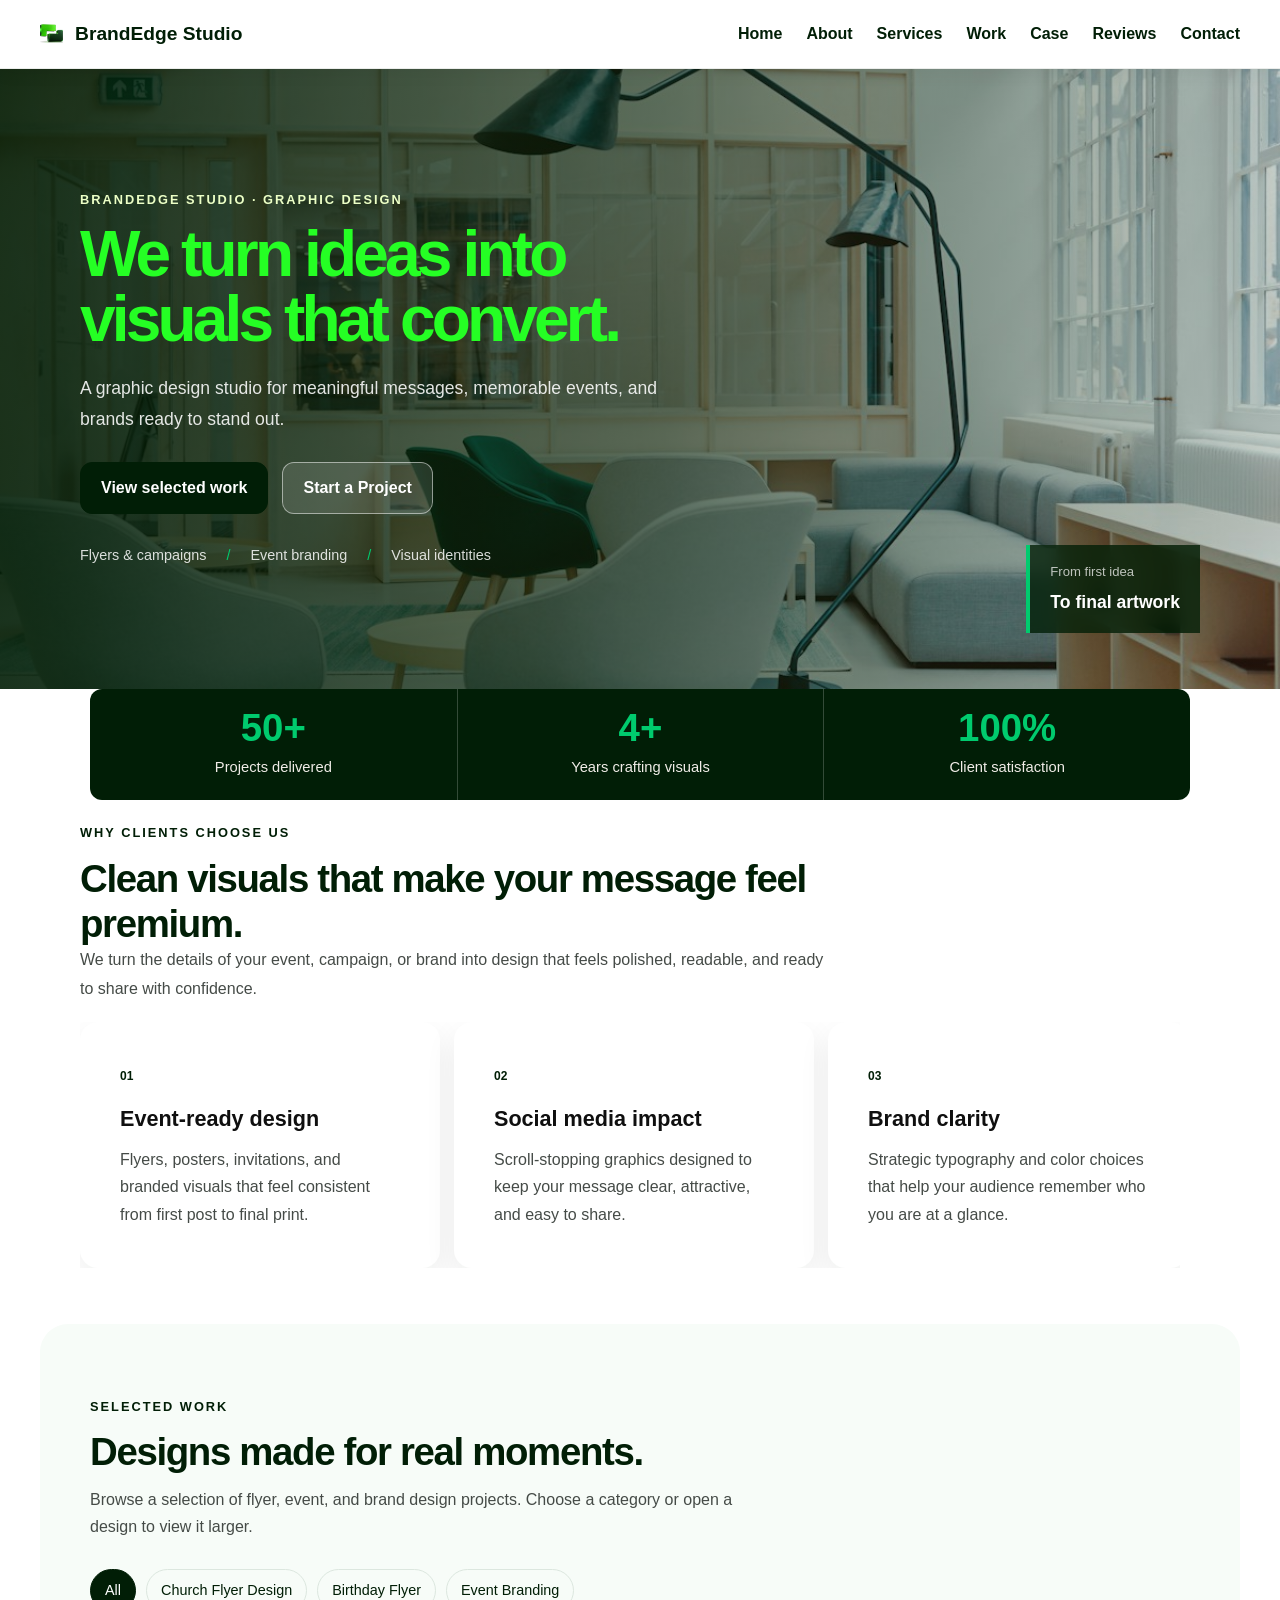
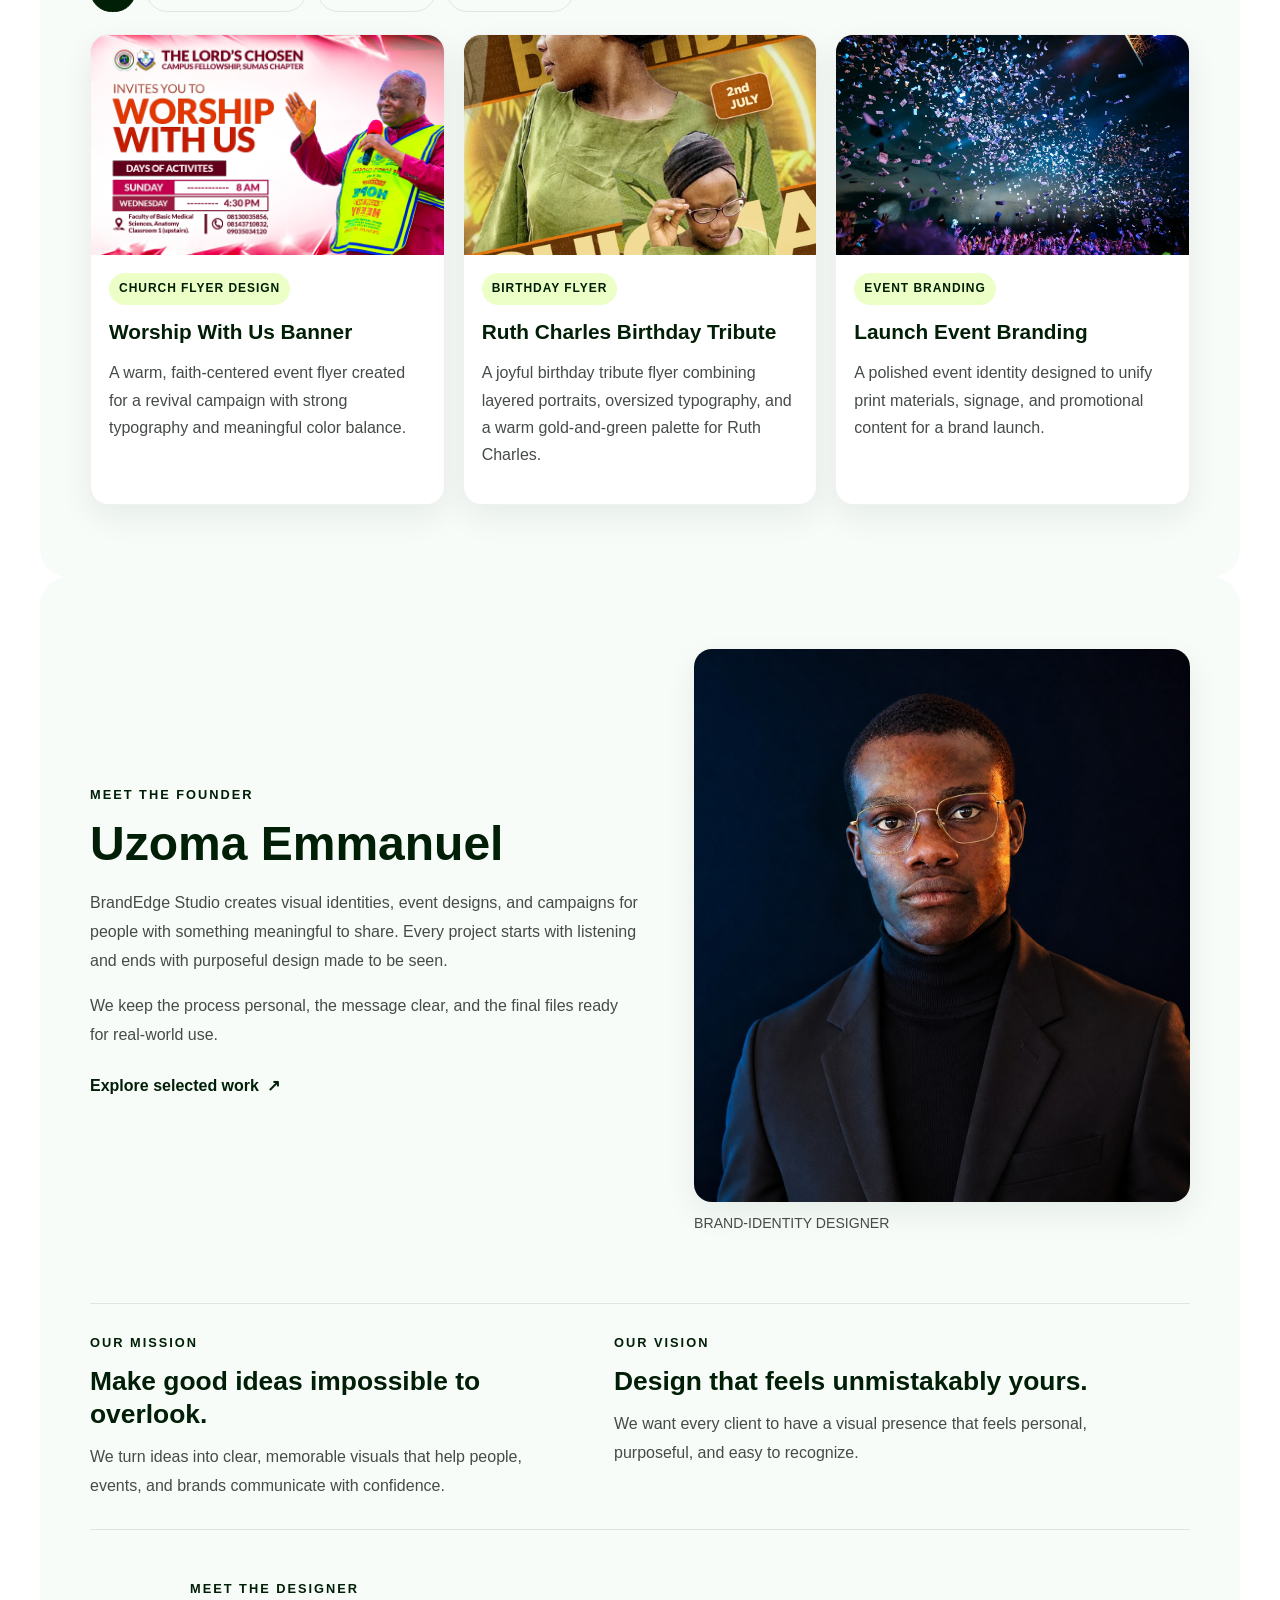
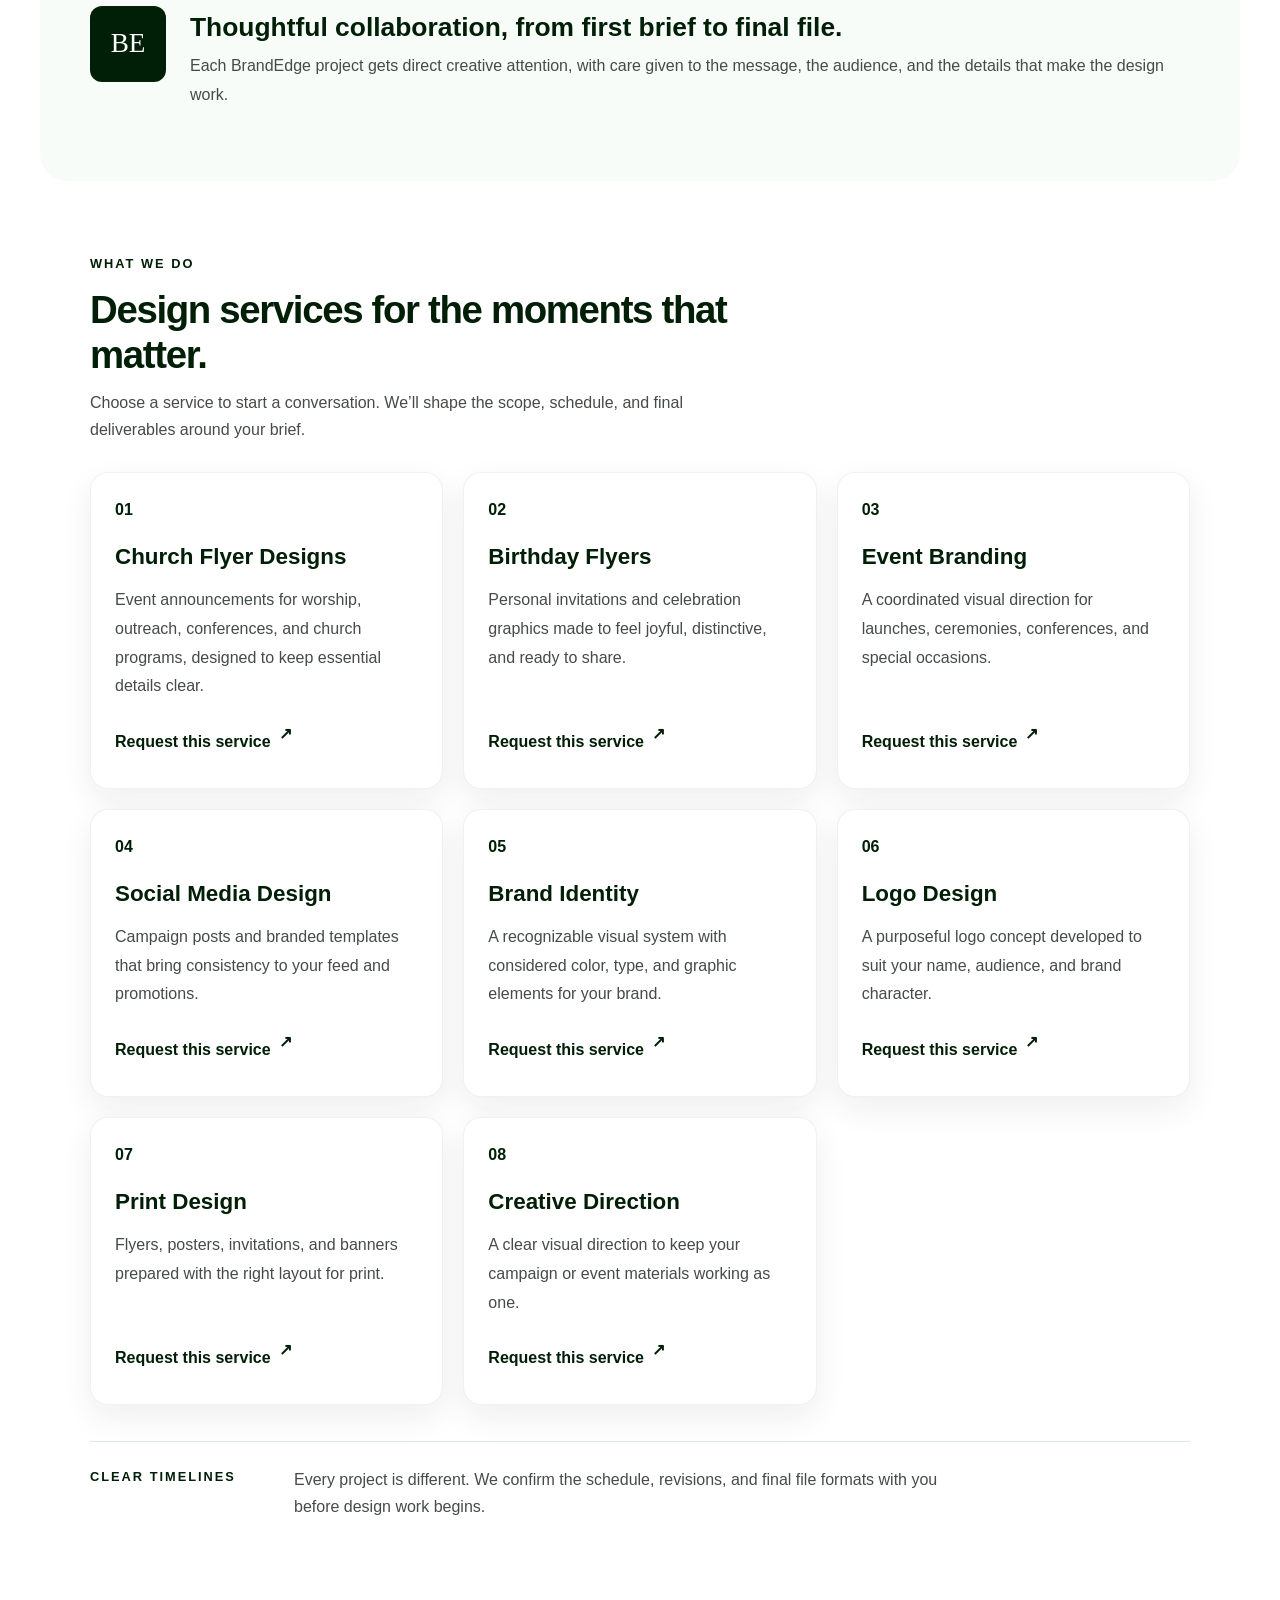
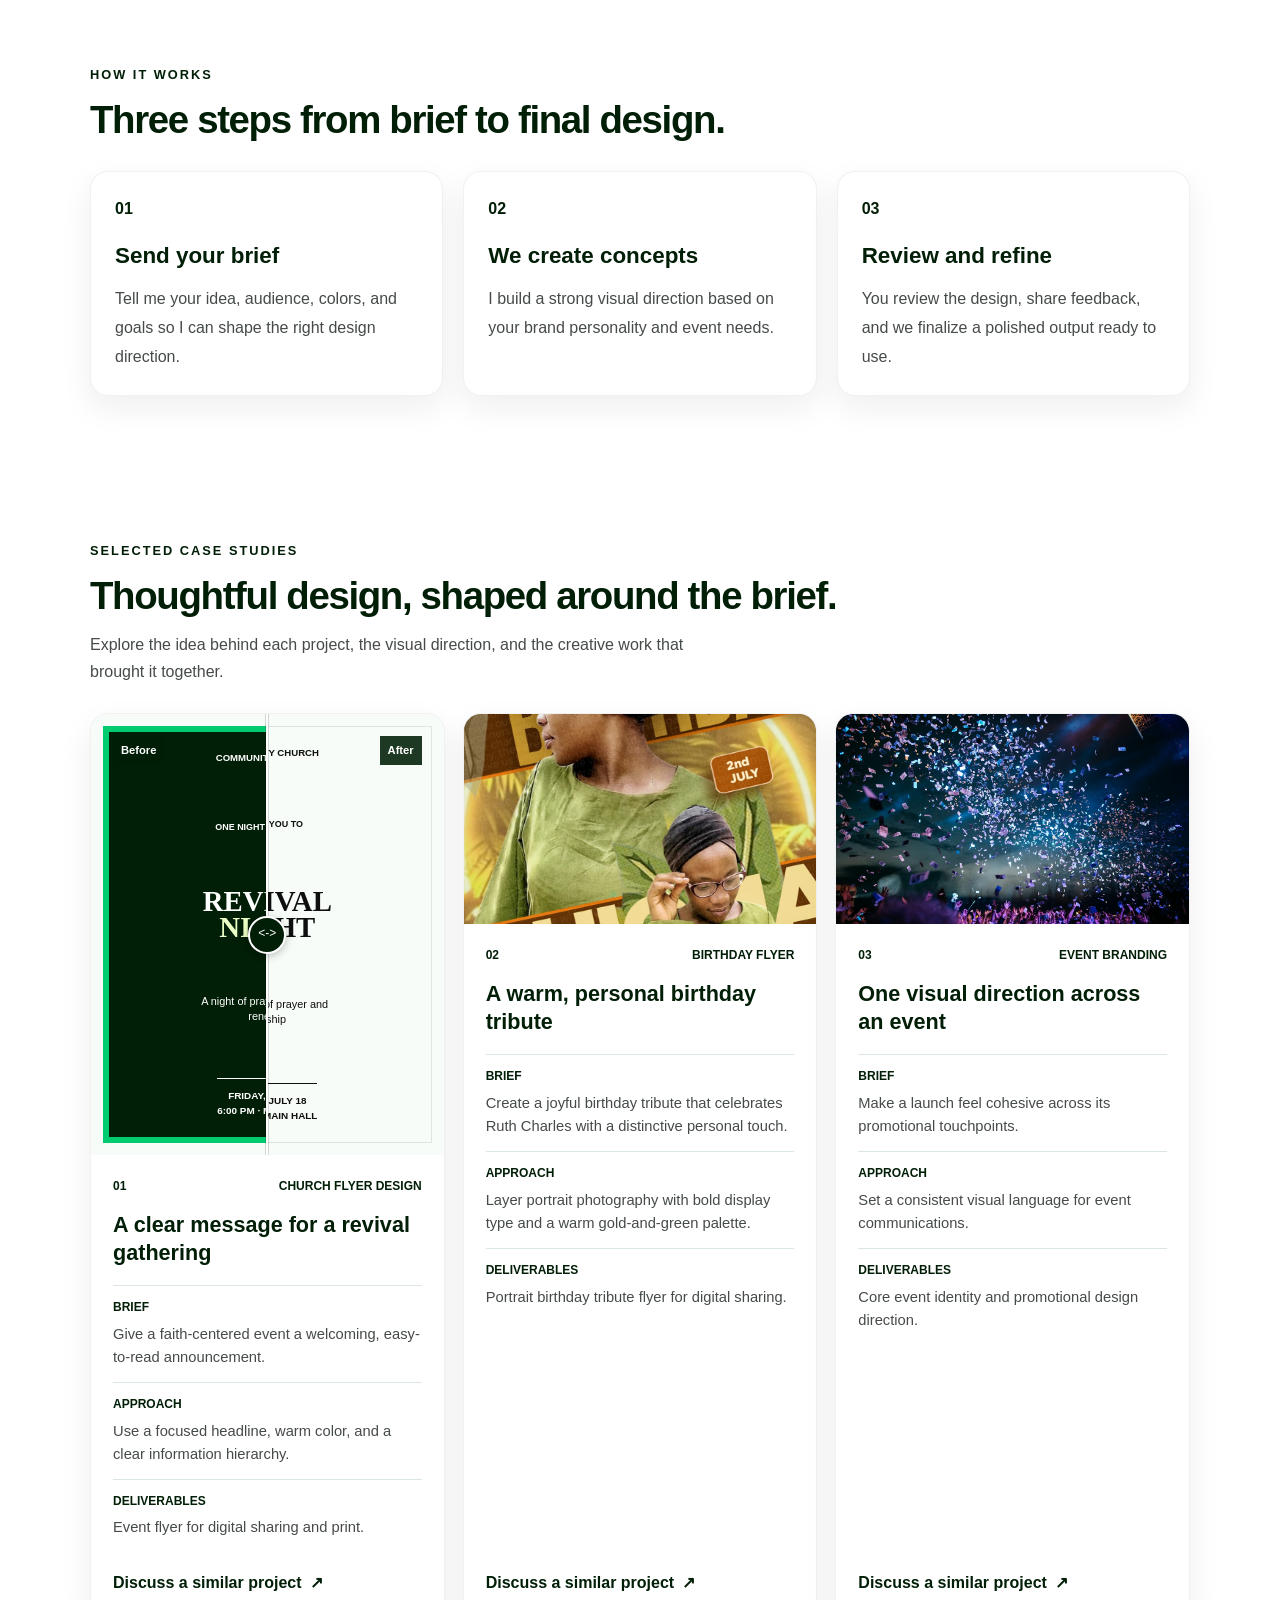
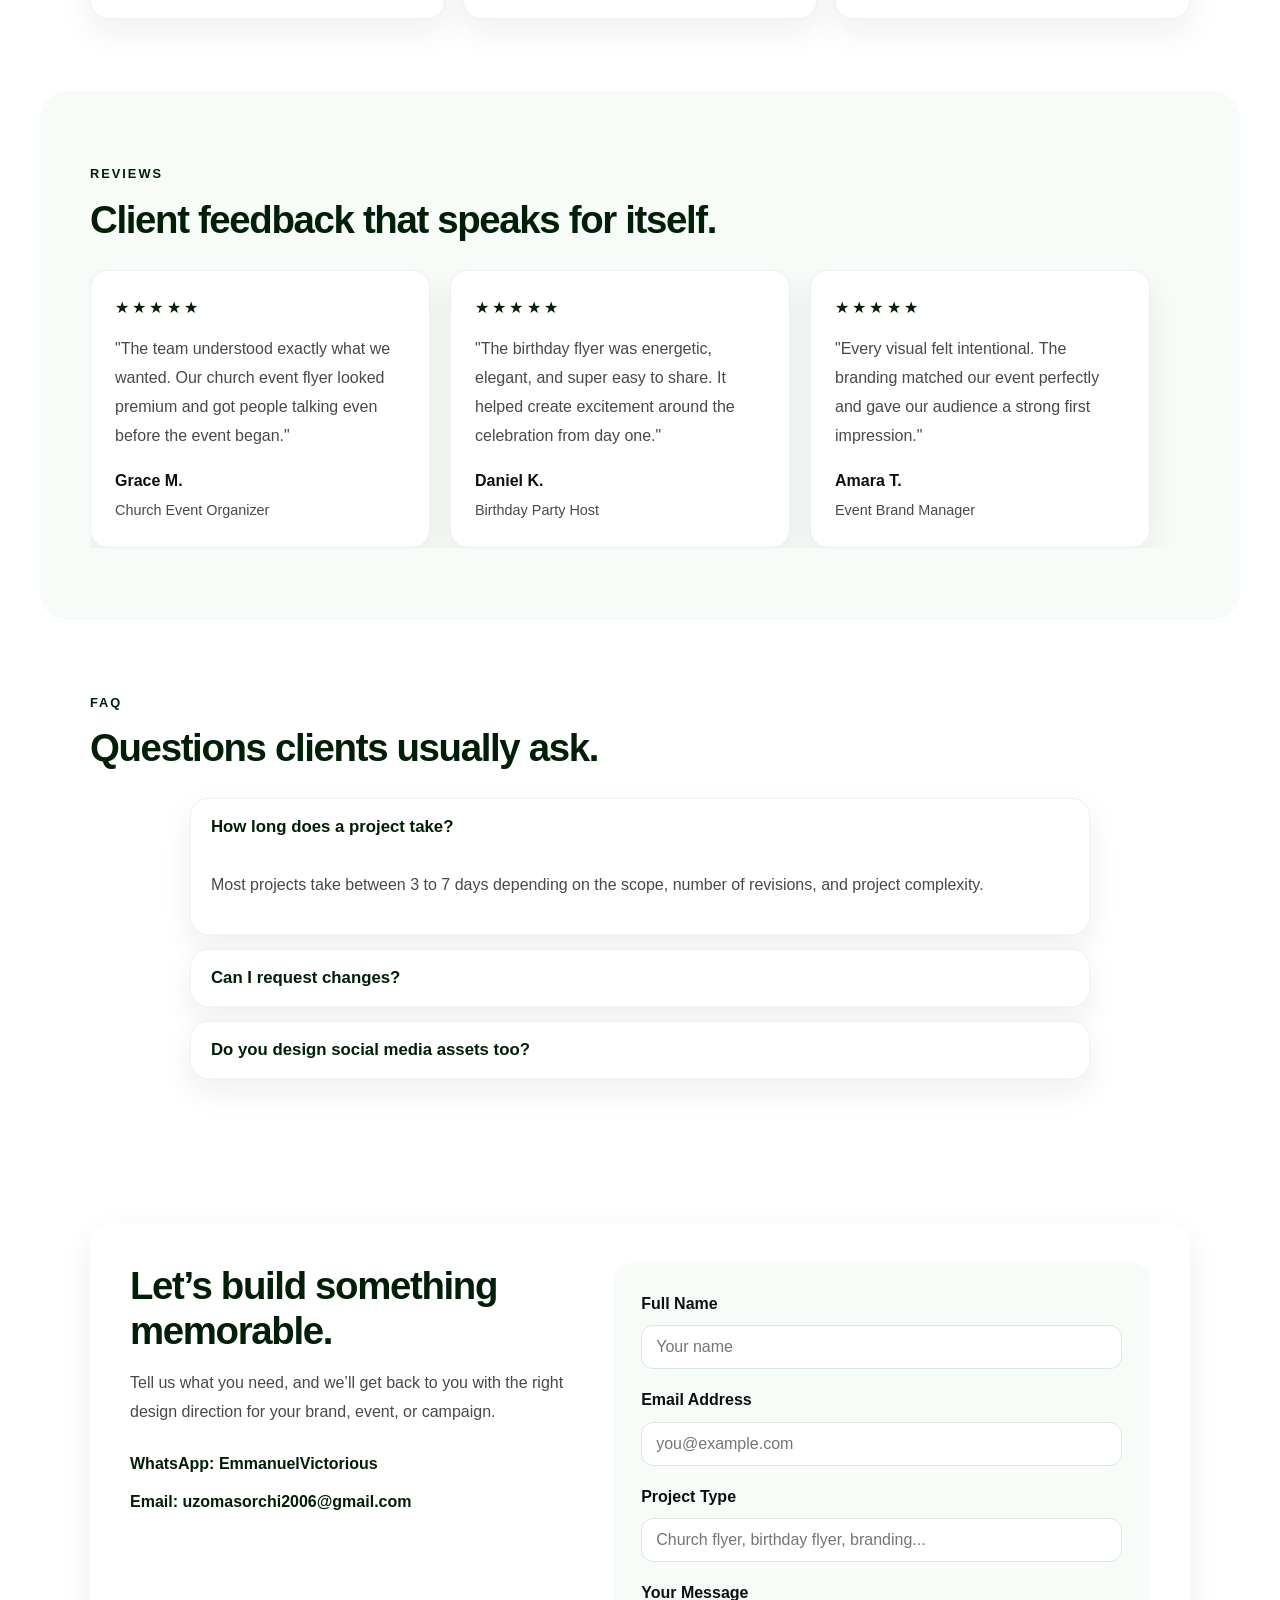
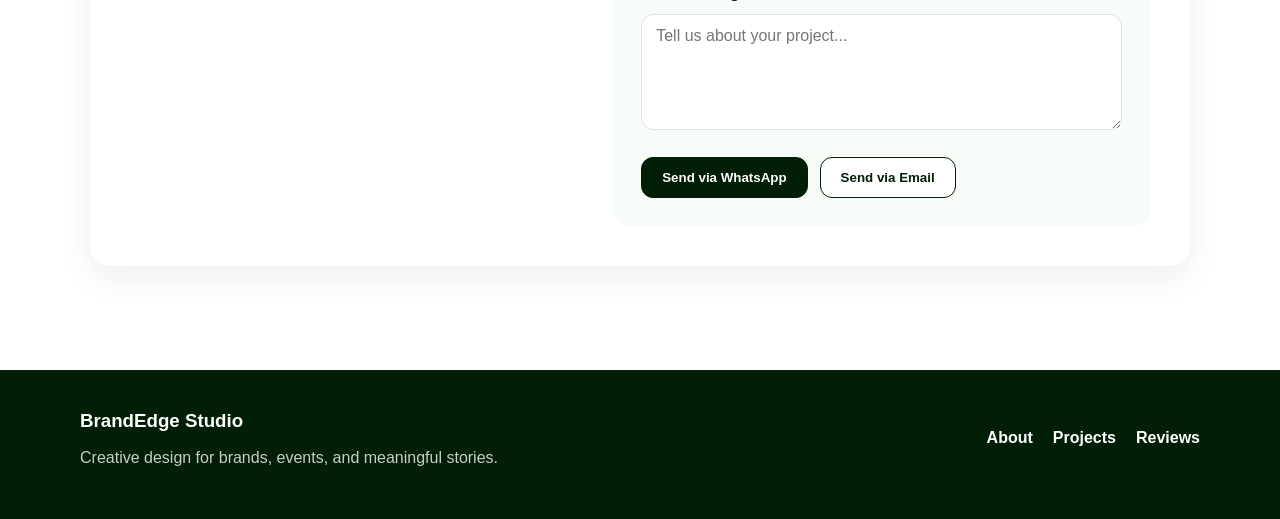
==== commit cf46bee3: "Disconnect portfolio backend Co-authored-by: Copilot <223556219+Copilot@users.noreply.github.com>" ====
--- a/index.html
+++ b/index.html
@@ -6,6 +6,7 @@
     <title>BrandEdge Studio</title>
     <link rel="stylesheet" href="brandedge.css" />
   </head>
+
   <body>
     <nav class="brandedge-nav">
       <div class="brandedge-logo">
@@ -156,9 +157,6 @@
           Browse a selection of flyer, event, and brand design projects. Choose
           a category or open a design to view it larger.
         </p>
-        <button id="admin-toggle" class="secondary-btn" type="button">
-          Admin Dashboard
-        </button>
       </div>
 
       <div
@@ -166,214 +164,6 @@
         class="project-filters"
         aria-label="Filter work by category"
       ></div>
-
-      <div id="admin-login-panel" class="admin-login-panel hidden">
-        <h3>Admin Login</h3>
-        <div class="admin-login-row">
-          <input
-            type="email"
-            id="admin-email"
-            placeholder="Admin email"
-            autocomplete="username"
-            required
-          />
-          <input
-            type="password"
-            id="admin-password"
-            placeholder="Admin password"
-            autocomplete="current-password"
-            required
-          />
-          <button id="admin-login-btn" class="primary-btn" type="button">
-            Login
-          </button>
-          <button
-            id="admin-forgot-password"
-            class="secondary-btn"
-            type="button"
-          >
-            Forgot password?
-          </button>
-        </div>
-        <p id="admin-message" class="admin-message"></p>
-        <p class="admin-message">
-          Admin registration is restricted. Create the single admin account in
-          Supabase; use “Forgot password?” to reset its password.
-        </p>
-        <form id="admin-password-recovery-form" class="project-form hidden">
-          <div class="form-row">
-            <label for="admin-new-password">New password</label>
-            <input
-              type="password"
-              id="admin-new-password"
-              autocomplete="new-password"
-              minlength="8"
-              required
-            />
-          </div>
-          <div class="form-row">
-            <label for="admin-confirm-password">Confirm new password</label>
-            <input
-              type="password"
-              id="admin-confirm-password"
-              autocomplete="new-password"
-              minlength="8"
-              required
-            />
-          </div>
-          <div class="form-actions">
-            <button type="submit" class="primary-btn">Update password</button>
-          </div>
-        </form>
-      </div>
-
-      <div id="admin-dashboard" class="admin-dashboard hidden">
-        <div class="section-header admin-header">
-          <h3>Portfolio Dashboard</h3>
-          <div class="dashboard-actions">
-            <button id="show-project-form" class="primary-btn" type="button">
-              Add Project
-            </button>
-            <button id="admin-logout" class="secondary-btn" type="button">
-              Log Out
-            </button>
-          </div>
-        </div>
-
-        <form id="project-form" class="project-form hidden">
-          <input type="hidden" id="project-id" />
-
-          <div class="form-row">
-            <label for="project-title">Project Title</label>
-            <input
-              type="text"
-              id="project-title"
-              placeholder="e.g. Church Event Flyer"
-              required
-            />
-          </div>
-
-          <div class="form-row">
-            <label for="project-category">Project Category</label>
-            <input
-              type="text"
-              id="project-category"
-              placeholder="e.g. Church Flyer Design"
-              required
-            />
-          </div>
-
-          <div class="form-row">
-            <label for="project-description">Project Description</label>
-            <textarea
-              id="project-description"
-              rows="5"
-              placeholder="Describe your project..."
-              required
-            ></textarea>
-          </div>
-
-          <div class="form-row">
-            <label for="project-image">Upload Project Image</label>
-            <input
-              type="file"
-              id="project-image"
-              accept="image/jpeg,image/png,image/webp,image/gif,image/avif"
-            />
-            <img
-              id="image-preview"
-              class="image-preview hidden"
-              alt="Project preview"
-            />
-          </div>
-
-          <div class="form-actions">
-            <button type="submit" class="primary-btn">Save Project</button>
-            <button type="button" id="cancel-edit" class="secondary-btn">
-              Cancel
-            </button>
-          </div>
-        </form>
-
-        <section
-          class="review-admin-section"
-          aria-labelledby="review-admin-title"
-        >
-          <div class="review-admin-header">
-            <h4 id="review-admin-title">Manage Client Reviews</h4>
-            <button id="show-review-form" class="primary-btn" type="button">
-              Add Review
-            </button>
-          </div>
-
-          <form id="review-form" class="project-form hidden">
-            <input type="hidden" id="review-id" />
-
-            <div class="form-row">
-              <label for="review-name">Client Name</label>
-              <input
-                type="text"
-                id="review-name"
-                maxlength="80"
-                placeholder="Client name"
-                required
-              />
-            </div>
-
-            <div class="form-row">
-              <label for="review-role">Client Role</label>
-              <input
-                type="text"
-                id="review-role"
-                maxlength="100"
-                placeholder="e.g. Event Organizer"
-                required
-              />
-            </div>
-
-            <div class="form-row">
-              <label for="review-rating">Rating</label>
-              <select id="review-rating" required>
-                <option value="5">5 stars</option>
-                <option value="4">4 stars</option>
-                <option value="3">3 stars</option>
-                <option value="2">2 stars</option>
-                <option value="1">1 star</option>
-              </select>
-            </div>
-
-            <div class="form-row">
-              <label for="review-quote">Client Review</label>
-              <textarea
-                id="review-quote"
-                rows="4"
-                maxlength="600"
-                placeholder="Write the client's feedback..."
-                required
-              ></textarea>
-            </div>
-
-            <div class="form-actions">
-              <button type="submit" class="primary-btn">Save Review</button>
-              <button
-                id="cancel-review-edit"
-                type="button"
-                class="secondary-btn"
-              >
-                Cancel
-              </button>
-            </div>
-          </form>
-
-          <p
-            id="review-admin-message"
-            class="admin-message"
-            role="status"
-            aria-live="polite"
-          ></p>
-          <div id="review-admin-list" class="review-admin-list"></div>
-        </section>
-      </div>
 
       <div id="project-list" class="project-list"></div>
 
@@ -960,7 +750,5 @@
       </div>
     </footer>
   </body>
-  <script src="https://cdn.jsdelivr.net/npm/@supabase/supabase-js@2"></script>
-  <script src="supabase-config.js"></script>
   <script src="brandedge.js"></script>
 </html>
--- a/brandedge.css
+++ b/brandedge.css
@@ -202,7 +202,6 @@
 
 .primary-btn,
 .secondary-btn,
-.project-actions button,
 .faq-question {
   border: none;
   border-radius: 12px;
@@ -752,159 +751,8 @@
   display: block;
 }
 
-.admin-login-panel,
-.admin-dashboard {
-  max-width: 1100px;
-  margin: 0 auto 24px;
-  background: var(--surface);
-  border-radius: 16px;
-  box-shadow: 0 12px 30px rgba(0, 0, 0, 0.05);
-  padding: 24px;
-}
-
-.admin-login-row {
-  display: flex;
-  gap: 12px;
-  margin-top: 14px;
-  flex-wrap: wrap;
-}
-
-.admin-login-row input {
-  flex: 1;
-  min-width: 180px;
-  padding: 12px 14px;
-  border: 1px solid var(--border-color);
-  border-radius: 10px;
-}
-
-.admin-message {
-  margin-top: 12px;
-  color: var(--forest-green);
-  font-weight: 600;
-}
-
-.admin-header {
-  margin-bottom: 18px;
-}
-
-.dashboard-actions {
-  display: flex;
-  gap: 12px;
-  flex-wrap: wrap;
-}
-
-.project-form {
-  max-width: 1100px;
-  margin: 0 auto 30px;
-  background: var(--surface);
-  border-radius: 16px;
-  box-shadow: 0 10px 24px rgba(0, 0, 0, 0.06);
-  padding: 24px;
-}
-
-.review-admin-section {
-  max-width: 1100px;
-  margin: 28px auto 0;
-  padding-top: 24px;
-  border-top: 1px solid var(--border-color);
-}
-
-.review-admin-header {
-  display: flex;
-  align-items: center;
-  justify-content: space-between;
-  gap: 16px;
-  margin-bottom: 18px;
-}
-
-.review-admin-header h4 {
-  margin: 0;
-  color: var(--forest-green);
-  font-size: 1.2rem;
-}
-
-.review-admin-list {
-  display: grid;
-  gap: 12px;
-}
-
-.review-admin-item {
-  display: flex;
-  align-items: center;
-  justify-content: space-between;
-  gap: 18px;
-  padding: 16px;
-  border: 1px solid var(--border-color);
-  border-radius: 12px;
-  background: var(--surface-tint);
-}
-
-.review-admin-details {
-  min-width: 0;
-}
-
-.review-admin-details strong {
-  color: var(--forest-green);
-}
-
-.review-admin-details p {
-  margin: 6px 0;
-  color: var(--text-secondary);
-}
-
-.review-admin-rating,
-.review-admin-empty {
-  color: var(--text-secondary);
-  font-size: 0.9rem;
-}
-
-.review-admin-actions {
-  display: flex;
-  flex: none;
-  gap: 8px;
-}
-
 .hidden {
   display: none;
-}
-
-.form-row {
-  margin-bottom: 18px;
-}
-
-.form-row label {
-  display: block;
-  margin-bottom: 8px;
-  font-weight: 600;
-}
-
-.form-row input,
-.form-row textarea,
-.form-row select {
-  width: 100%;
-  padding: 12px 14px;
-  border: 1px solid var(--border-color);
-  border-radius: 10px;
-  font-size: 1rem;
-}
-
-.form-row textarea {
-  resize: vertical;
-}
-
-.image-preview {
-  width: 180px;
-  height: 120px;
-  object-fit: cover;
-  border-radius: 12px;
-  margin-top: 12px;
-  border: 2px solid var(--emerald-green);
-}
-
-.form-actions {
-  display: flex;
-  gap: 12px;
-  flex-wrap: wrap;
 }
 
 .project-list {
@@ -1302,22 +1150,6 @@
   line-height: 1.7;
 }
 
-.project-actions {
-  display: flex;
-  gap: 10px;
-  flex-wrap: wrap;
-}
-
-.project-actions button:nth-child(1) {
-  background: var(--pale-lime);
-  color: var(--forest-green);
-}
-
-.project-actions button:nth-child(2) {
-  background: #fff1f1;
-  color: #7a2020;
-}
-
 .review-card {
   flex: 0 0 min(340px, calc(100vw - 80px));
   min-height: 100%;
@@ -1407,12 +1239,8 @@
   font-family: inherit;
 }
 
-.form-row input:focus,
-.form-row textarea:focus,
-.form-row select:focus,
 .contact-field input:focus,
-.contact-field textarea:focus,
-.admin-login-row input:focus {
+.contact-field textarea:focus {
   border-color: var(--emerald-green);
   outline: 3px solid rgba(0, 203, 110, 0.18);
   outline-offset: 1px;
@@ -1472,7 +1300,6 @@
 
 .primary-btn,
 .secondary-btn,
-.project-actions button,
 .service-link,
 .case-study-link,
 .about-work-link,
@@ -1487,8 +1314,7 @@
     transform 0.2s ease;
 }
 
-.primary-btn:hover,
-.project-actions button:first-child:hover {
+.primary-btn:hover {
   background: var(--emerald-green);
   border-color: var(--emerald-green);
   color: var(--forest-green);
@@ -1662,24 +1488,6 @@
     display: block;
   }
 
-  .review-admin-item {
-    align-items: flex-start;
-    flex-direction: column;
-  }
-
-  .review-admin-actions {
-    width: 100%;
-  }
-
-  .review-admin-actions button {
-    flex: 1;
-  }
-
-  .review-admin-header {
-    align-items: stretch;
-    flex-direction: column;
-  }
-
   .site-footer {
     padding-left: 20px;
     padding-right: 20px;
@@ -1728,8 +1536,7 @@
   }
 
   .primary-btn,
-  .secondary-btn,
-  .project-actions button {
+  .secondary-btn {
     width: 100%;
     text-align: center;
   }
@@ -1780,17 +1587,8 @@
     padding: 20px 16px;
   }
 
-  .contact-actions,
-  .admin-login-row,
-  .dashboard-actions,
-  .form-actions {
+  .contact-actions {
     flex-direction: column;
-  }
-
-  .admin-login-row input,
-  .form-row input,
-  .form-row textarea {
-    min-width: 0;
   }
 
   .project-filters {
